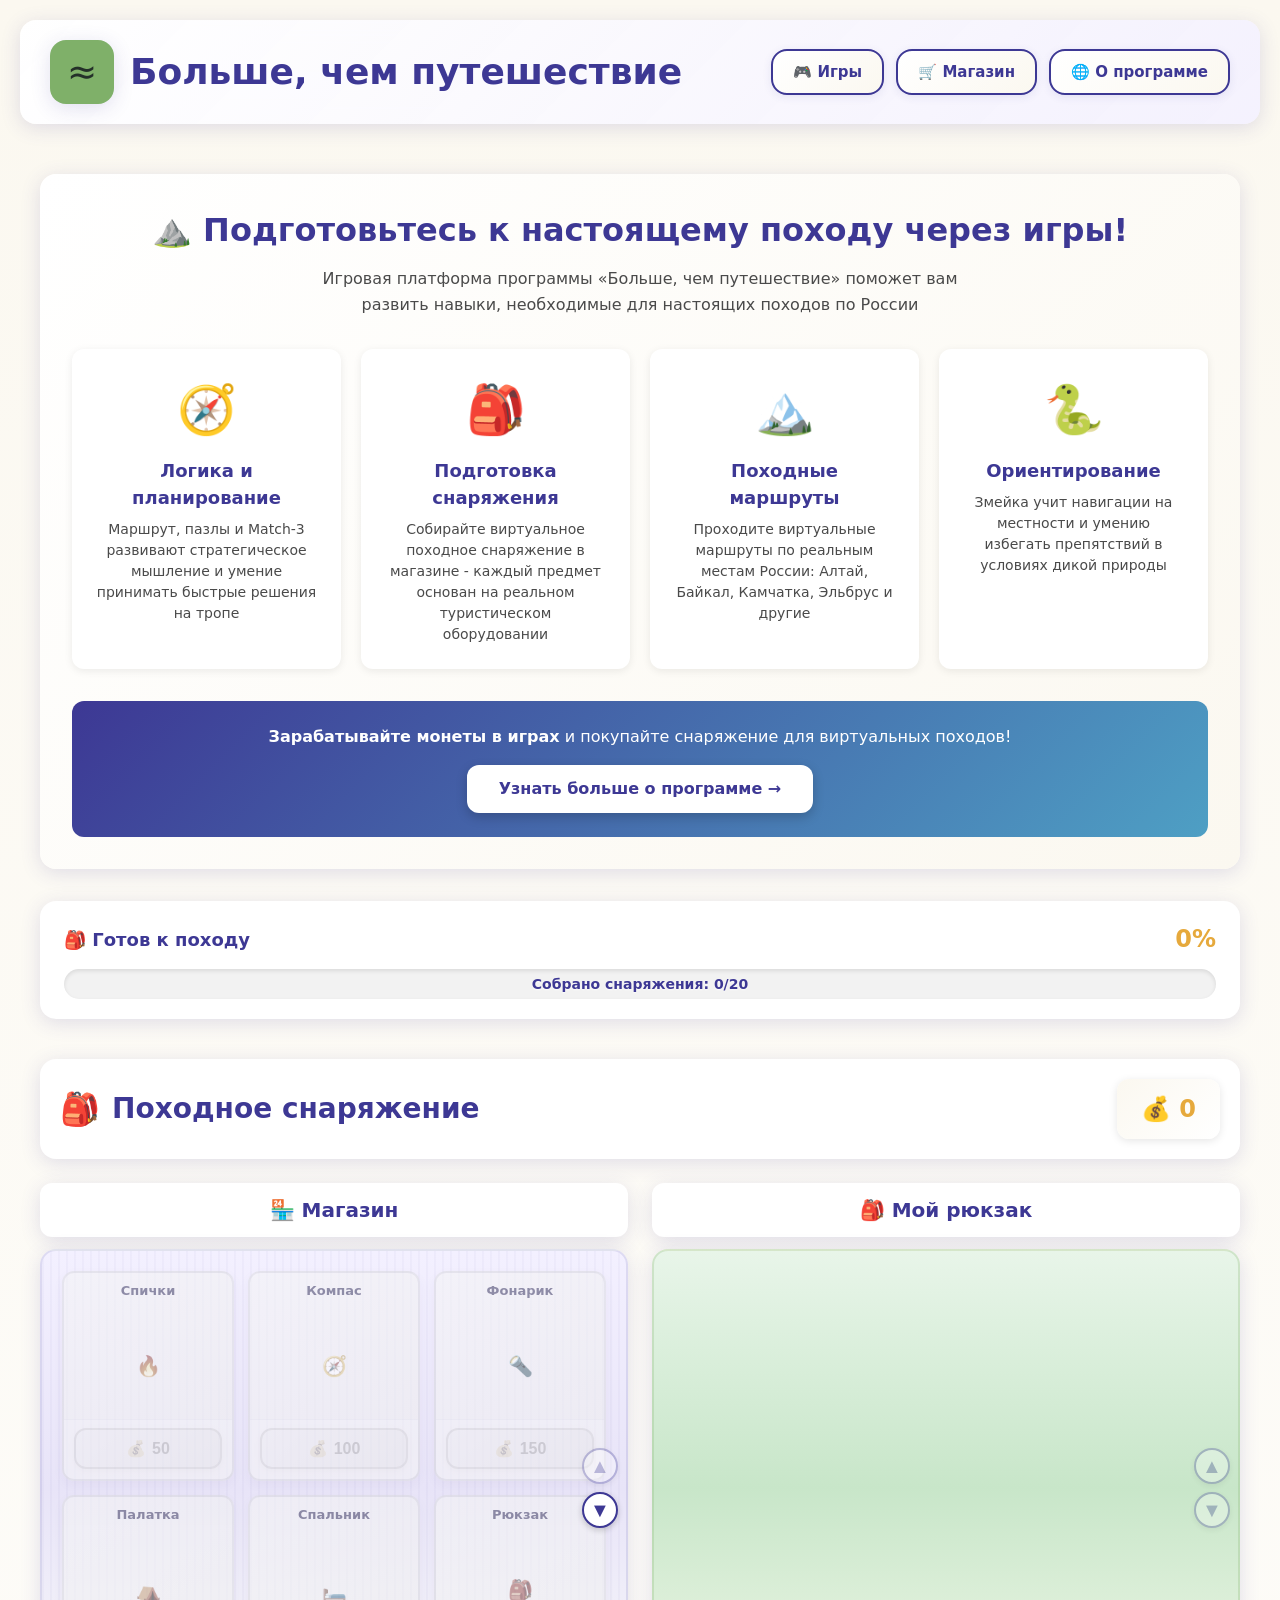
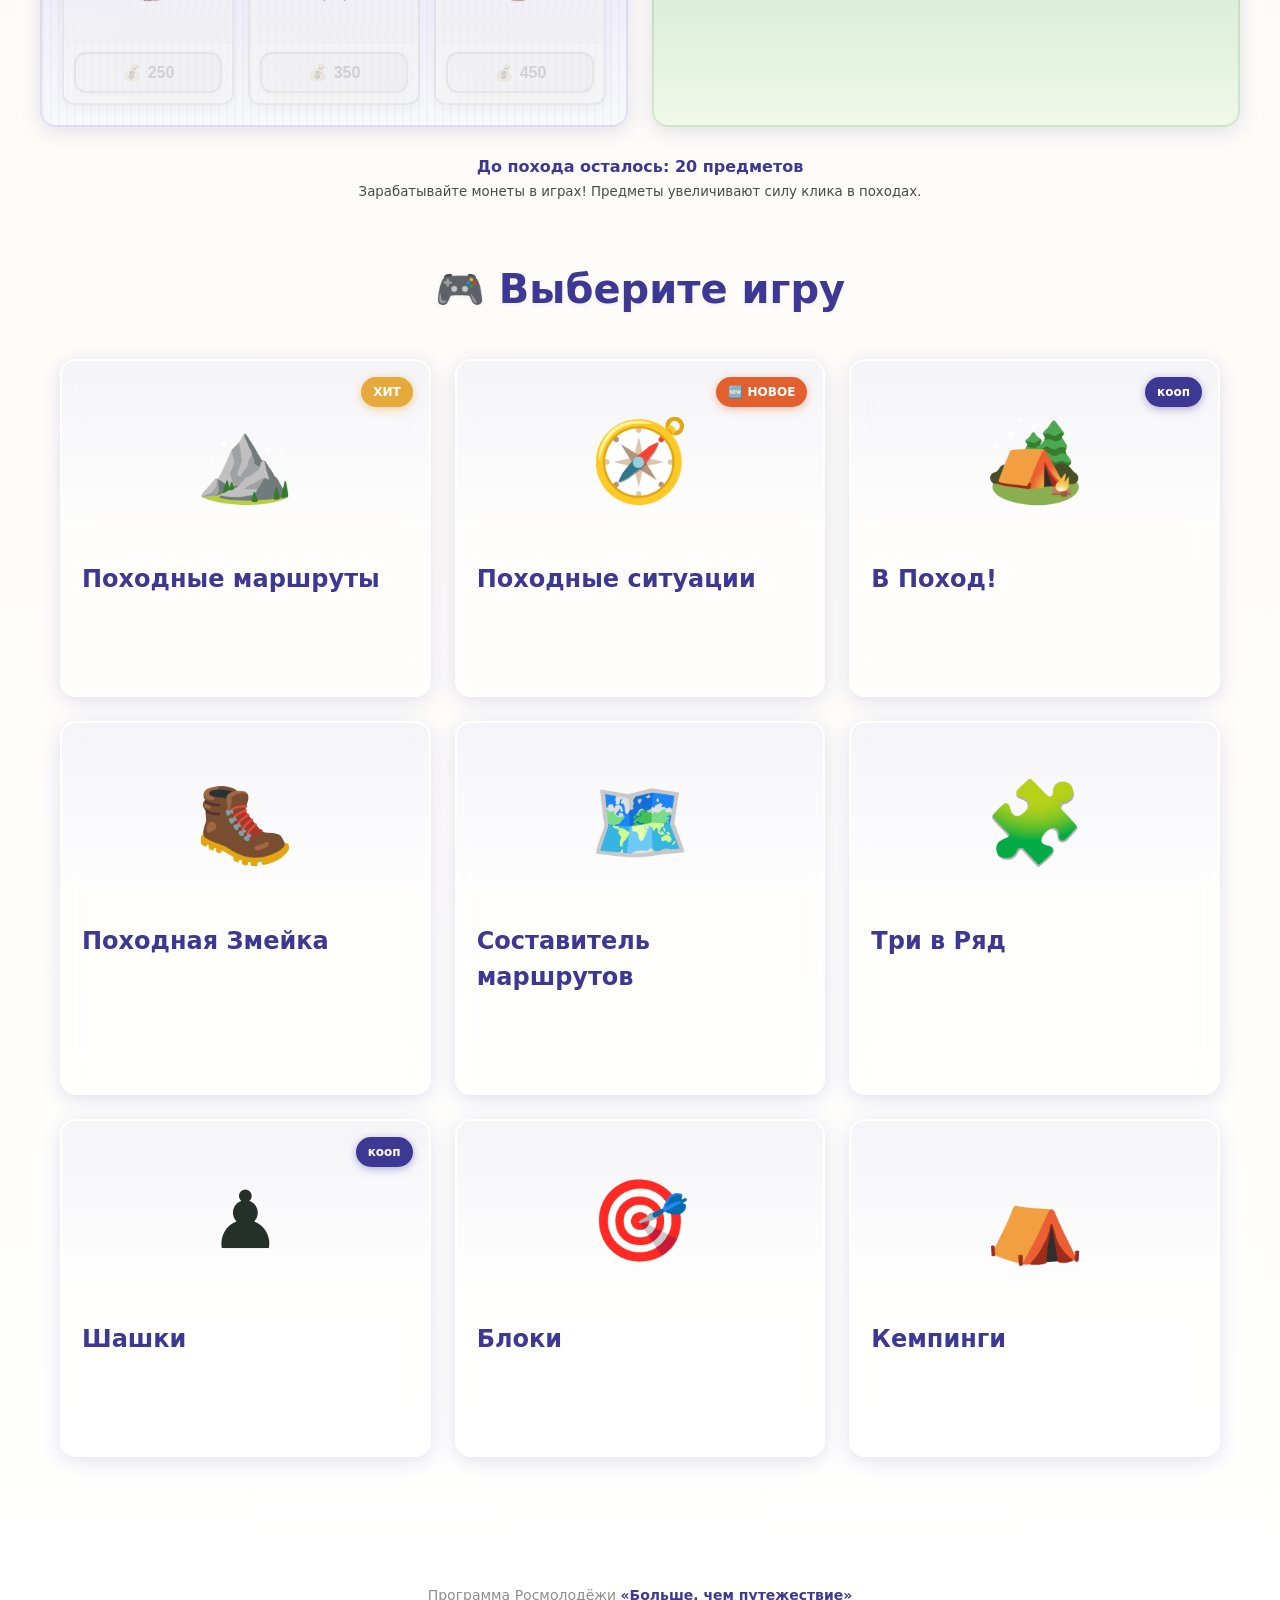
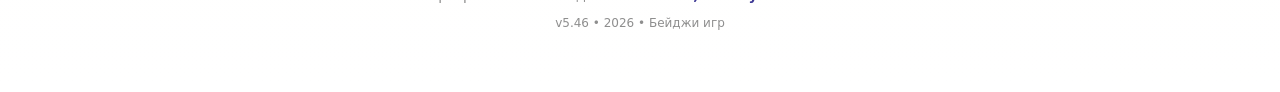
==== index.html @ 3e9151d0 "feat: бейджи ХИТ и кооп на карточках игр (v5.46) Co-authored-by: Pavel <Pavel1765@users.noreply.gith" ====
<!DOCTYPE html>
<html lang="ru">
<head>
  <meta charset="utf-8">
  <meta name="viewport" content="width=device-width, initial-scale=1, viewport-fit=cover">
  <meta name="theme-color" content="#3D3894">
  <meta http-equiv="Cache-Control" content="no-cache, no-store, must-revalidate">
  <meta http-equiv="Pragma" content="no-cache">
  <meta http-equiv="Expires" content="0">
  <title>Игровая платформа "Больше, чем путешествие" v5.46 🗺️</title>
  <link rel="stylesheet" href="css/brand-colors.css?v=5.46">
  <link rel="stylesheet" href="css/styles.css?v=5.46">
  <link rel="stylesheet" href="css/main-menu.css?v=5.46">
  <link rel="stylesheet" href="css/shop-styles.css?v=5.46">
  <link rel="stylesheet" href="css/clicker-styles.css?v=5.46">
  <link rel="stylesheet" href="css/hike-styles.css?v=5.46">
  <link rel="stylesheet" href="css/match3-styles.css?v=5.46">
  <link rel="stylesheet" href="css/puzzle-styles.css?v=5.46">
  <link rel="stylesheet" href="css/arrows-styles.css?v=5.46">
  <link rel="stylesheet" href="css/block-blast-styles.css?v=5.46">
  <link rel="stylesheet" href="css/checkers-styles.css?v=5.46">
  <link rel="stylesheet" href="css/snake-styles.css?v=5.46">
  <link rel="stylesheet" href="css/scenarios-styles.css?v=5.46">
</head>
<body>
  <div id="app"></div>
  <script type="module" src="js/app.js?v=5.46"></script>
</body>
</html>
---- css/brand-colors.css ----
/** Корпоративные цвета "Больше, чем путешествие" */

:root {
  /* Основная палитра */
  --brand-purple: #3D3894;
  --brand-purple-dark: #2B2667;
  --brand-purple-light: #5A52B8;
  --brand-green: #7FB069;
  --brand-green-dark: #5E8F4B;
  --brand-green-light: #A4C89A;
  
  /* Дополнительные цвета */
  --brand-blue: #4E9FC4;
  --brand-orange: #E6A93C;
  --brand-coral: #E2602E;
  
  /* Нейтральные */
  --brand-white: #FFFFFF;
  --brand-cream: #FBF8F0;
  --brand-gray-light: #F2F2F2;
  --brand-gray: #8E8E8E;
  --brand-gray-dark: #4A4A4A;
  --brand-text: #2D2D2D;
  
  /* Тени и эффекты */
  --brand-shadow: 0 4px 20px rgba(61, 56, 148, 0.15);
  --brand-shadow-hover: 0 8px 32px rgba(61, 56, 148, 0.25);
  --brand-radius: 16px;
  --brand-radius-sm: 12px;
  
  /* Градиенты */
  --brand-gradient: linear-gradient(135deg, var(--brand-purple) 0%, var(--brand-blue) 100%);
  --brand-gradient-green: linear-gradient(135deg, var(--brand-green-dark) 0%, var(--brand-green) 100%);
}
---- css/styles.css ----
:root {
  --forest: #2E6B3E;
  --forest-dark: #1F4D2C;
  --moss: #7FB069;
  --moss-soft: #E7F1DE;
  --sky: #4E9FC4;
  --sun: #E6A93C;
  --fire: #E2602E;
  --paper: #FBF8F0;
  --paper2: #F2ECDD;
  --ink: #243029;
  --muted: #6b7a6f;
  --card: #ffffff;
  --line: #dfe6d9;
  --shadow: 0 6px 22px rgba(31, 77, 44, 0.1);
  --radius: 16px;
}

html, body, #app {
  user-select: none;
  -webkit-user-select: none;
  -webkit-touch-callout: none;
}

input, textarea, select, [contenteditable="true"] {
  user-select: text;
  -webkit-user-select: text;
}

* { box-sizing: border-box; }

html, body {
  margin: 0;
  min-height: 100%;
  color: var(--ink);
  background: var(--paper);
  font-family: "Segoe UI", system-ui, -apple-system, Roboto, Arial, sans-serif;
  line-height: 1.5;
}

#app { min-height: 100vh; }

.ridge { font-size: 28px; letter-spacing: 4px; opacity: 0.9; }

.hero-mini {
  text-align: center;
  padding: 32px 20px 24px;
  background: linear-gradient(160deg, var(--forest), var(--forest-dark));
  color: #fff;
  border-radius: 0 0 24px 24px;
  margin-bottom: 20px;
}

.hero-mini h1 { margin: 8px 0; font-size: clamp(28px, 5vw, 42px); }
.lead { margin: 0; opacity: 0.92; max-width: 520px; margin-inline: auto; }

.screen { max-width: 720px; margin: 0 auto; padding: 0 16px 40px; }
.screen.lobby .panel {
  display: grid;
  grid-template-columns: 1fr 1fr;
  gap: 12px;
  margin-bottom: 20px;
}

label { display: flex; flex-direction: column; gap: 6px; font-size: 14px; font-weight: 600; }
select {
  padding: 10px 12px;
  border-radius: 10px;
  border: 1px solid var(--line);
  background: #fff;
  font-size: 15px;
}

h2 { font-size: 18px; color: var(--forest-dark); }
.hint { font-weight: 400; color: var(--muted); font-size: 13px; }

.role-pick {
  display: grid;
  grid-template-columns: repeat(auto-fill, minmax(140px, 1fr));
  gap: 10px;
  margin-bottom: 24px;
}

.role-card {
  display: flex;
  flex-direction: column;
  align-items: flex-start;
  gap: 4px;
  padding: 12px;
  border: 2px solid var(--line);
  border-radius: 14px;
  background: var(--card);
  cursor: pointer;
  text-align: left;
  transition: all 0.15s ease;
  box-shadow: var(--shadow);
}

.role-card .emoji { font-size: 28px; }
.role-card small { color: var(--muted); font-size: 11px; font-style: italic; }
.role-card.selected { 
  border-color: var(--forest); 
  background: var(--moss-soft);
  transform: translateY(-2px);
}
.role-card:hover { 
  transform: translateY(-4px);
  box-shadow: 0 8px 24px rgba(31, 77, 44, 0.15);
}

.btn {
  background: var(--forest);
  color: #fff;
  border: 0;
  border-radius: 11px;
  padding: 10px 16px;
  font-size: 14px;
  font-weight: 700;
  cursor: pointer;
  transition: 0.15s;
}

.btn:hover { background: var(--forest-dark); }
.btn.ghost { background: transparent; color: var(--forest); border: 1.5px solid var(--forest); }
.btn.sm { padding: 6px 10px; font-size: 12px; }
.btn-lg { width: 100%; padding: 14px; font-size: 16px; margin-top: 8px; }
.btn:disabled { opacity: 0.45; cursor: not-allowed; }

/* Общие стили для кнопок навигации */
.btn-back {
  background: var(--brand-purple) !important;
  border: none !important;
  color: var(--brand-white) !important;
  padding: 12px 24px !important;
  border-radius: var(--brand-radius) !important;
  font-size: 16px !important;
  font-weight: 700 !important;
  cursor: pointer !important;
  transition: all 0.3s ease !important;
  box-shadow: 0 4px 12px rgba(61, 56, 148, 0.3) !important;
  min-width: 120px !important;
}

.btn-back:hover {
  background: var(--brand-purple-dark) !important;
  transform: translateY(-3px) !important;
  box-shadow: 0 6px 20px rgba(61, 56, 148, 0.5) !important;
}

.btn-back:active {
  transform: translateY(0) !important;
  box-shadow: 0 2px 8px rgba(61, 56, 148, 0.3) !important;
}

/* Основные кнопки */
.btn-primary {
  background: linear-gradient(135deg, var(--brand-purple) 0%, var(--brand-blue) 100%);
  color: white;
  border: none;
  padding: 12px 24px;
  border-radius: var(--brand-radius-sm);
  font-size: 16px;
  font-weight: 700;
  cursor: pointer;
  transition: all 0.3s ease;
  box-shadow: 0 4px 12px rgba(61, 56, 148, 0.3);
  min-width: 140px;
}

.btn-primary:hover {
  transform: translateY(-2px);
  box-shadow: 0 6px 20px rgba(61, 56, 148, 0.5);
}

.btn-primary:active {
  transform: translateY(0);
}

/* Вторичные кнопки */
.btn-secondary {
  background: var(--brand-white);
  color: var(--brand-purple);
  border: 2px solid var(--brand-purple);
  padding: 12px 24px;
  border-radius: var(--brand-radius-sm);
  font-size: 16px;
  font-weight: 700;
  cursor: pointer;
  transition: all 0.3s ease;
  box-shadow: 0 2px 8px rgba(0, 0, 0, 0.1);
  min-width: 140px;
}

.btn-secondary:hover {
  background: var(--brand-cream);
  transform: translateY(-2px);
  box-shadow: 0 4px 12px rgba(0, 0, 0, 0.15);
}

.btn-secondary:active {
  transform: translateY(0);
}

/* GAME LAYOUT */
.game-layout {
  display: grid;
  grid-template-columns: 220px 1fr 200px;
  min-height: 100vh;
  gap: 0;
}

@media (max-width: 960px) {
  .game-layout { grid-template-columns: 1fr; }
  .sidebar, .roster { order: 2; }
  .board-area { order: 1; }
}

.sidebar, .roster {
  background: var(--paper2);
  border-right: 1px solid var(--line);
  padding: 14px;
  overflow-y: auto;
}

.sound-toggle {
  width: 100%;
  margin-bottom: 12px;
  font-size: 12px;
}

.roster { border-right: 0; border-left: 1px solid var(--line); }
.brand { font-weight: 800; color: var(--forest); margin-bottom: 12px; font-size: 18px; }

.stat {
  display: flex;
  justify-content: space-between;
  font-size: 13px;
  margin-bottom: 8px;
  padding: 8px 10px;
  background: #fff;
  border-radius: 10px;
}

.weather-box {
  background: #fff;
  border-radius: 12px;
  padding: 10px;
  margin: 12px 0;
  border: 1px solid var(--line);
}

.weather-box .label { font-size: 11px; color: var(--muted); text-transform: uppercase; }
.weather-box .wx { font-size: 20px; font-weight: 700; margin: 4px 0; }
.badge { font-size: 11px; color: var(--forest); font-weight: 700; margin-top: 6px; }

.phase-list { margin: 12px 0; }
.phase {
  font-size: 12px;
  padding: 6px 8px;
  border-radius: 8px;
  margin-bottom: 4px;
  color: var(--muted);
}

.phase.active {
  background: var(--moss-soft);
  color: var(--forest-dark);
  font-weight: 700;
}

.log {
  font-size: 11px;
  color: var(--muted);
  max-height: 180px;
  overflow-y: auto;
}

.log div { margin-bottom: 6px; padding-bottom: 6px; border-bottom: 1px solid var(--line); }

.board-area { padding: 12px; display: flex; flex-direction: column; min-width: 0; }

.turn-banner {
  display: flex;
  justify-content: space-between;
  align-items: center;
  flex-wrap: wrap;
  gap: 8px;
  margin-bottom: 10px;
  padding: 10px 14px;
  background: #fff;
  border-radius: 12px;
  box-shadow: var(--shadow);
}

.turn-who { font-weight: 800; color: var(--forest-dark); }
.turn-phase { font-size: 13px; color: var(--muted); }

.map-wrap {
  flex: 1;
  overflow: auto;
  display: flex;
  justify-content: center;
  align-items: flex-start;
  padding: 8px;
}

.map {
  display: grid;
  grid-template-columns: repeat(var(--cols), minmax(72px, 1fr));
  gap: 8px;
  max-width: 100%;
}

.tile {
  position: relative;
  min-height: 78px;
  border: 2px solid var(--line);
  border-radius: 14px;
  background: #fff;
  cursor: pointer;
  padding: 8px 6px 24px;
  display: flex;
  flex-direction: column;
  align-items: center;
  justify-content: center;
  transition: all 0.12s ease;
  box-shadow: var(--shadow);
}

.tile:hover:not(.fog) { border-color: var(--moss); transform: scale(1.03); }
.tile.easy { background: linear-gradient(180deg, #f8fff4, #fff); }
.tile.hard { background: linear-gradient(180deg, #fff4ee, #fff); border-color: #e8c4b0; }
.tile.fog { background: #e8ede3; cursor: default; }

.tile.available {
  border-color: var(--forest);
  border-width: 3px;
  animation: pulse 2s infinite;
  box-shadow: 0 0 0 0 rgba(46, 107, 62, 0.4);
}

.tile.available:hover {
  border-color: var(--moss);
  transform: scale(1.08);
}

@keyframes pulse {
  0% {
    box-shadow: 0 0 0 0 rgba(46, 107, 62, 0.4);
  }
  50% {
    box-shadow: 0 0 0 8px rgba(46, 107, 62, 0);
  }
  100% {
    box-shadow: 0 0 0 0 rgba(46, 107, 62, 0);
  }
}

.tile .terr { font-size: 26px; }
.tile .tname { font-size: 10px; color: var(--muted); text-align: center; }
.tile .fog-mark { font-size: 28px; opacity: 0.5; }
.tile .loot { 
  position: absolute; 
  top: 4px; 
  right: 6px; 
  font-size: 12px;
  animation: sparkle 2s infinite;
}

@keyframes sparkle {
  0%, 100% { transform: scale(1) rotate(0deg); opacity: 1; }
  50% { transform: scale(1.2) rotate(180deg); opacity: 0.7; }
}

.hiker {
  position: absolute;
  bottom: 2px;
  font-size: 16px;
  filter: drop-shadow(0 1px 2px rgba(0,0,0,0.2));
  transition: transform 0.2s ease;
}

.hiker.current { 
  transform: scale(1.2); 
  animation: bounce 1s infinite;
}

@keyframes bounce {
  0%, 100% { transform: scale(1.2) translateY(0); }
  50% { transform: scale(1.2) translateY(-3px); }
}

.action-panel {
  margin-top: 12px;
  padding: 14px;
  background: #fff;
  border-radius: 14px;
  box-shadow: var(--shadow);
  font-size: 14px;
  animation: slideUp 0.3s ease;
}

@keyframes slideUp {
  from {
    opacity: 0;
    transform: translateY(10px);
  }
  to {
    opacity: 1;
    transform: translateY(0);
  }
}

.dice-row, .btn-row, .coop-grid {
  display: flex;
  flex-wrap: wrap;
  gap: 10px;
  align-items: center;
  margin-top: 10px;
}

.die {
  width: 58px;
  height: 58px;
  border-radius: 14px;
  background: #fff;
  border: 2px solid var(--forest-dark);
  font-size: 28px;
  font-weight: 800;
  color: var(--forest-dark);
  cursor: pointer;
  box-shadow: var(--shadow);
  transition: all 0.15s ease;
}

.die:hover {
  transform: scale(1.05) rotate(5deg);
}

.die:active {
  transform: scale(0.95) rotate(-5deg);
  animation: shake 0.3s;
}

@keyframes shake {
  0%, 100% { transform: rotate(0deg); }
  25% { transform: rotate(5deg); }
  75% { transform: rotate(-5deg); }
}

.die.big { width: 72px; height: 72px; font-size: 32px; }

.player-card {
  background: #fff;
  border-radius: 12px;
  padding: 10px;
  margin-bottom: 8px;
  border: 2px solid transparent;
  font-size: 13px;
}

.player-card.active { border-color: var(--forest); background: var(--moss-soft); }
.pc-head { font-weight: 700; }
.pc-role { color: var(--muted); font-size: 12px; }
.pc-meta { font-size: 11px; margin-top: 4px; }

.team-card {
  font-size: 12px;
  padding: 8px;
  background: #fff;
  border-radius: 10px;
  margin-bottom: 6px;
}

.team-card.used { opacity: 0.4; text-decoration: line-through; }

.roster h3 { font-size: 13px; color: var(--forest-dark); margin: 14px 0 8px; }

/* VICTORY */
.victory {
  text-align: center;
  padding-top: 48px;
}

.victory h1 { color: var(--forest-dark); }
.stars-big { font-size: 42px; margin: 16px 0; }
.story {
  background: var(--moss-soft);
  border-radius: 14px;
  padding: 16px;
  color: var(--forest-dark);
  max-width: 520px;
  margin: 0 auto 24px;
}

.victory-stats {
  display: flex;
  justify-content: center;
  gap: 24px;
  margin-bottom: 24px;
}

.victory-stats div {
  display: flex;
  flex-direction: column;
  font-size: 13px;
  color: var(--muted);
}

.victory-stats strong { font-size: 24px; color: var(--ink); }

.toast {
  position: fixed;
  bottom: 24px;
  left: 50%;
  transform: translateX(-50%);
  background: var(--forest-dark);
  color: #fff;
  padding: 10px 18px;
  border-radius: 999px;
  font-size: 14px;
  z-index: 100;
  box-shadow: 0 8px 24px rgba(31, 77, 44, 0.3);
  animation: fadeUp 0.25s ease;
}

@keyframes fadeUp {
  from { opacity: 0; transform: translateX(-50%) translateY(8px); }
  to { opacity: 1; transform: translateX(-50%) translateY(0); }
}

.victory {
  animation: fadeInScale 0.6s ease;
}

@keyframes fadeInScale {
  from { 
    opacity: 0; 
    transform: scale(0.95);
  }
  to { 
    opacity: 1; 
    transform: scale(1);
  }
}

@media (max-width: 520px) {
  .screen.lobby .panel { grid-template-columns: 1fr; }
  .map { grid-template-columns: repeat(var(--cols), minmax(58px, 1fr)); gap: 5px; }
  .tile { min-height: 64px; padding-bottom: 20px; }
  .tile .terr { font-size: 20px; }
}
---- css/main-menu.css ----
/** Стили главного меню выбора игр */

* { box-sizing: border-box; margin: 0; padding: 0; }

html, body {
  min-height: 100%;
  color: var(--brand-text);
  background: var(--brand-cream);
  font-family: -apple-system, BlinkMacSystemFont, 'Segoe UI', Roboto, 'Helvetica Neue', Arial, sans-serif;
  line-height: 1.6;
}

#app { min-height: 100vh; }

/* Главная страница */
.main-page {
  min-height: 100vh;
  background: linear-gradient(180deg, var(--brand-cream) 0%, var(--brand-white) 100%);
  padding: 20px;
  position: relative;
}

/* Походные элементы фона — отключено */
.main-page::before {
  content: none;
  display: none;
}

/* Шапка с логотипом и навигацией */
.header {
  max-width: 1400px;
  margin: 0 auto 50px;
  padding: 20px 30px;
  position: sticky;
  top: 0;
  z-index: 100;
  background: linear-gradient(135deg, rgba(255, 255, 255, 0.95) 0%, rgba(243, 240, 255, 0.9) 100%);
  border-radius: var(--brand-radius);
  box-shadow: 0 4px 20px rgba(61, 56, 148, 0.15);
  backdrop-filter: blur(10px);
  transition: all 0.3s ease;
}

.header.scrolled {
  box-shadow: 0 6px 30px rgba(61, 56, 148, 0.25);
}

/* Верхняя часть header */
.header-top {
  display: flex;
  align-items: center;
  justify-content: space-between;
  flex-wrap: wrap;
  gap: 20px;
}

/* Навигация */
.main-nav {
  display: flex;
  gap: 12px;
  flex-wrap: wrap;
}

.nav-link {
  padding: 10px 20px;
  background: linear-gradient(135deg, var(--brand-white) 0%, var(--brand-cream) 100%);
  border: 2px solid var(--brand-purple);
  border-radius: var(--brand-radius);
  color: var(--brand-purple);
  text-decoration: none;
  font-weight: 600;
  font-size: 15px;
  transition: all 0.3s ease;
  box-shadow: 0 2px 8px rgba(61, 56, 148, 0.1);
}

.nav-link:hover {
  background: var(--brand-purple);
  color: var(--brand-white);
  transform: translateY(-2px);
  box-shadow: 0 4px 12px rgba(61, 56, 148, 0.3);
}

.logo-container {
  display: flex;
  align-items: center;
  gap: 16px;
  animation: slideDown 0.8s ease;
}

@media (max-width: 768px) {
  .header-top {
    flex-direction: column;
    text-align: center;
  }
  
  .logo-container {
    justify-content: center;
  }
  
  .main-nav {
    width: 100%;
    justify-content: center;
  }
}

@keyframes slideDown {
  from {
    opacity: 0;
    transform: translateY(-30px);
  }
  to {
    opacity: 1;
    transform: translateY(0);
  }
}

.logo-waves {
  width: 64px;
  height: 64px;
  background: var(--brand-green);
  border-radius: 16px;
  display: flex;
  align-items: center;
  justify-content: center;
  font-size: 36px;
  box-shadow: var(--brand-shadow);
  animation: waveAnimation 3s infinite ease-in-out;
}

@keyframes waveAnimation {
  0%, 100% { transform: translateY(0) rotate(0deg); }
  25% { transform: translateY(-5px) rotate(-2deg); }
  75% { transform: translateY(-5px) rotate(2deg); }
}

.logo-text h1 {
  font-size: clamp(24px, 5vw, 36px);
  font-weight: 700;
  color: var(--brand-purple);
  margin: 0;
  line-height: 1.2;
}

/* Информационный блок о программе */
.info-section {
  width: 100%;
  max-width: 1400px;
  margin: 32px auto;
  padding: 0 20px;
}

.info-container {
  background: linear-gradient(135deg, var(--brand-white) 0%, var(--brand-cream) 100%);
  border-radius: var(--brand-radius);
  padding: 32px;
  box-shadow: var(--brand-shadow);
  animation: fadeIn 1s ease 0.8s both;
}

.info-header {
  text-align: center;
  margin-bottom: 32px;
}

.info-header h2 {
  font-size: clamp(24px, 5vw, 32px);
  color: var(--brand-purple);
  margin: 0 0 12px;
}

.info-header p {
  font-size: 16px;
  color: var(--brand-gray-dark);
  max-width: 700px;
  margin: 0 auto;
  line-height: 1.6;
}

.info-cards {
  display: grid;
  grid-template-columns: repeat(4, 1fr);
  gap: 20px;
  margin-bottom: 32px;
}

@media (max-width: 1024px) {
  .info-cards {
    grid-template-columns: repeat(2, 1fr);
  }
}

@media (max-width: 640px) {
  .info-cards {
    grid-template-columns: 1fr;
  }
}

.info-card {
  background: white;
  padding: 24px;
  border-radius: var(--brand-radius-sm);
  text-align: center;
  transition: all 0.3s ease;
  box-shadow: 0 2px 8px rgba(0, 0, 0, 0.08);
}

.info-card:hover {
  transform: translateY(-4px);
  box-shadow: 0 8px 20px rgba(61, 56, 148, 0.15);
}

.info-icon {
  font-size: 48px;
  margin-bottom: 12px;
}

.info-card h3 {
  font-size: 18px;
  color: var(--brand-purple);
  margin: 0 0 8px;
}

.info-card p {
  font-size: 14px;
  color: var(--brand-gray-dark);
  line-height: 1.5;
  margin: 0;
}

.info-cta {
  text-align: center;
  padding: 24px;
  background: linear-gradient(135deg, var(--brand-purple) 0%, var(--brand-blue) 100%);
  border-radius: var(--brand-radius-sm);
  color: white;
}

.info-cta p {
  margin: 0 0 16px;
  font-size: 16px;
}

.info-link {
  display: inline-block;
  background: white;
  color: var(--brand-purple);
  padding: 12px 32px;
  border-radius: var(--brand-radius-sm);
  text-decoration: none;
  font-weight: 700;
  transition: all 0.3s ease;
  box-shadow: 0 4px 12px rgba(0, 0, 0, 0.2);
}

.info-link:hover {
  transform: translateY(-2px);
  box-shadow: 0 6px 20px rgba(0, 0, 0, 0.3);
}

@keyframes fadeIn {
  from { opacity: 0; }
  to { opacity: 1; }
}

/* Секция с играми */
.games-section {
  max-width: 1400px;
  margin: 48px auto;
  padding: 0 20px;
}

.section-title {
  text-align: center;
  font-size: clamp(28px, 5vw, 40px);
  color: var(--brand-purple);
  margin: 0 0 40px;
  font-weight: 700;
  text-shadow: 0 2px 4px rgba(0, 0, 0, 0.05);
  animation: fadeIn 1s ease;
}

/* Сетка игр */
.games-grid {
  max-width: 1200px;
  margin: 0 auto;
  display: grid;
  grid-template-columns: repeat(auto-fit, minmax(280px, 1fr));
  gap: 24px;
  padding: 0 20px 40px;
  position: relative;
  z-index: 1;
}

/* Карточка игры */
.game-card {
  position: relative;
  background: rgba(255, 255, 255, 0.6);
  backdrop-filter: blur(10px);
  border-radius: var(--brand-radius);
  overflow: hidden;
  border: 2px solid transparent;
  transition: all 0.4s cubic-bezier(0.4, 0, 0.2, 1);
  cursor: pointer;
  box-shadow: var(--brand-shadow);
  min-height: 320px;
  display: flex;
  flex-direction: column;
}

.game-card::before {
  content: '';
  position: absolute;
  top: 0;
  left: 0;
  right: 0;
  bottom: 0;
  background: linear-gradient(135deg, rgba(127, 176, 105, 0.1) 0%, rgba(61, 56, 148, 0.1) 100%);
  opacity: 0;
  transition: opacity 0.4s ease;
  pointer-events: none;
}

.game-card:hover {
  transform: translateY(-12px) scale(1.02);
  box-shadow: var(--brand-shadow-hover);
  border-color: var(--brand-purple);
  background: rgba(255, 255, 255, 0.98);
}

.game-card:hover::before {
  opacity: 1;
}

.game-card-icon {
  font-size: 80px;
  text-align: center;
  padding: 40px 20px 20px;
  background: linear-gradient(180deg, rgba(61, 56, 148, 0.05) 0%, transparent 100%);
  animation: iconBounce 2s infinite ease-in-out;
}

@keyframes iconBounce {
  0%, 100% { transform: translateY(0); }
  50% { transform: translateY(-8px); }
}

.game-card:hover .game-card-icon {
  animation: none;
  transform: scale(1.1);
  filter: drop-shadow(0 4px 8px rgba(0, 0, 0, 0.15));
}

.game-card-content {
  padding: 20px;
  flex: 1;
  display: flex;
  flex-direction: column;
}

.game-card-title {
  font-size: 24px;
  font-weight: 700;
  color: var(--brand-purple);
  margin-bottom: 12px;
  transition: color 0.3s ease;
}

.game-card:hover .game-card-title {
  color: var(--brand-green-dark);
}

.game-card-description {
  font-size: 15px;
  color: var(--brand-gray-dark);
  margin-bottom: 20px;
  flex: 1;
  opacity: 0;
  max-height: 0;
  overflow: hidden;
  transition: all 0.4s ease;
}

.game-card:hover .game-card-description {
  opacity: 1;
  max-height: 200px;
}

.game-card-button {
  background: var(--brand-gradient);
  color: white;
  border: none;
  border-radius: var(--brand-radius-sm);
  padding: 14px 28px;
  font-size: 16px;
  font-weight: 600;
  cursor: pointer;
  transition: all 0.3s ease;
  opacity: 0;
  transform: translateY(10px);
  box-shadow: 0 4px 12px rgba(61, 56, 148, 0.3);
}

.game-card:hover .game-card-button {
  opacity: 1;
  transform: translateY(0);
}

.game-card-button:hover {
  transform: scale(1.05) translateY(-2px);
  box-shadow: 0 6px 20px rgba(61, 56, 148, 0.5);
}

.game-card-button:active {
  transform: scale(0.98);
}

/* Бейджи на карточках игр */
.game-card-badge {
  position: absolute;
  top: 16px;
  right: 16px;
  color: white;
  padding: 6px 12px;
  border-radius: 20px;
  font-size: 12px;
  font-weight: 700;
  text-transform: uppercase;
  animation: badgePulse 2s infinite;
}

.badge-new {
  background: var(--brand-coral);
  box-shadow: 0 2px 8px rgba(226, 96, 46, 0.4);
}

.badge-hit {
  background: var(--brand-orange);
  box-shadow: 0 2px 8px rgba(230, 169, 60, 0.5);
}

.badge-coop {
  background: var(--brand-purple);
  box-shadow: 0 2px 8px rgba(61, 56, 148, 0.4);
  text-transform: none;
}

@keyframes badgePulse {
  0%, 100% { transform: scale(1); }
  50% { transform: scale(1.1); }
}

/* Футер */
.footer {
  text-align: center;
  padding: 40px 20px;
  color: var(--brand-gray);
  font-size: 14px;
  position: relative;
  z-index: 1;
  animation: fadeIn 1.5s ease 1s both;
}

.footer-link {
  color: var(--brand-purple);
  text-decoration: none;
  font-weight: 600;
  transition: all 0.3s ease;
  position: relative;
}

.footer-link::after {
  content: '';
  position: absolute;
  bottom: -2px;
  left: 0;
  width: 0;
  height: 2px;
  background: var(--brand-green);
  transition: width 0.3s ease;
}

.footer-link:hover {
  color: var(--brand-green-dark);
}

.footer-link:hover::after {
  width: 100%;
}

/* Анимация загрузки */
@keyframes fadeInUp {
  from {
    opacity: 0;
    transform: translateY(30px);
  }
  to {
    opacity: 1;
    transform: translateY(0);
  }
}

.game-card {
  animation: fadeInUp 0.6s ease forwards;
  opacity: 0;
}

.game-card:nth-child(1) { animation-delay: 0.1s; }
.game-card:nth-child(2) { animation-delay: 0.2s; }
.game-card:nth-child(3) { animation-delay: 0.3s; }
.game-card:nth-child(4) { animation-delay: 0.4s; }
.game-card:nth-child(5) { animation-delay: 0.5s; }

/* Responsive */
@media (max-width: 768px) {
  .games-grid {
    grid-template-columns: 1fr;
    gap: 20px;
  }
  
  .game-card {
    min-height: auto;
  }
  
  .game-card-description {
    opacity: 1;
    max-height: none;
  }
  
  .game-card-button {
    opacity: 1;
    transform: translateY(0);
  }
}
---- css/shop-styles.css ----
/** Стили для магазина предметов */

.shop-section {
  width: 100%;
  max-width: 1400px;
  margin: 40px auto 20px;
  padding: 0 20px;
}

.shop-header {
  display: flex;
  justify-content: space-between;
  align-items: center;
  margin-bottom: 24px;
  padding: 20px;
  background: var(--brand-white);
  border-radius: var(--brand-radius);
  box-shadow: var(--brand-shadow);
}

.shop-title {
  display: flex;
  align-items: center;
  gap: 12px;
}

.shop-title h2 {
  font-size: 28px;
  color: var(--brand-purple);
  margin: 0;
}

.coins-display {
  display: flex;
  align-items: center;
  gap: 8px;
  font-size: 24px;
  font-weight: bold;
  color: var(--brand-orange);
  padding: 12px 24px;
  background: linear-gradient(135deg, var(--brand-cream) 0%, var(--brand-white) 100%);
  border-radius: var(--brand-radius-sm);
  box-shadow: 0 2px 8px rgba(0, 0, 0, 0.1);
}

.readiness-bar {
  width: 100%;
  max-width: 1400px;
  margin: 0 auto 24px;
  padding: 0 20px;
}

.readiness-container {
  background: var(--brand-white);
  border-radius: var(--brand-radius);
  box-shadow: var(--brand-shadow);
  padding: 20px 24px;
}

.readiness-title {
  display: flex;
  justify-content: space-between;
  align-items: center;
  margin-bottom: 12px;
}

.readiness-title h3 {
  font-size: 18px;
  color: var(--brand-purple);
  margin: 0;
}

.readiness-percent {
  font-size: 24px;
  font-weight: bold;
  color: var(--brand-orange);
}

.readiness-progress {
  width: 100%;
  height: 30px;
  background: var(--brand-gray-light);
  border-radius: 15px;
  overflow: hidden;
  box-shadow: inset 0 2px 4px rgba(0, 0, 0, 0.1);
  position: relative;
}

.readiness-fill {
  height: 100%;
  background: linear-gradient(90deg, var(--brand-green) 0%, var(--brand-green-light) 50%, var(--brand-green) 100%);
  transition: width 0.5s ease;
  box-shadow: 0 0 10px rgba(127, 176, 105, 0.5);
  position: relative;
  overflow: hidden;
}

.readiness-fill::after {
  content: '';
  position: absolute;
  top: 0;
  left: 0;
  right: 0;
  bottom: 0;
  background: linear-gradient(90deg, transparent, rgba(255, 255, 255, 0.3), transparent);
  animation: shimmer 2s infinite;
}

@keyframes shimmer {
  0% {
    transform: translateX(-100%);
  }
  100% {
    transform: translateX(100%);
  }
}

.readiness-label {
  position: absolute;
  top: 50%;
  left: 50%;
  transform: translate(-50%, -50%);
  font-size: 14px;
  font-weight: bold;
  color: var(--brand-purple);
  text-shadow: 0 1px 2px rgba(255, 255, 255, 0.8);
  pointer-events: none;
}

.shop-container {
  display: grid;
  grid-template-columns: 1fr 1fr;
  gap: 24px;
  margin-bottom: 20px;
}

.shop-column {
  display: flex;
  flex-direction: column;
}

.shop-column-title {
  font-size: 20px;
  font-weight: bold;
  color: var(--brand-purple);
  margin-bottom: 12px;
  padding: 12px 16px;
  background: var(--brand-white);
  border-radius: var(--brand-radius-sm);
  box-shadow: var(--brand-shadow);
  text-align: center;
}

.shelf {
  padding: 20px;
  background: linear-gradient(180deg, #F3F0FF 0%, #E8E4F8 50%, #F8F9FA 100%);
  border: 2px solid rgba(61, 56, 148, 0.12);
  border-radius: var(--brand-radius);
  box-shadow: var(--brand-shadow);
  position: relative;
  overflow: hidden;
  min-height: 460px;
}

.shelf-nav {
  position: absolute;
  right: 8px;
  top: 50%;
  transform: translateY(-50%);
  display: flex;
  flex-direction: column;
  gap: 8px;
  z-index: 10;
}

.shelf-nav-btn {
  width: 36px;
  height: 36px;
  border-radius: 50%;
  background: var(--brand-white);
  border: 2px solid var(--brand-purple);
  color: var(--brand-purple);
  font-size: 20px;
  cursor: pointer;
  display: flex;
  align-items: center;
  justify-content: center;
  transition: all 0.2s ease;
  box-shadow: 0 2px 6px rgba(0, 0, 0, 0.2);
}

.shelf-nav-btn:hover:not(:disabled) {
  background: var(--brand-purple);
  color: var(--brand-white);
  transform: scale(1.1);
}

.shelf-nav-btn:disabled {
  opacity: 0.3;
  cursor: not-allowed;
}

.shelf-items-container {
  display: grid;
  grid-template-columns: repeat(3, 1fr);
  grid-template-rows: repeat(2, 210px);
  gap: 14px;
  min-height: 434px;
  align-items: stretch;
}

.backpack {
  padding: 20px;
  background: linear-gradient(180deg, #E8F5E9 0%, #C8E6C9 50%, #F1F8E9 100%);
  border: 2px solid rgba(127, 176, 105, 0.25);
  border-radius: var(--brand-radius);
  box-shadow: var(--brand-shadow);
  position: relative;
  overflow: hidden;
  min-height: 460px;
}

.backpack-items-container {
  display: grid;
  grid-template-columns: repeat(3, 1fr);
  grid-template-rows: repeat(2, 210px);
  gap: 14px;
  min-height: 434px;
  align-items: stretch;
}

.backpack-nav {
  position: absolute;
  right: 8px;
  top: 50%;
  transform: translateY(-50%);
  display: flex;
  flex-direction: column;
  gap: 8px;
  z-index: 10;
}

.backpack-nav-btn {
  width: 36px;
  height: 36px;
  border-radius: 50%;
  background: var(--brand-white);
  border: 2px solid var(--brand-purple);
  color: var(--brand-purple);
  font-size: 20px;
  cursor: pointer;
  display: flex;
  align-items: center;
  justify-content: center;
  transition: all 0.2s ease;
  box-shadow: 0 2px 6px rgba(0, 0, 0, 0.2);
}

.backpack-nav-btn:hover:not(:disabled) {
  background: var(--brand-purple);
  color: var(--brand-white);
  transform: scale(1.1);
}

.backpack-nav-btn:disabled {
  opacity: 0.3;
  cursor: not-allowed;
}

.shelf::before {
  content: '';
  position: absolute;
  top: 0;
  left: 0;
  right: 0;
  bottom: 0;
  background: repeating-linear-gradient(
    90deg,
    rgba(61, 56, 148, 0.03) 0px,
    rgba(61, 56, 148, 0.03) 2px,
    transparent 2px,
    transparent 8px
  );
  pointer-events: none;
}

.shop-item {
  position: relative;
  width: 100%;
  height: 100%;
  min-height: 210px;
  cursor: default;
}

.shop-item-card {
  width: 100%;
  height: 100%;
  display: grid;
  grid-template-rows: 1fr auto;
  background: linear-gradient(145deg, #FFFFFF 0%, #FAFAFA 100%);
  border: 2px solid rgba(61, 56, 148, 0.12);
  border-radius: var(--brand-radius-sm);
  box-shadow: 0 4px 12px rgba(61, 56, 148, 0.08);
  overflow: hidden;
  transition: transform 0.25s ease, box-shadow 0.25s ease;
}

.shop-item:not(.locked):not(.purchased):hover .shop-item-card,
.shop-item.purchased:hover .shop-item-card {
  transform: translateY(-3px);
  box-shadow: 0 8px 24px rgba(61, 56, 148, 0.12);
}

.shop-item:not(.locked):not(.purchased):hover .shop-item-card {
  border-color: rgba(61, 56, 148, 0.25);
}

.shop-item.purchased:hover .shop-item-card {
  border-color: rgba(127, 176, 105, 0.45);
}

.shop-item-body {
  display: grid;
  grid-template-rows: 34px 1fr;
  padding: 10px 10px 4px;
  min-height: 0;
  overflow: hidden;
}

.item-name {
  grid-row: 1;
  font-size: 13px;
  font-weight: 700;
  color: var(--brand-purple);
  text-align: center;
  margin: 0;
  padding: 0 2px;
  line-height: 1.2;
  height: 34px;
  overflow: hidden;
  display: -webkit-box;
  -webkit-line-clamp: 2;
  -webkit-box-orient: vertical;
  -webkit-box-pack: center;
  transition: opacity 0.25s ease, max-height 0.25s ease;
}

.item-visual {
  grid-row: 2;
  position: relative;
  display: flex;
  align-items: center;
  justify-content: center;
  min-height: 0;
}

.item-icon {
  font-size: 52px;
  line-height: 1;
  transition: opacity 0.25s ease, transform 0.25s ease;
}

.item-description {
  position: absolute;
  top: 0;
  left: 0;
  right: 0;
  bottom: 0;
  display: flex;
  align-items: center;
  justify-content: center;
  text-align: center;
  color: var(--brand-gray-dark);
  font-size: 12px;
  line-height: 1.45;
  opacity: 0;
  pointer-events: none;
  transition: opacity 0.25s ease;
  padding: 8px 10px;
  background: transparent;
}

/* Hover: название остаётся, описание в зоне иконки, цена внизу */
.shop-item:not(.locked):hover .shop-item-body {
  grid-template-rows: 34px 1fr;
}

.shop-item:not(.locked):hover .item-name {
  opacity: 1;
  height: 34px;
  max-height: 34px;
  padding: 0 2px;
}

.shop-item:not(.locked):hover .item-visual {
  grid-row: 2;
}

.shop-item:not(.locked):hover .item-icon {
  opacity: 0;
  transform: scale(0.95);
}

.shop-item:not(.locked):not(.purchased):hover .item-description {
  opacity: 1;
  background: rgba(243, 240, 255, 0.92);
  border-radius: 8px;
}

.shop-item.purchased:hover .item-description {
  opacity: 1;
  background: rgba(241, 248, 233, 0.88);
  border-radius: 8px;
}

.shop-item-footer {
  flex-shrink: 0;
  padding: 8px 10px 10px;
  display: flex;
  align-items: center;
  justify-content: center;
  border-top: 1px solid rgba(61, 56, 148, 0.06);
  background: rgba(248, 248, 252, 0.6);
}

.item-price-btn {
  display: flex;
  align-items: center;
  justify-content: center;
  gap: 6px;
  width: 100%;
  padding: 9px 12px;
  font-size: 16px;
  font-weight: 700;
  color: var(--brand-purple);
  background: linear-gradient(135deg, #FFF8E1 0%, #FFE082 100%);
  border: 2px solid var(--brand-orange);
  border-radius: var(--brand-radius-sm);
  cursor: pointer;
  transition: all 0.2s ease;
  box-shadow: 0 2px 6px rgba(230, 169, 60, 0.2);
}

.item-price-btn:hover:not(:disabled) {
  transform: translateY(-1px);
  box-shadow: 0 4px 12px rgba(230, 169, 60, 0.35);
  background: linear-gradient(135deg, #FFE082 0%, #FFD54F 100%);
}

.item-price-btn:disabled {
  opacity: 0.5;
  cursor: not-allowed;
  filter: grayscale(0.4);
  background: linear-gradient(135deg, #EEEEEE 0%, #E0E0E0 100%);
  border-color: #BDBDBD;
  color: #757575;
}

.item-status {
  display: flex;
  align-items: center;
  justify-content: center;
  gap: 4px;
  width: 100%;
  font-size: 13px;
  font-weight: 700;
  color: var(--brand-green);
  padding: 9px 12px;
  background: linear-gradient(135deg, #E8F5E9 0%, #C8E6C9 100%);
  border: 2px solid var(--brand-green);
  border-radius: var(--brand-radius-sm);
  text-align: center;
  box-sizing: border-box;
}

.shop-item.purchased .shop-item-card {
  background: linear-gradient(145deg, #F1F8E9 0%, #FFFFFF 100%);
  border-color: rgba(127, 176, 105, 0.35);
}

.shop-item.purchased .shop-item-footer {
  background: rgba(232, 245, 233, 0.5);
  border-top-color: rgba(127, 176, 105, 0.15);
}

.shop-item.locked {
  opacity: 0.55;
  filter: grayscale(0.6);
}

.shop-item.locked .shop-item-card {
  background: linear-gradient(145deg, #F5F5F5 0%, #EEEEEE 100%);
}

.shop-item.locked:hover .item-icon,
.shop-item.locked:hover .item-name {
  opacity: 1;
}

.shop-item.locked .item-description {
  display: none;
}

.next-item-hint {
  text-align: center;
  margin-top: 20px;
  padding: 8px 16px;
  background: transparent;
  color: var(--brand-gray-dark);
  font-size: 16px;
}

.next-item-hint .highlight {
  color: var(--brand-purple);
  font-weight: bold;
}

@keyframes purchaseSuccess {
  0% {
    transform: scale(1) rotateY(0deg);
  }
  50% {
    transform: scale(1.1) rotateY(180deg);
  }
  100% {
    transform: scale(1) rotateY(360deg);
  }
}

.shop-item.just-purchased .shop-item-card {
  animation: purchaseSuccess 0.8s ease;
}

/* Responsive */
@media (max-width: 1024px) {
  .shop-container {
    grid-template-columns: 1fr;
  }
}

@media (max-width: 768px) {
  .shop-header {
    flex-direction: column;
    gap: 16px;
  }
  
  .shelf, .backpack {
    grid-template-columns: repeat(auto-fill, minmax(120px, 1fr));
    gap: 12px;
    padding: 16px;
  }
  
  .item-icon {
    font-size: 36px;
  }
  
  .item-name {
    font-size: 13px;
  }
}
---- css/clicker-styles.css ----
/** Стили для игры-кликера с маршрутами - расширенная версия */

.clicker-game {
  min-height: 100vh;
  background: linear-gradient(180deg, var(--brand-cream) 0%, var(--brand-white) 100%);
  padding: 20px;
}

/* Header */
.clicker-header {
  display: flex;
  align-items: center;
  justify-content: space-between;
  gap: 16px;
  margin-bottom: 24px;
  flex-wrap: wrap;
  max-width: 1400px;
  margin-left: auto;
  margin-right: auto;
}

.clicker-title {
  flex: 1;
  text-align: center;
  min-width: 0;
}

.clicker-title h1 {
  font-size: clamp(24px, 4vw, 36px);
  color: var(--brand-purple);
  margin: 0 0 8px;
}

.clicker-title p {
  color: var(--brand-gray-dark);
  font-size: clamp(14px, 2.5vw, 16px);
  margin: 0;
}

/* Main container with filters and content */
.route-main-container {
  display: grid;
  grid-template-columns: 300px 1fr;
  gap: 24px;
  max-width: 1400px;
  margin: 0 auto;
}

@media (max-width: 968px) {
  .route-main-container {
    grid-template-columns: 1fr;
  }
}

/* Filters sidebar */
.route-filters {
  background: linear-gradient(135deg, #FFFFFF 0%, #F3F0FF 100%);
  padding: 24px;
  border-radius: var(--brand-radius);
  box-shadow: 0 4px 16px rgba(61, 56, 148, 0.1);
  height: fit-content;
  position: sticky;
  top: 20px;
  border: 2px solid rgba(143, 89, 187, 0.1);
}

.route-filters h3 {
  margin: 0 0 24px 0;
  color: var(--brand-purple);
  font-size: 22px;
  text-align: center;
  font-weight: 700;
}

.filter-group {
  margin-bottom: 18px;
  padding-bottom: 16px;
  border-bottom: 1px solid rgba(143, 89, 187, 0.1);
}

.filter-group:last-of-type {
  border-bottom: none;
  padding-bottom: 0;
  margin-bottom: 0;
}

.filter-group label {
  display: block;
  font-size: 14px;
  font-weight: 600;
  color: #333;
}

.filter-range-header {
  display: flex;
  align-items: center;
  justify-content: space-between;
  gap: 8px;
  margin-bottom: 10px;
}

.filter-range-value {
  font-size: 13px;
  font-weight: 700;
  color: var(--brand-purple);
  white-space: nowrap;
  background: rgba(143, 89, 187, 0.08);
  padding: 4px 10px;
  border-radius: 999px;
}

.filter-group input[type="text"] {
  width: 100%;
  padding: 12px 14px;
  border: 2px solid #E0E0E0;
  border-radius: var(--brand-radius);
  font-size: 14px;
  transition: all 0.2s;
  box-sizing: border-box;
  background: white;
}

.filter-group input[type="text"]:focus {
  outline: none;
  border-color: var(--brand-purple);
  box-shadow: 0 0 0 3px rgba(143, 89, 187, 0.1);
}

.dual-range {
  position: relative;
  height: 28px;
  margin-top: 4px;
}

.dual-range-track {
  position: absolute;
  top: 50%;
  left: 0;
  right: 0;
  height: 6px;
  transform: translateY(-50%);
  background: #E8E8EE;
  border-radius: 999px;
}

.dual-range-fill {
  position: absolute;
  top: 0;
  height: 100%;
  background: linear-gradient(90deg, var(--brand-purple) 0%, var(--brand-orange) 100%);
  border-radius: 999px;
}

.dual-range input[type="range"] {
  position: absolute;
  top: 50%;
  left: 0;
  width: 100%;
  height: 0;
  margin: 0;
  transform: translateY(-50%);
  pointer-events: none;
  -webkit-appearance: none;
  appearance: none;
  background: transparent;
  outline: none;
}

.dual-range input[type="range"]::-webkit-slider-runnable-track {
  -webkit-appearance: none;
  appearance: none;
  background: transparent;
  border: none;
}

.dual-range input[type="range"]::-moz-range-track {
  background: transparent;
  border: none;
}

.dual-range input[type="range"]::-webkit-slider-thumb {
  -webkit-appearance: none;
  appearance: none;
  pointer-events: all;
  width: 20px;
  height: 20px;
  background: white;
  border: 3px solid var(--brand-purple);
  border-radius: 50%;
  cursor: pointer;
  box-shadow: 0 2px 6px rgba(0, 0, 0, 0.18);
  transition: transform 0.15s ease, box-shadow 0.15s ease;
}

.dual-range input[type="range"]::-moz-range-thumb {
  pointer-events: all;
  width: 20px;
  height: 20px;
  background: white;
  border: 3px solid var(--brand-purple);
  border-radius: 50%;
  cursor: pointer;
  box-shadow: 0 2px 6px rgba(0, 0, 0, 0.18);
  transition: transform 0.15s ease, box-shadow 0.15s ease;
}

.dual-range input[type="range"]::-webkit-slider-thumb:hover {
  transform: scale(1.1);
  box-shadow: 0 3px 8px rgba(61, 56, 148, 0.25);
}

.dual-range input[type="range"]::-moz-range-thumb:hover {
  transform: scale(1.1);
  box-shadow: 0 3px 8px rgba(61, 56, 148, 0.25);
}

.dual-range-max {
  z-index: 2;
}

.filter-reset-btn {
  display: block;
  width: 100%;
  margin-top: 20px;
  padding: 12px 16px;
  background: var(--brand-white);
  color: var(--brand-purple);
  border: 2px solid var(--brand-purple);
  border-radius: var(--brand-radius-sm);
  font-size: 14px;
  font-weight: 700;
  cursor: pointer;
  transition: background 0.2s ease, transform 0.2s ease, box-shadow 0.2s ease;
  box-shadow: 0 2px 6px rgba(61, 56, 148, 0.08);
  box-sizing: border-box;
  text-align: center;
}

.filter-reset-btn:hover {
  background: var(--brand-cream);
  transform: translateY(-1px);
  box-shadow: 0 4px 10px rgba(61, 56, 148, 0.12);
}

.filter-reset-btn:active {
  transform: translateY(0);
}

.filter-group select {
  width: 100%;
  padding: 12px 14px;
  border: 2px solid #E0E0E0;
  border-radius: var(--brand-radius);
  font-size: 14px;
  background: white url('data:image/svg+xml;utf8,<svg fill="%238F59BB" height="24" viewBox="0 0 24 24" width="24" xmlns="http://www.w3.org/2000/svg"><path d="M7 10l5 5 5-5z"/></svg>') no-repeat right 8px center;
  background-size: 20px;
  cursor: pointer;
  transition: all 0.2s;
  box-sizing: border-box;
  appearance: none;
  -webkit-appearance: none;
  -moz-appearance: none;
}

.filter-group select:focus {
  outline: none;
  border-color: var(--brand-purple);
  box-shadow: 0 0 0 3px rgba(143, 89, 187, 0.1);
}

/* Equipment display */
.equipment-display {
  background: linear-gradient(135deg, #F8F9FA 0%, var(--brand-white) 100%);
  border-radius: var(--brand-radius);
  box-shadow: var(--brand-shadow);
  padding: 24px;
  margin-bottom: 24px;
  border: 2px solid rgba(143, 89, 187, 0.1);
}

.equipment-display h3 {
  font-size: 20px;
  color: var(--brand-purple);
  margin: 0 0 8px;
  text-align: center;
}

.equipment-bonus {
  text-align: center;
  font-size: 16px;
  color: #333;
  margin: 8px 0;
}

.equipment-bonus strong {
  color: var(--brand-orange);
  font-size: 20px;
}

.equipment-help {
  text-align: center;
  font-size: 13px;
  color: #666;
  margin: 0 0 16px;
  font-style: italic;
}

.equipment-icons {
  display: flex;
  flex-wrap: wrap;
  justify-content: center;
  gap: 16px;
  margin-top: 16px;
}

.equipment-icon {
  position: relative;
  display: flex;
  flex-direction: column;
  align-items: center;
  gap: 6px;
  font-size: 36px;
  padding: 12px 16px;
  background: linear-gradient(135deg, var(--brand-cream) 0%, var(--brand-white) 100%);
  border-radius: var(--brand-radius);
  box-shadow: 0 2px 8px rgba(0, 0, 0, 0.1);
  cursor: help;
  transition: all 0.3s ease;
  border: 2px solid transparent;
}

.equipment-icon:hover {
  transform: translateY(-4px);
  box-shadow: 0 6px 16px rgba(0, 0, 0, 0.15);
  border-color: var(--brand-purple);
}

.equipment-icon .item-name {
  font-size: 12px;
  font-weight: 600;
  color: var(--brand-purple);
  text-align: center;
}

/* Tooltip для предметов */
.equipment-icon::before {
  content: attr(data-tooltip);
  position: absolute;
  bottom: 100%;
  left: 50%;
  transform: translateX(-50%) translateY(-8px);
  background: rgba(0, 0, 0, 0.9);
  color: white;
  padding: 8px 12px;
  border-radius: 8px;
  font-size: 13px;
  white-space: normal;
  width: 200px;
  text-align: center;
  opacity: 0;
  pointer-events: none;
  transition: opacity 0.3s, transform 0.3s;
  z-index: 1000;
  line-height: 1.4;
}

.equipment-icon::after {
  content: '';
  position: absolute;
  bottom: 100%;
  left: 50%;
  transform: translateX(-50%);
  border: 6px solid transparent;
  border-top-color: rgba(0, 0, 0, 0.9);
  opacity: 0;
  pointer-events: none;
  transition: opacity 0.3s;
  z-index: 1000;
}

.equipment-icon:hover::before,
.equipment-icon:hover::after {
  opacity: 1;
  transform: translateX(-50%) translateY(-12px);
}

.equipment-icon:hover::after {
  transform: translateX(-50%);
}

/* Routes info */
.routes-info {
  background: var(--brand-white);
  padding: 16px 20px;
  border-radius: var(--brand-radius);
  margin-bottom: 20px;
  box-shadow: 0 2px 8px rgba(0, 0, 0, 0.08);
  text-align: center;
}

.routes-info p {
  margin: 0;
  font-size: 16px;
  color: #666;
}

.routes-info strong {
  color: var(--brand-purple);
  font-size: 18px;
}

/* Interactive route map */
.route-map-section {
  margin-bottom: 24px;
  border: 2px solid rgba(143, 89, 187, 0.1);
  border-radius: var(--brand-radius);
  overflow: hidden;
  background: var(--brand-white);
  box-shadow: var(--brand-shadow);
}

.route-map-section.collapsed .route-map-body {
  display: none;
}

.route-map-toggle {
  width: 100%;
  display: flex;
  align-items: center;
  justify-content: space-between;
  gap: 12px;
  padding: 14px 18px;
  background: linear-gradient(135deg, #FFFFFF 0%, #F3F0FF 100%);
  border: none;
  cursor: pointer;
  font-size: 16px;
  font-weight: 700;
  color: var(--brand-purple);
  text-align: left;
}

.route-map-toggle:hover {
  background: linear-gradient(135deg, #F3F0FF 0%, #E8E4F8 100%);
}

.route-map-toggle-label {
  font-size: 13px;
  font-weight: 600;
  color: var(--brand-gray-dark);
  white-space: nowrap;
}

.route-map-body {
  display: grid;
  grid-template-columns: 1fr 340px;
  gap: 20px;
  padding: 16px;
  align-items: stretch;
}

.route-map-panel {
  background: var(--brand-white);
  border-radius: var(--brand-radius-sm);
  padding: 12px;
  border: 1px solid rgba(143, 89, 187, 0.08);
}

.route-map-panel h3 {
  display: none;
}

.route-map {
  position: relative;
  width: 100%;
  max-width: min(100%, calc(360px * 4391.7861 / 1565.2882));
  aspect-ratio: 4391.7861 / 1565.2882;
  max-height: 360px;
  margin: 0 auto;
  border-radius: var(--brand-radius-sm);
  overflow: hidden;
  background: #dceaf4;
  border: 2px solid rgba(78, 143, 94, 0.2);
}

.route-map.is-dragging {
  cursor: grabbing;
}

.route-map-viewport {
  width: 100%;
  height: 100%;
  overflow: hidden;
  cursor: grab;
}

.route-map.is-dragging .route-map-viewport {
  cursor: grabbing;
}

.route-map-content {
  width: 100%;
  height: 100%;
  transform-origin: center center;
  transition: transform 0.18s ease;
  will-change: transform;
}

.route-map.is-dragging .route-map-content {
  transition: none;
}

.route-map-controls {
  position: absolute;
  top: 10px;
  right: 10px;
  z-index: 5;
  display: flex;
  flex-direction: column;
  gap: 6px;
}

.route-map-zoom-btn {
  width: 36px;
  height: 36px;
  border-radius: 8px;
  border: 2px solid var(--brand-purple);
  background: rgba(255, 255, 255, 0.95);
  color: var(--brand-purple);
  font-size: 18px;
  font-weight: 700;
  line-height: 1;
  cursor: pointer;
  box-shadow: 0 2px 8px rgba(61, 56, 148, 0.15);
  transition: background 0.15s ease, transform 0.15s ease;
}

.route-map-zoom-btn:hover {
  background: var(--brand-cream);
  transform: scale(1.05);
}

.route-map-hint {
  margin: 8px 0 0;
  text-align: center;
  font-size: 12px;
  color: var(--brand-gray);
}

.route-map-bg {
  display: block;
  width: 100%;
  height: 100%;
  object-fit: fill;
  pointer-events: none;
  user-select: none;
}

.route-map-svg {
  display: block;
  width: 100%;
  height: 100%;
  pointer-events: none;
}

.route-map-pins {
  position: absolute;
  inset: 0;
}

.route-map-pin {
  position: absolute;
  transform: translate(-50%, -100%) scale(var(--pin-scale, 1));
  background: none;
  border: none;
  padding: 0;
  cursor: pointer;
  z-index: 2;
  transition: transform 0.18s ease, filter 0.2s ease;
  filter: drop-shadow(0 2px 4px rgba(0, 0, 0, 0.25));
  transform-origin: 50% 100%;
}

.route-map-pin.completed {
  filter: drop-shadow(0 2px 6px rgba(127, 176, 105, 0.5));
}

.route-map-pin-icon {
  line-height: 0;
  display: block;
  transition: transform 0.18s ease;
}

.route-map-pin-icon svg {
  display: block;
  width: 24px;
  height: 34px;
}

.route-map-pin:hover,
.route-map-pin.active {
  z-index: 3;
  filter: drop-shadow(0 4px 10px rgba(61, 56, 148, 0.35));
}

.route-map-pin.completed:hover,
.route-map-pin.completed.active {
  filter: drop-shadow(0 4px 10px rgba(127, 176, 105, 0.55));
}

.route-map-pin:hover .route-map-pin-icon,
.route-map-pin.active .route-map-pin-icon {
  transform: scale(1.12);
}

.route-map-preview {
  background: linear-gradient(135deg, #FFFFFF 0%, #F3F0FF 100%);
  border-radius: var(--brand-radius);
  box-shadow: var(--brand-shadow);
  border: 2px solid rgba(143, 89, 187, 0.1);
  min-height: 280px;
  display: flex;
  align-items: stretch;
}

.route-map-preview.has-route {
  padding: 0;
  overflow: hidden;
}

.route-preview-empty {
  display: flex;
  flex-direction: column;
  align-items: center;
  justify-content: center;
  text-align: center;
  padding: 24px;
  color: var(--brand-gray-dark);
  width: 100%;
}

.route-preview-empty-icon {
  font-size: 48px;
  margin-bottom: 12px;
  opacity: 0.7;
}

.route-preview-empty p {
  margin: 0;
  font-size: 14px;
  line-height: 1.5;
  max-width: 240px;
}

.route-preview-card {
  width: 100%;
  box-shadow: none;
  border-radius: 0;
}

.route-preview-card .route-image {
  height: 140px;
}

.route-preview-card .route-header h2 {
  font-size: 18px;
}

.route-preview-card .route-fact {
  display: none;
}

.route-card.selected {
  outline: 3px solid var(--brand-purple);
  outline-offset: -3px;
  transform: translateY(-2px);
}

@media (max-width: 968px) {
  .route-map-body {
    grid-template-columns: 1fr;
  }

  .route-map-preview {
    min-height: 220px;
  }
}

/* Routes container - grid of route cards */
.routes-container {
  display: grid;
  grid-template-columns: repeat(auto-fill, minmax(320px, 1fr));
  gap: 20px;
}

@media (max-width: 768px) {
  .routes-container {
    grid-template-columns: 1fr;
  }
}

/* Route card */
.route-card {
  background: var(--brand-white);
  border-radius: var(--brand-radius);
  box-shadow: var(--brand-shadow);
  padding: 0;
  overflow: hidden;
  transition: transform 0.3s, box-shadow 0.3s;
  display: flex;
  flex-direction: column;
  height: 100%;
  position: relative;
}

.route-card.completed {
  border: 2px solid rgba(127, 176, 105, 0.45);
}

.route-card.completed .route-start-btn {
  background: linear-gradient(135deg, var(--brand-green) 0%, var(--brand-green-light) 100%);
}

.route-completed-badge {
  position: absolute;
  top: 12px;
  left: 12px;
  z-index: 2;
  background: linear-gradient(135deg, var(--brand-green) 0%, var(--brand-green-light) 100%);
  color: white;
  font-size: 13px;
  font-weight: 700;
  padding: 6px 12px;
  border-radius: 999px;
  box-shadow: 0 2px 8px rgba(0, 0, 0, 0.2);
}

.route-card:hover {
  transform: translateY(-4px);
  box-shadow: 0 12px 24px rgba(0, 0, 0, 0.15);
}

/* Route image */
.route-image {
  width: 100%;
  height: 180px;
  background-size: cover;
  background-position: center;
  background-color: #7FB069;
  background-image: url('https://images.unsplash.com/photo-1464822759023-fed622ff2c3b?w=800&h=600&fit=crop');
}

.route-header {
  display: flex;
  justify-content: space-between;
  align-items: flex-start;
  padding: 16px 20px 12px;
  gap: 12px;
}

.route-header h2 {
  margin: 0;
  font-size: 20px;
  color: var(--brand-purple);
  flex: 1;
}

.route-reward {
  font-size: 18px;
  font-weight: bold;
  color: var(--brand-orange);
  background: linear-gradient(135deg, #FFF4E6 0%, #FFE8CC 100%);
  padding: 6px 12px;
  border-radius: var(--brand-radius-sm);
  white-space: nowrap;
}

.route-info {
  padding: 0 20px 12px;
  display: flex;
  flex-wrap: wrap;
  gap: 8px 16px;
}

.route-detail {
  font-size: 14px;
  color: #666;
  display: flex;
  align-items: center;
  gap: 4px;
}

/* Difficulty colors */
.difficulty-легкий {
  color: var(--brand-green) !important;
  font-weight: 600;
}

.difficulty-средний {
  color: var(--brand-orange) !important;
  font-weight: 600;
}

.difficulty-сложный {
  color: #FF6B35 !important;
  font-weight: 600;
}

.difficulty-очень-сложный {
  color: #D32F2F !important;
  font-weight: 600;
}

/* Route fact */
.route-fact {
  padding: 0 20px 16px;
  font-size: 13px;
  color: #555;
  font-style: italic;
  line-height: 1.5;
  background: linear-gradient(90deg, transparent 0%, rgba(143, 89, 187, 0.05) 50%, transparent 100%);
  margin: 0 12px;
  border-radius: 8px;
  padding: 12px;
  flex: 1;
  display: flex;
  align-items: center;
}

.route-obstacles-preview {
  padding: 12px 20px;
  font-size: 20px;
  text-align: center;
  letter-spacing: 4px;
  background: linear-gradient(90deg, transparent 0%, rgba(143, 89, 187, 0.03) 50%, transparent 100%);
}

.route-start-btn {
  margin: auto 20px 20px 20px;
}

/* Route progress during hike */
.route-hero-image {
  width: 100%;
  max-width: 1200px;
  height: 300px;
  background-size: cover;
  background-position: center;
  background-color: #7FB069;
  background-image: url('https://images.unsplash.com/photo-1464822759023-fed622ff2c3b?w=800&h=600&fit=crop');
  border-radius: var(--brand-radius);
  margin: 0 auto 24px;
  box-shadow: var(--brand-shadow);
}

@media (max-width: 768px) {
  .route-hero-image {
    height: 200px;
  }
}

.route-progress {
  max-width: 1000px;
  width: 100%;
  margin: 0 auto 24px;
  background: var(--brand-white);
  border-radius: var(--brand-radius);
  box-shadow: var(--brand-shadow);
  padding: 16px 24px;
}

.progress-text {
  display: flex;
  justify-content: space-between;
  align-items: center;
  gap: 16px;
  flex-wrap: wrap;
  font-size: 16px;
  color: #666;
}

.progress-text strong {
  color: var(--brand-purple);
}

/* Route path - horizontal obstacle tracker */
.route-path {
  max-width: 1000px;
  width: 100%;
  margin: 0 auto 32px;
  background: var(--brand-white);
  border-radius: var(--brand-radius);
  box-shadow: var(--brand-shadow);
  padding: 24px;
  display: flex;
  align-items: center;
  justify-content: center;
  gap: 8px;
  overflow-x: auto;
  flex-wrap: wrap;
}

.path-obstacle {
  position: relative;
  width: 50px;
  height: 50px;
  border-radius: 50%;
  border: 3px solid #ddd;
  display: flex;
  align-items: center;
  justify-content: center;
  background: var(--brand-white);
  transition: all 0.3s;
}

.path-obstacle.completed {
  border-color: var(--brand-green);
  background: linear-gradient(135deg, var(--brand-green-light) 0%, var(--brand-green) 100%);
}

.path-obstacle.active {
  border-color: var(--brand-orange);
  background: linear-gradient(135deg, #FFF4E6 0%, #FFE8CC 100%);
  animation: pulse 2s ease-in-out infinite;
}

.path-icon {
  font-size: 24px;
}

.check-mark {
  position: absolute;
  top: -8px;
  right: -8px;
  width: 24px;
  height: 24px;
  background: var(--brand-green);
  color: white;
  border-radius: 50%;
  display: flex;
  align-items: center;
  justify-content: center;
  font-size: 14px;
  font-weight: bold;
  box-shadow: 0 2px 8px rgba(0, 0, 0, 0.2);
}

.path-line {
  width: 12px;
  height: 3px;
  background: #ddd;
}

@keyframes pulse {
  0%, 100% { transform: scale(1); }
  50% { transform: scale(1.08); }
}

/* Current obstacle section */
.current-obstacle-section {
  max-width: 1000px;
  width: 100%;
  margin: 0 auto;
  display: flex;
  justify-content: center;
}

.hike-stage-layout {
  max-width: 1000px;
  width: 100%;
  margin: 0 auto 32px;
  display: grid;
  grid-template-columns: 1fr 1fr;
  gap: 20px;
  align-items: stretch;
}

.hike-stage-image {
  min-height: 320px;
  border-radius: var(--brand-radius);
  box-shadow: var(--brand-shadow);
  background-size: cover;
  background-position: center;
  background-color: #dceaf4;
  transition: background-image 0.35s ease;
}

.hike-clicker-panel {
  max-width: none;
  margin: 0;
}

.hike-clicker-panel .obstacle-card {
  height: 100%;
  min-height: 320px;
  display: flex;
  flex-direction: column;
  justify-content: center;
}

@media (max-width: 768px) {
  .hike-stage-layout {
    grid-template-columns: 1fr;
  }

  .hike-stage-image {
    min-height: 200px;
  }

  .hike-clicker-panel .obstacle-card {
    min-height: auto;
  }
}

.obstacle-card {
  background: var(--brand-white);
  border-radius: var(--brand-radius);
  box-shadow: var(--brand-shadow);
  padding: 32px;
  width: 100%;
  max-width: 500px;
  text-align: center;
}

.obstacle-icon {
  font-size: 80px;
  margin-bottom: 16px;
  animation: bounceIn 0.5s ease-out;
}

@keyframes bounceIn {
  0% { transform: scale(0); opacity: 0; }
  50% { transform: scale(1.1); }
  100% { transform: scale(1); opacity: 1; }
}

.obstacle-name {
  font-size: 24px;
  font-weight: bold;
  color: var(--brand-purple);
  margin-bottom: 24px;
}

.obstacle-progress {
  margin-bottom: 24px;
}

.progress-bar {
  width: 100%;
  height: 24px;
  background: #e0e0e0;
  border-radius: 12px;
  overflow: hidden;
  position: relative;
}

.progress-fill {
  height: 100%;
  background: linear-gradient(90deg, var(--brand-purple) 0%, var(--brand-orange) 100%);
  border-radius: 12px;
  transition: width 0.3s ease;
  display: flex;
  align-items: center;
  justify-content: flex-end;
  padding-right: 8px;
  color: white;
  font-weight: bold;
  font-size: 12px;
}

.clicks-remaining {
  margin-top: 12px;
  font-size: 18px;
  font-weight: bold;
  color: var(--brand-purple);
}

#click-btn {
  font-size: 20px;
  padding: 16px 48px;
  min-width: 200px;
}

.btn-large {
  font-size: 20px !important;
  padding: 16px 48px !important;
}

#click-btn.clicked {
  transform: scale(0.95);
  transition: transform 0.1s;
}

.click-bonus {
  position: absolute;
  animation: floatUp 1s ease-out forwards;
  pointer-events: none;
  z-index: 100;
}

@keyframes floatUp {
  0% {
    transform: translateY(0) scale(1);
    opacity: 1;
  }
  100% {
    transform: translateY(-100px) scale(1.5);
    opacity: 0;
  }
}

/* Victory screen */
.victory-screen {
  max-width: 700px;
  width: 100%;
  margin: 0 auto;
  background: var(--brand-white);
  border-radius: var(--brand-radius);
  box-shadow: var(--brand-shadow);
  padding: 48px 32px;
  text-align: center;
  animation: slideUp 0.5s ease-out;
}

@keyframes slideUp {
  from {
    transform: translateY(50px);
    opacity: 0;
  }
  to {
    transform: translateY(0);
    opacity: 1;
  }
}

.victory-screen h1 {
  font-size: 32px;
  color: var(--brand-purple);
  margin: 0 0 24px 0;
  animation: celebrate 1s ease-in-out;
}

@keyframes celebrate {
  0%, 100% { transform: scale(1); }
  25% { transform: scale(1.1) rotate(-5deg); }
  75% { transform: scale(1.1) rotate(5deg); }
}

.victory-image {
  width: 100%;
  height: 250px;
  background-size: cover;
  background-position: center;
  border-radius: var(--brand-radius);
  margin-bottom: 24px;
  box-shadow: 0 4px 12px rgba(0, 0, 0, 0.15);
}

.victory-stats {
  background: linear-gradient(135deg, var(--brand-cream) 0%, var(--brand-white) 100%);
  border-radius: var(--brand-radius);
  padding: 24px;
  margin-bottom: 24px;
}

.victory-stats p {
  margin: 8px 0;
  font-size: 16px;
  color: #555;
}

.victory-route {
  font-size: 22px !important;
  font-weight: bold;
  color: var(--brand-purple) !important;
  margin-bottom: 12px !important;
}

.victory-reward {
  font-size: 24px !important;
  font-weight: bold;
  color: var(--brand-orange) !important;
  margin-top: 16px !important;
}

.victory-fact {
  background: linear-gradient(135deg, #E8F5E9 0%, #C8E6C9 100%);
  border-left: 4px solid var(--brand-green);
  padding: 16px 20px;
  border-radius: var(--brand-radius-sm);
  font-size: 15px;
  color: #2E7D32;
  text-align: left;
  margin-bottom: 24px;
  line-height: 1.6;
}

.victory-buttons {
  display: flex;
  gap: 16px;
  justify-content: center;
  flex-wrap: wrap;
}

@media (max-width: 768px) {
  .victory-buttons {
    flex-direction: column;
  }
  
  .victory-buttons button {
    width: 100%;
  }
}
---- css/hike-styles.css ----
:root {
  --forest: #2E6B3E;
  --forest-dark: #1F4D2C;
  --moss: #7FB069;
  --moss-soft: #E7F1DE;
  --sky: #4E9FC4;
  --sun: #E6A93C;
  --fire: #E2602E;
  --paper: #FBF8F0;
  --paper2: #F2ECDD;
  --ink: #243029;
  --muted: #6b7a6f;
  --card: #ffffff;
  --line: #dfe6d9;
  --shadow: 0 6px 22px rgba(31, 77, 44, 0.1);
  --radius: 16px;
}

* { box-sizing: border-box; }

html, body {
  margin: 0;
  min-height: 100%;
  color: var(--ink);
  background: var(--paper);
  font-family: "Segoe UI", system-ui, -apple-system, Roboto, Arial, sans-serif;
  line-height: 1.5;
}

#app { min-height: 100vh; }

.ridge { font-size: 28px; letter-spacing: 4px; opacity: 0.9; }

.hero-mini {
  text-align: center;
  padding: 32px 20px 24px;
  background: linear-gradient(160deg, var(--forest), var(--forest-dark));
  color: #fff;
  border-radius: 0 0 24px 24px;
  margin-bottom: 20px;
}

.hero-mini h1 { margin: 8px 0; font-size: clamp(28px, 5vw, 42px); }
.lead { margin: 0; opacity: 0.92; max-width: 520px; margin-inline: auto; }

.screen { max-width: 720px; margin: 0 auto; padding: 0 16px 40px; }
.screen.lobby .panel {
  display: grid;
  grid-template-columns: 1fr 1fr;
  gap: 12px;
  margin-bottom: 20px;
}

label { display: flex; flex-direction: column; gap: 6px; font-size: 14px; font-weight: 600; }
select {
  padding: 10px 12px;
  border-radius: 10px;
  border: 1px solid var(--line);
  background: #fff;
  font-size: 15px;
}

h2 { font-size: 18px; color: var(--forest-dark); }
.hint { font-weight: 400; color: var(--muted); font-size: 13px; }

.role-pick {
  display: grid;
  grid-template-columns: repeat(auto-fill, minmax(140px, 1fr));
  gap: 10px;
  margin-bottom: 24px;
}

.role-card {
  display: flex;
  flex-direction: column;
  align-items: flex-start;
  gap: 4px;
  padding: 12px;
  border: 2px solid var(--line);
  border-radius: 14px;
  background: var(--card);
  cursor: pointer;
  text-align: left;
  transition: all 0.15s ease;
  box-shadow: var(--shadow);
}

.role-card .emoji { font-size: 28px; }
.role-card small { color: var(--muted); font-size: 11px; font-style: italic; }
.role-card.selected { 
  border-color: var(--forest); 
  background: var(--moss-soft);
  transform: translateY(-2px);
}
.role-card:hover { 
  transform: translateY(-4px);
  box-shadow: 0 8px 24px rgba(31, 77, 44, 0.15);
}

.btn {
  background: var(--forest);
  color: #fff;
  border: 0;
  border-radius: 11px;
  padding: 10px 16px;
  font-size: 14px;
  font-weight: 700;
  cursor: pointer;
  transition: 0.15s;
}

.btn:hover { background: var(--forest-dark); }
.btn.ghost { background: transparent; color: var(--forest); border: 1.5px solid var(--forest); }
.btn.sm { padding: 6px 10px; font-size: 12px; }
.btn-lg { width: 100%; padding: 14px; font-size: 16px; margin-top: 8px; }
.btn:disabled { opacity: 0.45; cursor: not-allowed; }

/* GAME LAYOUT */
.game-layout {
  display: grid;
  grid-template-columns: 220px 1fr 200px;
  min-height: 100vh;
  gap: 0;
}

@media (max-width: 960px) {
  .game-layout { grid-template-columns: 1fr; }
  .sidebar, .roster { order: 2; }
  .board-area { order: 1; }
}

.sidebar, .roster {
  background: var(--paper2);
  border-right: 1px solid var(--line);
  padding: 14px;
  overflow-y: auto;
}

.sound-toggle {
  width: 100%;
  margin-bottom: 12px;
  font-size: 12px;
}

.roster { border-right: 0; border-left: 1px solid var(--line); }
.brand { font-weight: 800; color: var(--forest); margin-bottom: 12px; font-size: 18px; }

.stat {
  display: flex;
  justify-content: space-between;
  font-size: 13px;
  margin-bottom: 8px;
  padding: 8px 10px;
  background: #fff;
  border-radius: 10px;
}

.weather-box {
  background: #fff;
  border-radius: 12px;
  padding: 10px;
  margin: 12px 0;
  border: 1px solid var(--line);
}

.weather-box .label { font-size: 11px; color: var(--muted); text-transform: uppercase; }
.weather-box .wx { font-size: 20px; font-weight: 700; margin: 4px 0; }
.badge { font-size: 11px; color: var(--forest); font-weight: 700; margin-top: 6px; }

.phase-list { margin: 12px 0; }
.phase {
  font-size: 12px;
  padding: 6px 8px;
  border-radius: 8px;
  margin-bottom: 4px;
  color: var(--muted);
}

.phase.active {
  background: var(--moss-soft);
  color: var(--forest-dark);
  font-weight: 700;
}

.log {
  font-size: 11px;
  color: var(--muted);
  max-height: 180px;
  overflow-y: auto;
}

.log div { margin-bottom: 6px; padding-bottom: 6px; border-bottom: 1px solid var(--line); }

.board-area { padding: 12px; display: flex; flex-direction: column; min-width: 0; }

.turn-banner {
  display: flex;
  justify-content: space-between;
  align-items: center;
  flex-wrap: wrap;
  gap: 8px;
  margin-bottom: 10px;
  padding: 10px 14px;
  background: #fff;
  border-radius: 12px;
  box-shadow: var(--shadow);
}

.turn-who { font-weight: 800; color: var(--forest-dark); }
.turn-phase { font-size: 13px; color: var(--muted); }

.map-wrap {
  flex: 1;
  overflow: auto;
  display: flex;
  justify-content: center;
  align-items: flex-start;
  padding: 8px;
}

.map {
  display: grid;
  grid-template-columns: repeat(var(--cols), minmax(72px, 1fr));
  gap: 8px;
  max-width: 100%;
}

.tile {
  position: relative;
  min-height: 78px;
  border: 2px solid var(--line);
  border-radius: 14px;
  background: #fff;
  cursor: pointer;
  padding: 8px 6px 24px;
  display: flex;
  flex-direction: column;
  align-items: center;
  justify-content: center;
  transition: all 0.12s ease;
  box-shadow: var(--shadow);
}

.tile:hover:not(.fog) { border-color: var(--moss); transform: scale(1.03); }
.tile.easy { background: linear-gradient(180deg, #f8fff4, #fff); }
.tile.hard { background: linear-gradient(180deg, #fff4ee, #fff); border-color: #e8c4b0; }
.tile.fog { background: #e8ede3; cursor: default; }

.tile.available {
  border-color: var(--forest);
  border-width: 3px;
  animation: pulse 2s infinite;
  box-shadow: 0 0 0 0 rgba(46, 107, 62, 0.4);
}

.tile.available:hover {
  border-color: var(--moss);
  transform: scale(1.08);
}

@keyframes pulse {
  0% {
    box-shadow: 0 0 0 0 rgba(46, 107, 62, 0.4);
  }
  50% {
    box-shadow: 0 0 0 8px rgba(46, 107, 62, 0);
  }
  100% {
    box-shadow: 0 0 0 0 rgba(46, 107, 62, 0);
  }
}

.tile .terr { font-size: 26px; }
.tile .tname { font-size: 10px; color: var(--muted); text-align: center; }
.tile .fog-mark { font-size: 28px; opacity: 0.5; }
.tile .loot { 
  position: absolute; 
  top: 4px; 
  right: 6px; 
  font-size: 12px;
  animation: sparkle 2s infinite;
}

@keyframes sparkle {
  0%, 100% { transform: scale(1) rotate(0deg); opacity: 1; }
  50% { transform: scale(1.2) rotate(180deg); opacity: 0.7; }
}

.hiker {
  position: absolute;
  bottom: 2px;
  font-size: 16px;
  filter: drop-shadow(0 1px 2px rgba(0,0,0,0.2));
  transition: transform 0.2s ease;
}

.hiker.current { 
  transform: scale(1.2); 
  animation: bounce 1s infinite;
}

@keyframes bounce {
  0%, 100% { transform: scale(1.2) translateY(0); }
  50% { transform: scale(1.2) translateY(-3px); }
}

.action-panel {
  margin-top: 12px;
  padding: 14px;
  background: #fff;
  border-radius: 14px;
  box-shadow: var(--shadow);
  font-size: 14px;
  animation: slideUp 0.3s ease;
}

@keyframes slideUp {
  from {
    opacity: 0;
    transform: translateY(10px);
  }
  to {
    opacity: 1;
    transform: translateY(0);
  }
}

.dice-row, .btn-row, .coop-grid {
  display: flex;
  flex-wrap: wrap;
  gap: 10px;
  align-items: center;
  margin-top: 10px;
}

.die {
  width: 58px;
  height: 58px;
  border-radius: 14px;
  background: #fff;
  border: 2px solid var(--forest-dark);
  font-size: 28px;
  font-weight: 800;
  color: var(--forest-dark);
  cursor: pointer;
  box-shadow: var(--shadow);
  transition: all 0.15s ease;
}

.die:hover {
  transform: scale(1.05) rotate(5deg);
}

.die:active {
  transform: scale(0.95) rotate(-5deg);
  animation: shake 0.3s;
}

@keyframes shake {
  0%, 100% { transform: rotate(0deg); }
  25% { transform: rotate(5deg); }
  75% { transform: rotate(-5deg); }
}

.die.big { width: 72px; height: 72px; font-size: 32px; }

.player-card {
  background: #fff;
  border-radius: 12px;
  padding: 10px;
  margin-bottom: 8px;
  border: 2px solid transparent;
  font-size: 13px;
}

.player-card.active { border-color: var(--forest); background: var(--moss-soft); }
.pc-head { font-weight: 700; }
.pc-role { color: var(--muted); font-size: 12px; }
.pc-meta { font-size: 11px; margin-top: 4px; }

.team-card {
  font-size: 12px;
  padding: 8px;
  background: #fff;
  border-radius: 10px;
  margin-bottom: 6px;
}

.team-card.used { opacity: 0.4; text-decoration: line-through; }

.roster h3 { font-size: 13px; color: var(--forest-dark); margin: 14px 0 8px; }

/* VICTORY */
.victory {
  text-align: center;
  padding-top: 48px;
}

.victory h1 { color: var(--forest-dark); }
.stars-big { font-size: 42px; margin: 16px 0; }
.story {
  background: var(--moss-soft);
  border-radius: 14px;
  padding: 16px;
  color: var(--forest-dark);
  max-width: 520px;
  margin: 0 auto 24px;
}

.victory-stats {
  display: flex;
  justify-content: center;
  gap: 24px;
  margin-bottom: 24px;
}

.victory-stats div {
  display: flex;
  flex-direction: column;
  font-size: 13px;
  color: var(--muted);
}

.victory-stats strong { font-size: 24px; color: var(--ink); }

.toast {
  position: fixed;
  bottom: 24px;
  left: 50%;
  transform: translateX(-50%);
  background: var(--forest-dark);
  color: #fff;
  padding: 10px 18px;
  border-radius: 999px;
  font-size: 14px;
  z-index: 100;
  box-shadow: 0 8px 24px rgba(31, 77, 44, 0.3);
  animation: fadeUp 0.25s ease;
}

@keyframes fadeUp {
  from { opacity: 0; transform: translateX(-50%) translateY(8px); }
  to { opacity: 1; transform: translateX(-50%) translateY(0); }
}

.victory {
  animation: fadeInScale 0.6s ease;
}

@keyframes fadeInScale {
  from { 
    opacity: 0; 
    transform: scale(0.95);
  }
  to { 
    opacity: 1; 
    transform: scale(1);
  }
}

@media (max-width: 520px) {
  .screen.lobby .panel { grid-template-columns: 1fr; }
  .map { grid-template-columns: repeat(var(--cols), minmax(58px, 1fr)); gap: 5px; }
  .tile { min-height: 64px; padding-bottom: 20px; }
  .tile .terr { font-size: 20px; }
}
---- css/match3-styles.css ----
/** Стили для игры 3 в ряд */

.match3-game {
  min-height: 100vh;
  background: linear-gradient(180deg, var(--brand-cream) 0%, var(--brand-white) 100%);
  padding: 60px 20px 20px;
  display: flex;
  flex-direction: column;
  align-items: center;
  position: relative;
}

/* Кнопка В меню в левом верхнем углу */
.match3-game .game-back-btn {
  position: fixed;
  top: 20px;
  left: 20px;
  z-index: 1000;
}

.match3-container {
  display: flex;
  gap: 20px;
  align-items: flex-start;
  justify-content: center;
  width: 100%;
  max-width: 1100px;
}

.match3-header {
  width: 100%;
  max-width: 800px;
  margin-bottom: 12px;
  text-align: center;
}

.match3-title {
  text-align: center;
}

.match3-title h1 {
  font-size: 28px;
  color: var(--brand-purple);
  margin: 0 0 4px;
}

.match3-title p {
  color: var(--brand-gray-dark);
  font-size: 14px;
  margin: 0;
}

.match3-stats {
  display: flex;
  gap: 12px;
  align-items: center;
  margin-bottom: 16px;
  flex-wrap: wrap;
  justify-content: center;
}

.stat-card {
  background: white;
  padding: 12px 18px;
  border-radius: var(--brand-radius-sm);
  box-shadow: var(--brand-shadow);
  text-align: center;
  min-width: 100px;
}

.stat-card.special {
  background: linear-gradient(135deg, #E6A93C 0%, #FFD700 100%);
  color: white;
}

.stat-card.special .stat-label {
  color: rgba(255, 255, 255, 0.9);
}

.stat-card.special .stat-value {
  color: white;
}

.btn-hint {
  background: linear-gradient(135deg, #FFD700 0%, #FFA500 100%);
  color: white;
  border: none;
  padding: 10px 20px;
  border-radius: var(--brand-radius-sm);
  font-size: 15px;
  font-weight: 600;
  cursor: pointer;
  transition: all 0.3s ease;
  box-shadow: 0 4px 12px rgba(255, 165, 0, 0.3);
}

.btn-hint:hover:not(:disabled) {
  transform: translateY(-2px);
  box-shadow: 0 6px 20px rgba(255, 165, 0, 0.4);
}

.btn-hint:disabled {
  opacity: 0.5;
  cursor: not-allowed;
}

.stat-label {
  font-size: 14px;
  color: var(--brand-gray);
  margin-bottom: 4px;
}

.stat-value {
  font-size: 32px;
  font-weight: 700;
  color: var(--brand-purple);
}

.match3-board {
  display: grid;
  gap: 6px;
  background: white;
  padding: 12px;
  border-radius: var(--brand-radius);
  box-shadow: var(--brand-shadow);
  max-width: 480px;
  width: 100%;
  aspect-ratio: 1;
}

.match3-cell {
  background: linear-gradient(135deg, var(--brand-cream) 0%, white 100%);
  border: 2px solid var(--brand-gray-light);
  border-radius: var(--brand-radius-sm);
  display: flex;
  align-items: center;
  justify-content: center;
  font-size: clamp(20px, 3.5vw, 32px);
  cursor: pointer;
  transition: all 0.2s ease;
  user-select: none;
}

.match3-cell:hover {
  transform: scale(1.05);
  box-shadow: 0 2px 8px rgba(61, 56, 148, 0.2);
  border-color: var(--brand-purple-light);
}

.match3-cell:active {
  transform: scale(0.95);
}

.match3-cell.selected {
  background: var(--brand-green-light);
  border-color: var(--brand-green);
  border-width: 3px;
  animation: pulse-match 0.6s infinite;
}

.match3-cell.bonus-cell {
  background: linear-gradient(135deg, #FFD700 0%, #FFA500 100%);
  font-size: clamp(32px, 5vw, 48px);
  animation: bonusPulse 1s infinite;
}

.match3-cell.diamond-cell {
  background: linear-gradient(135deg, #E0F7FF 0%, #B0E0FF 100%);
  animation: diamondSparkle 2s infinite;
}

.match3-cell.hint {
  animation: hintFlash 0.5s 4;
}

@keyframes bonusPulse {
  0%, 100% {
    transform: scale(1);
    box-shadow: 0 0 10px rgba(255, 215, 0, 0.5);
  }
  50% {
    transform: scale(1.1);
    box-shadow: 0 0 20px rgba(255, 215, 0, 0.8);
  }
}

@keyframes diamondSparkle {
  0%, 100% {
    transform: scale(1);
    box-shadow: 0 0 5px rgba(0, 200, 255, 0.3);
  }
  50% {
    transform: scale(1.05);
    box-shadow: 0 0 15px rgba(0, 200, 255, 0.6);
  }
}

@keyframes hintFlash {
  0%, 100% {
    background: white;
    border-color: var(--brand-gray-light);
  }
  50% {
    background: #FFD700;
    border-color: #FFA500;
    transform: scale(1.1);
  }
}

@keyframes pulse-match {
  0%, 100% {
    box-shadow: 0 0 0 0 rgba(127, 176, 105, 0.7);
  }
  50% {
    box-shadow: 0 0 0 8px rgba(127, 176, 105, 0);
  }
}

.match3-hint {
  margin-top: 12px;
  text-align: center;
  background: white;
  padding: 12px;
  border-radius: var(--brand-radius-sm);
  box-shadow: var(--brand-shadow);
  color: var(--brand-gray);
  font-size: 13px;
  max-width: 700px;
}

.match3-cell.falling {
  animation: fallIn 0.35s ease-out;
}

.match3-cell.swapping {
  transition: transform 0.28s cubic-bezier(0.4, 0, 0.2, 1);
  z-index: 2;
  position: relative;
}

.match3-cell.swap-x {
  transform: translateX(var(--swap-x, 0));
}

.match3-cell.swap-y {
  transform: translateY(var(--swap-y, 0));
}

.match3-cell.matching {
  animation: matchPop 0.25s ease-out forwards;
}

@keyframes matchPop {
  0% { transform: scale(1); opacity: 1; }
  100% { transform: scale(0.6); opacity: 0; }
}

@keyframes fallIn {
  0% {
    transform: translateY(-48px);
    opacity: 0;
  }
  100% {
    transform: translateY(0);
    opacity: 1;
  }
}

.explosion-effect {
  position: absolute;
  font-size: 120px;
  animation: explode 0.6s ease-out forwards;
  pointer-events: none;
  z-index: 1000;
}

@keyframes explode {
  0% {
    transform: scale(0);
    opacity: 1;
  }
  50% {
    transform: scale(2);
    opacity: 1;
  }
  100% {
    transform: scale(4);
    opacity: 0;
  }
}

.match3-board.shake {
  animation: boardShake 0.6s ease-in-out;
}

@keyframes boardShake {
  0%, 100% {
    transform: translateX(0);
  }
  10%, 30%, 50%, 70%, 90% {
    transform: translateX(-5px);
  }
  20%, 40%, 60%, 80% {
    transform: translateX(5px);
  }
}

.rocket-effect {
  position: absolute;
  font-size: 60px;
  z-index: 1000;
  pointer-events: none;
  display: flex;
  align-items: center;
  justify-content: center;
}

.rocket-effect.horizontal {
  animation: rocketHorizontal 0.6s ease-out forwards;
}

.rocket-effect.vertical {
  animation: rocketVertical 0.6s ease-out forwards;
  transform: rotate(90deg);
}

@keyframes rocketHorizontal {
  0% {
    transform: translateX(-100%) scale(0.5);
    opacity: 0;
  }
  50% {
    opacity: 1;
    transform: translateX(0) scale(1.2);
  }
  100% {
    transform: translateX(100%) scale(0.5);
    opacity: 0;
  }
}

@keyframes rocketVertical {
  0% {
    transform: rotate(90deg) translateX(-100%) scale(0.5);
    opacity: 0;
  }
  50% {
    opacity: 1;
    transform: rotate(90deg) translateX(0) scale(1.2);
  }
  100% {
    transform: rotate(90deg) translateX(100%) scale(0.5);
    opacity: 0;
  }
}

.match3-abilities {
  background: white;
  padding: 16px;
  border-radius: var(--brand-radius);
  box-shadow: var(--brand-shadow);
  min-width: 180px;
  max-width: 220px;
}

.match3-abilities h3 {
  margin: 0 0 12px;
  font-size: 18px;
  color: var(--brand-purple);
  text-align: center;
}

.abilities-list {
  display: flex;
  flex-direction: column;
  gap: 10px;
}

.ability-btn {
  background: linear-gradient(135deg, var(--brand-purple) 0%, var(--brand-purple-light) 100%);
  border: none;
  border-radius: var(--brand-radius-sm);
  padding: 12px;
  cursor: pointer;
  transition: all 0.3s ease;
  color: white;
  display: flex;
  flex-direction: column;
  align-items: center;
  gap: 6px;
  box-shadow: 0 4px 12px rgba(61, 56, 148, 0.3);
}

.ability-btn:hover:not(:disabled) {
  transform: translateY(-4px);
  box-shadow: 0 6px 20px rgba(61, 56, 148, 0.4);
}

.ability-btn.active {
  background: linear-gradient(135deg, var(--brand-green) 0%, var(--brand-green-light) 100%);
  box-shadow: 0 0 20px rgba(127, 176, 105, 0.6);
  animation: abilityPulse 1s infinite;
}

.ability-btn:disabled {
  opacity: 0.5;
  cursor: not-allowed;
}

@keyframes abilityPulse {
  0%, 100% {
    transform: scale(1);
  }
  50% {
    transform: scale(1.05);
  }
}

.ability-icon {
  font-size: 32px;
}

.ability-name {
  font-size: 14px;
  font-weight: 600;
}

.ability-cost {
  font-size: 13px;
  opacity: 0.9;
}

/* Responsive */
@media (max-width: 768px) {
  .match3-board {
    max-width: 100%;
  }
  
  .match3-cell {
    font-size: clamp(20px, 5vw, 32px);
  }
}
---- css/puzzle-styles.css ----
/** Стили для игры Puzzle Breaks */

.puzzle-game {
  min-height: 100vh;
  background: linear-gradient(180deg, var(--brand-cream) 0%, var(--brand-white) 100%);
  padding: 20px;
  display: flex;
  flex-direction: column;
  align-items: center;
}

.puzzle-header {
  width: 100%;
  max-width: 800px;
  margin-bottom: 20px;
  display: flex;
  align-items: center;
  gap: 20px;
}

.puzzle-title {
  text-align: center;
  flex: 1;
  min-width: 0;
}

.puzzle-title h1 {
  font-size: 32px;
  color: var(--brand-purple);
  margin: 0 0 8px;
}

.puzzle-title p {
  color: var(--brand-gray-dark);
  font-size: 16px;
  margin: 0;
}

.puzzle-stats {
  display: flex;
  gap: 16px;
  align-items: center;
  margin-bottom: 24px;
  flex-wrap: wrap;
  justify-content: center;
}

.puzzle-container {
  position: relative;
  display: flex;
  align-items: center;
  gap: 20px;
}

.puzzle-board {
  position: relative;
  background: white;
  border-radius: var(--brand-radius);
  box-shadow: var(--brand-shadow);
  display: grid;
  grid-template-columns: repeat(6, 80px);
  grid-template-rows: repeat(6, 80px);
  gap: 0;
}

.puzzle-cell {
  border: 1px solid var(--brand-gray-light);
  background: linear-gradient(135deg, rgba(61, 56, 148, 0.02) 0%, transparent 100%);
}

.puzzle-block {
  position: absolute;
  border-radius: var(--brand-radius-sm);
  cursor: move;
  transition: box-shadow 0.2s ease;
  display: flex;
  align-items: center;
  justify-content: center;
  box-shadow: 0 2px 8px rgba(0, 0, 0, 0.15);
  z-index: 10;
  margin: 5px;
  user-select: none;
  touch-action: none;
}

.puzzle-block:hover {
  box-shadow: 0 4px 16px rgba(0, 0, 0, 0.25);
  z-index: 20;
}

.puzzle-block.target {
  border: 3px solid var(--brand-white);
  box-shadow: 0 0 20px rgba(226, 96, 46, 0.5);
  animation: glow 2s infinite;
}

@keyframes glow {
  0%, 100% {
    box-shadow: 0 0 20px rgba(226, 96, 46, 0.5);
  }
  50% {
    box-shadow: 0 0 30px rgba(226, 96, 46, 0.8);
  }
}

.puzzle-exit {
  width: 40px;
  height: 80px;
  background: linear-gradient(135deg, var(--brand-green) 0%, var(--brand-green-light) 100%);
  border-radius: var(--brand-radius-sm);
  display: flex;
  align-items: center;
  justify-content: center;
  font-size: 32px;
  box-shadow: var(--brand-shadow);
  animation: exitPulse 2s infinite;
}

@keyframes exitPulse {
  0%, 100% {
    transform: scale(1);
  }
  50% {
    transform: scale(1.05);
  }
}

.puzzle-hint {
  text-align: center;
  color: var(--brand-gray);
  font-size: 14px;
  margin-top: 20px;
  max-width: 600px;
}

/* Responsive */
@media (max-width: 768px) {
  .puzzle-container {
    flex-direction: column;
  }
}
---- css/arrows-styles.css ----
/** Стили для игры «Маршрут» — компактная вёрстка на один экран */

.arrows-game {
  min-height: 100vh;
  background: linear-gradient(180deg, var(--brand-cream) 0%, var(--brand-white) 100%);
  padding: 60px 16px 12px;
  display: flex;
  flex-direction: column;
  align-items: center;
  position: relative;
  user-select: none;
  -webkit-user-select: none;
}

.arrows-game .game-back-btn {
  position: fixed;
  top: 20px;
  left: 20px;
  z-index: 1000;
}

.arrows-header {
  width: 100%;
  max-width: 900px;
  margin-bottom: 8px;
  text-align: center;
}

.arrows-title h1 {
  font-size: 28px;
  color: var(--brand-purple);
  margin: 0 0 4px;
}

.arrows-title p {
  color: var(--brand-gray-dark);
  font-size: 14px;
  margin: 0;
  max-width: 640px;
  margin-left: auto;
  margin-right: auto;
}

.arrows-stats {
  display: flex;
  gap: 10px;
  align-items: center;
  margin-bottom: 12px;
  flex-wrap: wrap;
  justify-content: center;
  max-width: 900px;
}

.arrows-stats .stat-card {
  background: white;
  padding: 8px 14px;
  border-radius: var(--brand-radius-sm);
  box-shadow: var(--brand-shadow);
  text-align: center;
  min-width: 88px;
}

.arrows-stats .stat-label {
  font-size: 12px;
  color: var(--brand-gray);
  margin-bottom: 2px;
}

.arrows-stats .stat-value {
  font-size: 20px;
  font-weight: 700;
  color: var(--brand-purple);
}

.arrows-stats .btn-secondary,
.arrows-stats .btn-primary {
  padding: 8px 14px;
  font-size: 14px;
}

.energy-bar {
  width: 100%;
  height: 6px;
  background: var(--brand-gray-light);
  border-radius: 3px;
  margin-top: 6px;
  overflow: hidden;
}

.energy-fill {
  height: 100%;
  background: linear-gradient(90deg, var(--brand-green) 0%, var(--brand-green-light) 100%);
  transition: width 0.3s ease;
}

#tentBtn.active {
  background: var(--brand-green);
  color: white;
  border-color: var(--brand-green);
}

.arrows-container {
  display: flex;
  gap: 16px;
  align-items: flex-start;
  justify-content: center;
  width: 100%;
  max-width: 900px;
}

.arrows-board-wrap {
  flex: 1;
  min-width: 0;
  max-width: 620px;
}

.arrows-board {
  display: grid;
  gap: 3px;
  background: white;
  padding: 10px;
  border-radius: var(--brand-radius);
  box-shadow: var(--brand-shadow);
  width: 100%;
  user-select: none;
  -webkit-user-select: none;
  -webkit-touch-callout: none;
}

.arrows-cell {
  aspect-ratio: 1;
  min-width: 0;
  border: 1px solid var(--brand-gray-light);
  border-radius: 6px;
  display: flex;
  align-items: center;
  justify-content: center;
  position: relative;
  transition: all 0.2s ease;
  user-select: none;
  -webkit-user-select: none;
}

.arrows-cell .cell-terrain,
.arrows-cell .cell-arrow,
.arrows-cell .cell-tent {
  user-select: none;
  -webkit-user-select: none;
  pointer-events: none;
}

.arrows-cell.clickable {
  cursor: pointer;
}

.arrows-cell.clickable:hover {
  border-color: var(--brand-purple);
  box-shadow: 0 2px 8px rgba(61, 56, 148, 0.2);
}

.arrows-cell.terrain-plain { background: linear-gradient(135deg, #e8f5e9 0%, #f1f8e9 100%); }
.arrows-cell.terrain-forest { background: linear-gradient(135deg, #c8e6c9 0%, #dce775 100%); }
.arrows-cell.terrain-mountain { background: linear-gradient(135deg, #cfd8dc 0%, #b0bec5 100%); }
.arrows-cell.terrain-river { background: linear-gradient(135deg, #b3e5fc 0%, #81d4fa 100%); }
.arrows-cell.terrain-rock { background: linear-gradient(135deg, #9e9e9e 0%, #757575 100%); }
.arrows-cell.terrain-start { background: linear-gradient(135deg, #fff3e0 0%, #ffe0b2 100%); border-color: var(--brand-orange); }
.arrows-cell.terrain-finish { background: linear-gradient(135deg, #e1bee7 0%, #ce93d8 100%); border-color: var(--brand-purple); }
.arrows-cell.blocked { cursor: not-allowed; }

.arrows-cell.active-step {
  box-shadow: 0 0 0 4px var(--brand-orange), 0 0 20px rgba(230, 169, 60, 0.55);
  transform: scale(1.08);
  z-index: 3;
  animation: stepPulse 0.6s ease-in-out infinite;
}

.arrows-cell.active-step::after {
  content: '🥾';
  position: absolute;
  bottom: -4px;
  right: -4px;
  font-size: clamp(14px, 2vw, 18px);
  line-height: 1;
  filter: drop-shadow(0 1px 2px rgba(0, 0, 0, 0.3));
  z-index: 4;
}

.arrows-cell.path-visited {
  box-shadow: inset 0 0 0 3px rgba(127, 176, 105, 0.75);
  background-image: linear-gradient(135deg, rgba(127, 176, 105, 0.35) 0%, rgba(127, 176, 105, 0.15) 100%);
}

@keyframes stepPulse {
  0%, 100% { box-shadow: 0 0 0 4px var(--brand-orange), 0 0 16px rgba(230, 169, 60, 0.45); }
  50% { box-shadow: 0 0 0 5px var(--brand-orange), 0 0 24px rgba(230, 169, 60, 0.7); }
}

.cell-terrain {
  font-size: clamp(12px, 1.8vw, 18px);
  position: absolute;
  top: 2px;
  left: 2px;
  opacity: 0.85;
  pointer-events: none;
}

.cell-arrow {
  font-size: clamp(16px, 2.2vw, 24px);
  font-weight: bold;
  color: var(--brand-purple);
  z-index: 1;
  text-shadow: 0 1px 2px rgba(255,255,255,0.8);
}

.cell-tent {
  position: absolute;
  bottom: 1px;
  right: 1px;
  font-size: clamp(10px, 1.4vw, 14px);
}

.arrows-sidebar {
  width: 180px;
  flex-shrink: 0;
  background: white;
  padding: 12px;
  border-radius: var(--brand-radius-sm);
  box-shadow: var(--brand-shadow);
}

.arrows-sidebar h3 {
  font-size: 14px;
  color: var(--brand-purple);
  margin: 0 0 8px;
  text-align: center;
}

.arrows-legend {
  display: flex;
  flex-direction: column;
  gap: 6px;
  font-size: 12px;
  color: var(--brand-gray-dark);
  margin-bottom: 10px;
}

.arrows-hint {
  text-align: left;
  color: var(--brand-gray);
  font-size: 11px;
  line-height: 1.4;
  padding-top: 10px;
  border-top: 1px solid var(--brand-gray-light);
}

.arrows-hint p {
  margin: 0;
}

.arrows-message {
  margin-top: 10px;
  padding: 12px 20px;
  border-radius: var(--brand-radius-sm);
  font-size: 14px;
  font-weight: 600;
  text-align: center;
  max-width: 600px;
}

.arrows-message.success {
  background: linear-gradient(135deg, var(--brand-green-light) 0%, var(--brand-white) 100%);
  color: var(--brand-green-dark, #2e7d32);
  border: 2px solid var(--brand-green);
}

.arrows-message.error {
  background: linear-gradient(135deg, #ffebee 0%, white 100%);
  color: #c62828;
  border: 2px solid var(--brand-coral);
}

@media (max-width: 768px) {
  .arrows-container {
    flex-direction: column;
    align-items: center;
  }

  .arrows-sidebar {
    width: 100%;
    max-width: 620px;
  }

  .arrows-legend {
    flex-direction: row;
    flex-wrap: wrap;
    gap: 8px 12px;
  }
}
---- css/block-blast-styles.css ----
/** Стили для игры Block Blast */

.block-blast-game {
  min-height: 100vh;
  background: linear-gradient(180deg, var(--brand-cream) 0%, var(--brand-white) 100%);
  padding: 60px 20px 20px;
  display: flex;
  flex-direction: column;
  align-items: center;
  position: relative;
}

/* Кнопка В меню в левом верхнем углу */
.block-blast-game .game-back-btn {
  position: fixed;
  top: 20px;
  left: 20px;
  z-index: 1000;
}

.block-blast-header {
  width: 100%;
  max-width: 800px;
  margin-bottom: 12px;
  text-align: center;
}

.block-blast-title {
  text-align: center;
}

.block-blast-title h1 {
  font-size: 28px;
  color: var(--brand-purple);
  margin: 0 0 4px;
}

.block-blast-title p {
  color: var(--brand-gray-dark);
  font-size: 14px;
  margin: 0;
}

.block-blast-stats {
  display: flex;
  gap: 12px;
  align-items: center;
  margin-bottom: 16px;
  flex-wrap: wrap;
  justify-content: center;
}

.block-blast-board {
  display: grid;
  gap: 2px;
  background: var(--brand-gray-light);
  padding: 4px;
  border-radius: var(--brand-radius);
  box-shadow: var(--brand-shadow);
  margin: 0 auto 16px;
}

.bb-cell {
  width: 42px;
  height: 42px;
  background: white;
  border: 1px solid var(--brand-gray-light);
  display: flex;
  align-items: center;
  justify-content: center;
  font-size: 24px;
  transition: all 0.2s ease;
  user-select: none;
}

.bb-cell.filled {
  background: var(--brand-green-light);
  animation: placeBlock 0.3s ease;
}

@keyframes placeBlock {
  0% {
    transform: scale(0);
    opacity: 0;
  }
  50% {
    transform: scale(1.2);
  }
  100% {
    transform: scale(1);
    opacity: 1;
  }
}

.bb-cell.valid {
  background: rgba(127, 176, 105, 0.3);
  border-color: var(--brand-green);
}

.bb-cell.invalid {
  background: rgba(226, 96, 46, 0.2);
  border-color: var(--brand-coral);
}

.block-blast-shapes {
  display: flex;
  gap: 16px;
  justify-content: center;
  align-items: center;
  flex-wrap: wrap;
  margin-bottom: 16px;
}

.bb-shape-container {
  cursor: grab;
  padding: 8px;
  background: white;
  border-radius: var(--brand-radius-sm);
  box-shadow: var(--brand-shadow);
  transition: all 0.3s ease;
}

.bb-shape-container:hover {
  transform: translateY(-4px);
  box-shadow: var(--brand-shadow-hover);
}

.bb-shape-container:active {
  cursor: grabbing;
}

.bb-shape {
  display: grid;
  gap: 2px;
}

.bb-shape-cell {
  width: 32px;
  height: 32px;
  background: transparent;
}

.bb-shape-cell.active {
  background: var(--brand-gradient-green);
  border-radius: 4px;
  display: flex;
  align-items: center;
  justify-content: center;
  font-size: 20px;
  box-shadow: 0 2px 4px rgba(0, 0, 0, 0.1);
}

.bb-ghost {
  position: fixed;
  pointer-events: none;
  z-index: 1000;
  display: grid;
  gap: 2px;
  opacity: 0.8;
  transform: scale(1.1);
}

.bb-ghost-cell {
  width: 40px;
  height: 40px;
  background: var(--brand-green);
  border-radius: 4px;
  display: flex;
  align-items: center;
  justify-content: center;
  font-size: 24px;
  box-shadow: 0 4px 8px rgba(0, 0, 0, 0.3);
}

.block-blast-hint {
  text-align: center;
  color: var(--brand-gray-dark);
  font-size: 14px;
  max-width: 500px;
  background: white;
  padding: 16px;
  border-radius: var(--brand-radius-sm);
  box-shadow: var(--brand-shadow);
}

.block-blast-hint p {
  margin: 8px 0;
}

.block-blast-hint strong {
  color: var(--brand-green-dark);
}

/* Responsive */
@media (max-width: 768px) {
  .bb-cell {
    width: 40px;
    height: 40px;
    font-size: 20px;
  }
  
  .block-blast-board {
    gap: 1px;
  }
  
  .bb-shape-cell {
    width: 30px;
    height: 30px;
    font-size: 18px;
  }
  
  .bb-shape-cell.active {
    font-size: 18px;
  }
}
---- css/checkers-styles.css ----
/** Стили для игры в шашки */

.checkers-menu {
  min-height: 100vh;
  background: linear-gradient(135deg, var(--brand-purple) 0%, var(--brand-purple-dark) 100%);
  display: flex;
  align-items: center;
  justify-content: center;
  padding: 20px;
}

.checkers-menu-card {
  background: white;
  border-radius: var(--brand-radius);
  padding: 40px;
  max-width: 600px;
  width: 100%;
  box-shadow: var(--brand-shadow);
  position: relative;
}

.checkers-menu-card h1 {
  text-align: center;
  color: var(--brand-purple);
  margin-bottom: 8px;
  font-size: clamp(32px, 5vw, 48px);
}

.checkers-subtitle {
  text-align: center;
  color: var(--brand-gray);
  font-size: 18px;
  margin-bottom: 24px;
}

.mode-buttons {
  display: grid;
  grid-template-columns: repeat(auto-fit, minmax(200px, 1fr));
  gap: 20px;
  margin-bottom: 24px;
}

.mode-card {
  background: var(--brand-light-bg);
  border: 3px solid transparent;
  border-radius: var(--brand-radius-sm);
  padding: 32px 24px;
  text-align: center;
  cursor: pointer;
  transition: all 0.3s ease;
}

.mode-card:hover {
  border-color: var(--brand-purple);
  transform: translateY(-4px);
  box-shadow: 0 8px 16px rgba(61, 56, 148, 0.2);
}

.mode-card.selected {
  border-color: var(--brand-green);
  background: var(--brand-green-light);
}

.mode-icon {
  font-size: 48px;
  margin-bottom: 16px;
}

.mode-title {
  font-size: 20px;
  font-weight: 600;
  color: var(--brand-purple);
  margin-bottom: 8px;
}

.mode-desc {
  font-size: 14px;
  color: var(--brand-gray);
}

.difficulty-buttons {
  display: flex;
  gap: 12px;
  justify-content: center;
  margin-bottom: 24px;
  flex-wrap: wrap;
}

.btn-difficulty {
  background: white;
  border: 2px solid var(--brand-gray-light);
  color: var(--brand-purple);
  padding: 12px 24px;
  border-radius: var(--brand-radius-sm);
  font-size: 16px;
  font-weight: 600;
  cursor: pointer;
  transition: all 0.3s ease;
}

.btn-difficulty:hover {
  border-color: var(--brand-purple);
  transform: translateY(-2px);
}

.btn-difficulty.active {
  background: var(--brand-green);
  color: white;
  border-color: var(--brand-green);
}

.checkers-game {
  min-height: 100vh;
  background: linear-gradient(135deg, var(--brand-purple) 0%, var(--brand-purple-dark) 100%);
  padding: 20px;
  display: flex;
  flex-direction: column;
  align-items: center;
}

.checkers-header {
  width: 100%;
  max-width: 800px;
  display: flex;
  align-items: center;
  gap: 16px;
  margin-bottom: 20px;
}

.checkers-title {
  flex: 1;
  text-align: center;
}

.checkers-title h1 {
  color: white;
  font-size: clamp(24px, 4vw, 36px);
  margin: 0;
}

.current-turn {
  color: var(--brand-green-light);
  font-size: 18px;
  font-weight: 600;
  margin: 4px 0 0 0;
}

.checkers-info {
  display: flex;
  gap: 16px;
  align-items: center;
  justify-content: space-between;
  max-width: 800px;
  width: 100%;
  margin-bottom: 20px;
  flex-wrap: wrap;
}

.player-info {
  background: white;
  padding: 16px 24px;
  border-radius: var(--brand-radius-sm);
  box-shadow: var(--brand-shadow);
  text-align: center;
  min-width: 150px;
}

.player-info.white {
  border-left: 4px solid #f0f0f0;
}

.player-info.black {
  border-left: 4px solid #333;
}

.player-label {
  font-size: 18px;
  font-weight: 600;
  color: var(--brand-purple);
  margin-bottom: 8px;
}

.captured {
  font-size: 14px;
  color: var(--brand-gray);
}

.btn-new-game {
  background: var(--brand-green);
  color: white;
  border: none;
  padding: 12px 24px;
  border-radius: var(--brand-radius-sm);
  font-size: 16px;
  font-weight: 600;
  cursor: pointer;
  transition: all 0.3s ease;
  box-shadow: 0 4px 12px rgba(127, 176, 105, 0.3);
}

.btn-new-game:hover {
  background: var(--brand-green-dark);
  transform: translateY(-2px);
  box-shadow: 0 6px 16px rgba(127, 176, 105, 0.4);
}

.checkers-board {
  display: grid;
  grid-template-columns: repeat(8, 1fr);
  gap: 0;
  background: #333;
  border: 4px solid var(--brand-purple-dark);
  border-radius: var(--brand-radius-sm);
  box-shadow: var(--brand-shadow-lg);
  max-width: 600px;
  width: 100%;
  aspect-ratio: 1;
}

.checkers-cell {
  aspect-ratio: 1;
  display: flex;
  align-items: center;
  justify-content: center;
  position: relative;
  cursor: pointer;
  transition: all 0.2s ease;
}

.checkers-cell.light {
  background: #f0d9b5;
}

.checkers-cell.dark {
  background: #b58863;
}

.checkers-cell:hover {
  filter: brightness(1.1);
}

.checkers-piece {
  width: 75%;
  height: 75%;
  border-radius: 50%;
  display: flex;
  align-items: center;
  justify-content: center;
  font-size: clamp(16px, 3vw, 24px);
  border: 3px solid rgba(0, 0, 0, 0.3);
  box-shadow: 0 4px 8px rgba(0, 0, 0, 0.3);
  transition: all 0.3s ease;
  cursor: pointer;
}

.checkers-piece.white {
  background: radial-gradient(circle at 30% 30%, #ffffff, #e0e0e0);
}

.checkers-piece.black {
  background: radial-gradient(circle at 30% 30%, #555, #222);
}

.checkers-piece.king {
  border-color: gold;
  box-shadow: 0 4px 12px rgba(255, 215, 0, 0.5), 0 0 20px rgba(255, 215, 0, 0.3);
}

.checkers-piece.selected {
  transform: scale(1.15);
  box-shadow: 0 0 20px rgba(127, 176, 105, 0.8);
  border-color: var(--brand-green);
  animation: pieceSelected 0.5s infinite;
}

.move-indicator {
  width: 30%;
  height: 30%;
  border-radius: 50%;
  background: rgba(127, 176, 105, 0.6);
  animation: moveIndicator 1s infinite;
  cursor: pointer;
}

@keyframes pieceSelected {
  0%, 100% {
    transform: scale(1.15);
  }
  50% {
    transform: scale(1.2);
  }
}

@keyframes moveIndicator {
  0%, 100% {
    transform: scale(1);
    opacity: 0.6;
  }
  50% {
    transform: scale(1.3);
    opacity: 1;
  }
}

.btn-back,
.btn-back-small {
  background: rgba(255, 255, 255, 0.2);
  color: white;
  border: 2px solid rgba(255, 255, 255, 0.3);
  padding: 8px 16px;
  border-radius: var(--brand-radius-sm);
  font-size: 14px;
  font-weight: 600;
  cursor: pointer;
  transition: all 0.3s ease;
  backdrop-filter: blur(10px);
}

.btn-back-small {
  position: absolute;
  top: 20px;
  left: 20px;
  background: white;
  color: var(--brand-purple);
  border: 2px solid var(--brand-purple);
}

.btn-back:hover,
.btn-back-small:hover {
  background: rgba(255, 255, 255, 0.3);
  transform: translateY(-2px);
}

@media (max-width: 600px) {
  .checkers-board {
    max-width: 100%;
  }
  
  .checkers-info {
    flex-direction: column;
    gap: 12px;
  }
  
  .player-info {
    width: 100%;
  }
}
---- css/snake-styles.css ----
/** Стили для походной змейки */

.snake-game {
  min-height: 100vh;
  background: linear-gradient(135deg, var(--brand-purple) 0%, var(--brand-purple-dark) 100%);
  padding: 20px;
  display: flex;
  flex-direction: column;
  align-items: center;
}

.snake-header {
  width: 100%;
  max-width: 800px;
  display: flex;
  align-items: center;
  gap: 20px;
  margin-bottom: 20px;
}

.snake-title {
  flex: 1;
  text-align: center;
}

.snake-title h1 {
  color: white;
  font-size: clamp(24px, 4vw, 36px);
  margin: 0 0 8px;
}

.snake-title p {
  color: var(--brand-green-light);
  font-size: 16px;
  margin: 0;
}

.snake-stats {
  display: flex;
  gap: 16px;
  align-items: center;
  margin-bottom: 24px;
  flex-wrap: wrap;
  justify-content: center;
}

.snake-board {
  display: grid;
  background: rgba(255, 255, 255, 0.95);
  border-radius: var(--brand-radius);
  box-shadow: var(--brand-shadow-lg);
  position: relative;
  margin-bottom: 20px;
}

.snake-cell {
  border: 1px solid rgba(61, 56, 148, 0.1);
  display: flex;
  align-items: center;
  justify-content: center;
  font-size: 18px;
  transition: all 0.2s ease;
  background: linear-gradient(135deg, #f5f3e8 0%, #e8e6d5 100%);
  position: relative;
}

/* Местность */
.snake-cell.terrain {
  font-size: 22px;
}

.snake-cell.terrain.tree {
  background: linear-gradient(135deg, #a8d5ba 0%, #8bc3a0 100%);
  box-shadow: inset 0 0 8px rgba(76, 175, 80, 0.2);
}

.snake-cell.terrain.mountain {
  background: linear-gradient(135deg, #b0b0b0 0%, #909090 100%);
  box-shadow: inset 0 0 8px rgba(0, 0, 0, 0.3);
}

.snake-cell.terrain.river {
  background: linear-gradient(135deg, #b3d9ff 0%, #6db3f2 100%);
  box-shadow: inset 0 0 8px rgba(33, 150, 243, 0.3);
  animation: riverFlow 3s ease-in-out infinite;
}

@keyframes riverFlow {
  0%, 100% {
    opacity: 0.9;
  }
  50% {
    opacity: 1;
  }
}

.snake-cell.snake-segment {
  background: linear-gradient(135deg, var(--brand-green) 0%, var(--brand-green-light) 100%);
  position: relative;
}

.snake-cell.snake-segment.head {
  background: linear-gradient(135deg, #FF6B35 0%, #FFA500 100%);
  box-shadow: 0 0 10px rgba(255, 107, 53, 0.4);
}

.hiker-head {
  font-size: 22px;
}

.hiker-body {
  font-size: 18px;
}

@keyframes segmentPulse {
  0% {
    transform: scale(0.8);
  }
  100% {
    transform: scale(1);
  }
}

@keyframes segmentPulse {
  0% {
    transform: scale(0.9);
  }
  100% {
    transform: scale(1);
  }
}

@keyframes headBounce {
  0%, 100% {
    transform: scale(1);
  }
  50% {
    transform: scale(1.05);
  }
}

.snake-cell.item {
  animation: itemPulse 1.5s ease-in-out infinite;
  box-shadow: 0 0 0 0 rgba(255, 193, 7, 0.4);
}

.item-icon {
  position: absolute;
  font-size: 20px;
  animation: itemFloat 2s ease-in-out infinite;
  z-index: 5;
}

@keyframes itemFloat {
  0%, 100% {
    transform: translateY(0px) scale(1);
  }
  50% {
    transform: translateY(-4px) scale(1.2);
  }
}

@keyframes itemPulse {
  0%, 100% {
    box-shadow: 0 0 0 0 rgba(255, 193, 7, 0.7), 0 0 20px rgba(255, 193, 7, 0.4);
    background: linear-gradient(135deg, #FFC107 0%, #FFD54F 100%);
  }
  50% {
    box-shadow: 0 0 0 10px rgba(255, 193, 7, 0), 0 0 30px rgba(255, 193, 7, 0.6);
    background: linear-gradient(135deg, #FFD54F 0%, #FFC107 100%);
  }
}

.snake-victory {
  position: absolute;
  top: 0;
  left: 0;
  right: 0;
  bottom: 0;
  background: rgba(61, 56, 148, 0.95);
  display: flex;
  align-items: center;
  justify-content: center;
  border-radius: var(--brand-radius);
  animation: victoryFadeIn 0.5s ease-out;
}

@keyframes victoryFadeIn {
  0% {
    opacity: 0;
    transform: scale(0.8);
  }
  100% {
    opacity: 1;
    transform: scale(1);
  }
}

.victory-content {
  text-align: center;
  color: white;
  padding: 40px;
}

.victory-content h2 {
  font-size: 36px;
  margin: 0 0 20px;
  animation: victoryBounce 1s infinite;
}

@keyframes victoryBounce {
  0%, 100% {
    transform: translateY(0);
  }
  50% {
    transform: translateY(-10px);
  }
}

.victory-content p {
  font-size: 20px;
  margin: 10px 0;
}

.victory-content .btn-primary {
  margin-top: 20px;
}

.snake-controls {
  display: flex;
  flex-direction: column;
  align-items: center;
  gap: 16px;
}

.control-hint {
  color: white;
  text-align: center;
  background: rgba(255, 255, 255, 0.1);
  padding: 12px 24px;
  border-radius: var(--brand-radius-sm);
  backdrop-filter: blur(10px);
}

.mobile-controls {
  display: grid;
  grid-template-columns: 1fr;
  gap: 8px;
  justify-items: center;
}

.control-row {
  display: flex;
  gap: 8px;
}

.control-btn {
  width: 60px;
  height: 60px;
  background: linear-gradient(135deg, var(--brand-green) 0%, var(--brand-green-light) 100%);
  border: none;
  border-radius: var(--brand-radius-sm);
  color: white;
  font-size: 28px;
  cursor: pointer;
  transition: all 0.3s ease;
  box-shadow: 0 4px 12px rgba(127, 176, 105, 0.3);
  user-select: none;
}

.control-btn:active {
  transform: scale(0.95);
  box-shadow: 0 2px 8px rgba(127, 176, 105, 0.3);
}

.control-btn:hover {
  background: linear-gradient(135deg, var(--brand-green-dark) 0%, var(--brand-green) 100%);
  transform: translateY(-2px);
  box-shadow: 0 6px 16px rgba(127, 176, 105, 0.4);
}

@media (max-width: 768px) {
  .snake-cell {
    font-size: 16px;
  }
  
  .control-hint {
    font-size: 14px;
  }
}

@media (min-width: 769px) {
  .mobile-controls {
    display: none;
  }
}
---- css/scenarios-styles.css ----
/** Стили игры «Походные ситуации» */

.scenarios-game {
  min-height: 100vh;
  padding: 16px 16px 40px;
  max-width: 720px;
  margin: 0 auto;
}

.scenarios-intro {
  text-align: center;
  padding: 40px 20px;
  background: var(--brand-white);
  border-radius: var(--brand-radius);
  box-shadow: var(--brand-shadow);
  margin-top: 48px;
}

.scenarios-intro-icon {
  font-size: 4rem;
  margin-bottom: 12px;
}

.scenarios-intro h1 {
  color: var(--brand-purple);
  margin-bottom: 12px;
}

.scenarios-intro-lead {
  color: var(--brand-gray-dark);
  line-height: 1.6;
  margin-bottom: 24px;
}

.scenarios-rules {
  text-align: left;
  max-width: 420px;
  margin: 0 auto 28px;
  padding: 0;
  list-style: none;
}

.scenarios-rules li {
  padding: 10px 0;
  border-bottom: 1px solid var(--brand-gray-light);
  color: var(--brand-text);
  line-height: 1.5;
}

.scenarios-header {
  display: flex;
  justify-content: space-between;
  align-items: center;
  gap: 16px;
  margin: 48px 0 16px;
  flex-wrap: wrap;
}

.scenarios-hearts {
  font-size: 1.5rem;
  letter-spacing: 4px;
}

.scenarios-progress {
  flex: 1;
  min-width: 180px;
}

.scenarios-progress span {
  display: block;
  font-size: 0.9rem;
  color: var(--brand-gray-dark);
  margin-bottom: 6px;
}

.scenarios-progress-bar {
  height: 8px;
  background: var(--brand-gray-light);
  border-radius: 4px;
  overflow: hidden;
}

.scenarios-progress-fill {
  height: 100%;
  background: var(--brand-gradient-green);
  transition: width 0.4s ease;
}

.scenario-card {
  background: var(--brand-white);
  border-radius: var(--brand-radius);
  box-shadow: var(--brand-shadow);
  overflow: hidden;
  position: relative;
}

.scenario-danger-badge {
  position: absolute;
  top: 12px;
  right: 12px;
  z-index: 2;
  background: var(--brand-coral);
  color: white;
  padding: 6px 12px;
  border-radius: 20px;
  font-size: 0.85rem;
  font-weight: 600;
}

.scenario-image {
  height: 220px;
  background-size: cover;
  background-position: center;
  background-color: var(--brand-gray-light);
}

.scenario-body {
  padding: 20px;
}

.scenario-body h2 {
  color: var(--brand-purple);
  margin-bottom: 10px;
  font-size: 1.35rem;
}

.scenario-text {
  color: var(--brand-text);
  line-height: 1.6;
  margin-bottom: 20px;
}

.scenario-choices {
  display: flex;
  flex-direction: column;
  gap: 12px;
}

.scenario-choice {
  padding: 16px 18px;
  border: 2px solid var(--brand-purple-light);
  border-radius: var(--brand-radius-sm);
  background: var(--brand-cream);
  color: var(--brand-text);
  font-size: 1rem;
  line-height: 1.45;
  cursor: pointer;
  text-align: left;
  transition: all 0.2s ease;
}

.scenario-choice:hover:not(:disabled) {
  border-color: var(--brand-purple);
  background: white;
  transform: translateY(-1px);
}

.scenario-choice:disabled {
  cursor: default;
}

.scenario-choice.correct {
  border-color: var(--brand-green);
  background: #e8f5e3;
}

.scenario-choice.wrong {
  border-color: var(--brand-coral);
  background: #fdeee8;
}

.scenario-feedback {
  margin-top: 20px;
  padding: 20px;
  border-radius: var(--brand-radius);
  text-align: center;
}

.scenario-feedback.hidden {
  display: none;
}

.scenario-feedback.feedback-success {
  background: #e8f5e3;
  border: 2px solid var(--brand-green);
}

.scenario-feedback.feedback-error {
  background: #fdeee8;
  border: 2px solid var(--brand-coral);
}

.feedback-icon {
  font-size: 2.5rem;
  margin-bottom: 8px;
}

.scenario-feedback h3 {
  margin-bottom: 8px;
  color: var(--brand-purple);
}

.scenario-feedback p {
  color: var(--brand-text);
  line-height: 1.5;
  margin-bottom: 8px;
}

.feedback-hearts {
  font-weight: 700;
  color: var(--brand-coral);
}

.scenarios-result {
  text-align: center;
  padding: 48px 24px;
  margin-top: 48px;
  border-radius: var(--brand-radius);
  box-shadow: var(--brand-shadow);
}

.scenarios-result.victory {
  background: linear-gradient(180deg, #e8f5e3 0%, white 40%);
}

.scenarios-result.defeat {
  background: linear-gradient(180deg, #fdeee8 0%, white 40%);
}

.result-icon {
  font-size: 4rem;
  margin-bottom: 12px;
}

.scenarios-result h1 {
  color: var(--brand-purple);
  margin-bottom: 12px;
}

.scenarios-result > p {
  color: var(--brand-gray-dark);
  line-height: 1.6;
  max-width: 480px;
  margin: 0 auto 24px;
}

.result-stats {
  display: flex;
  justify-content: center;
  gap: 32px;
  margin-bottom: 28px;
  flex-wrap: wrap;
}

.result-stats div {
  display: flex;
  flex-direction: column;
  gap: 4px;
}

.result-stats span {
  font-size: 0.85rem;
  color: var(--brand-gray);
}

.result-stats strong {
  font-size: 1.25rem;
  color: var(--brand-purple);
}

.scenarios-result .btn-lg {
  margin: 6px;
  min-width: 200px;
}

@media (max-width: 600px) {
  .scenario-image {
    height: 180px;
  }

  .scenarios-header {
    margin-top: 56px;
  }
}
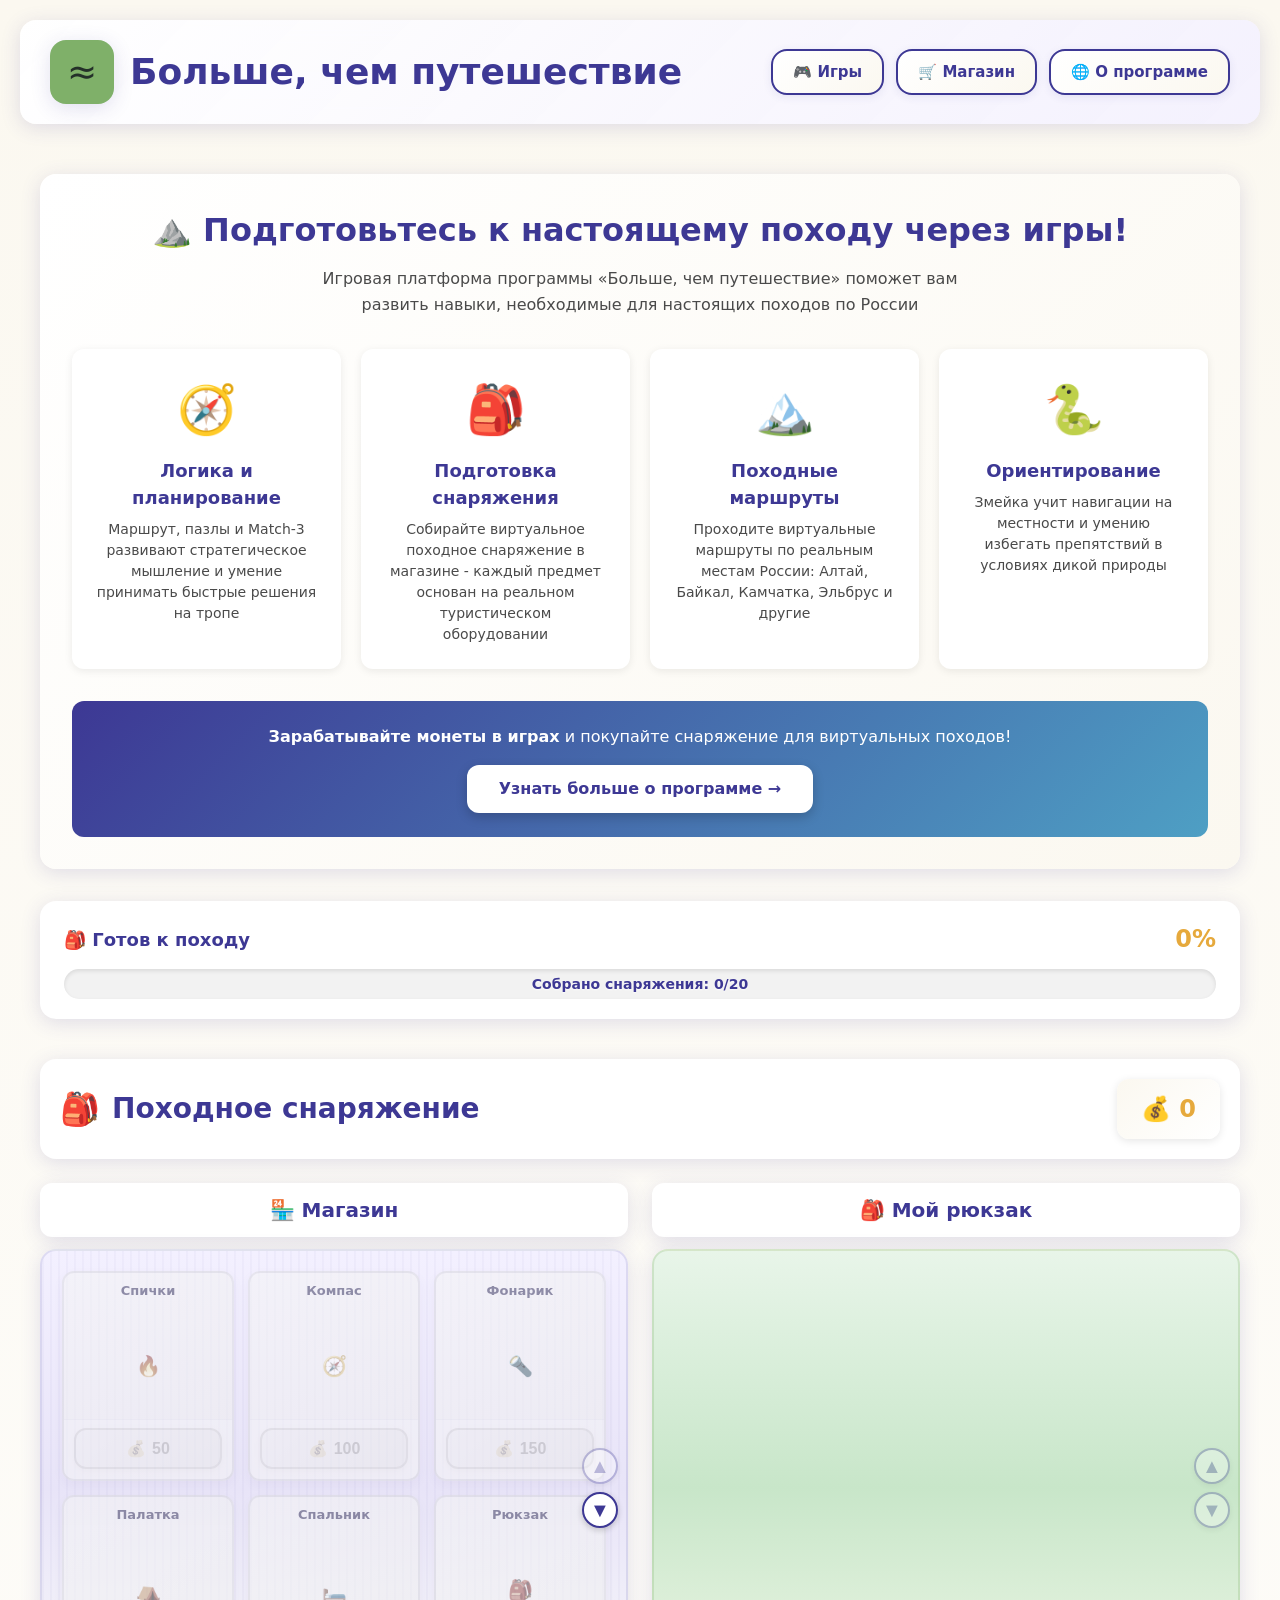
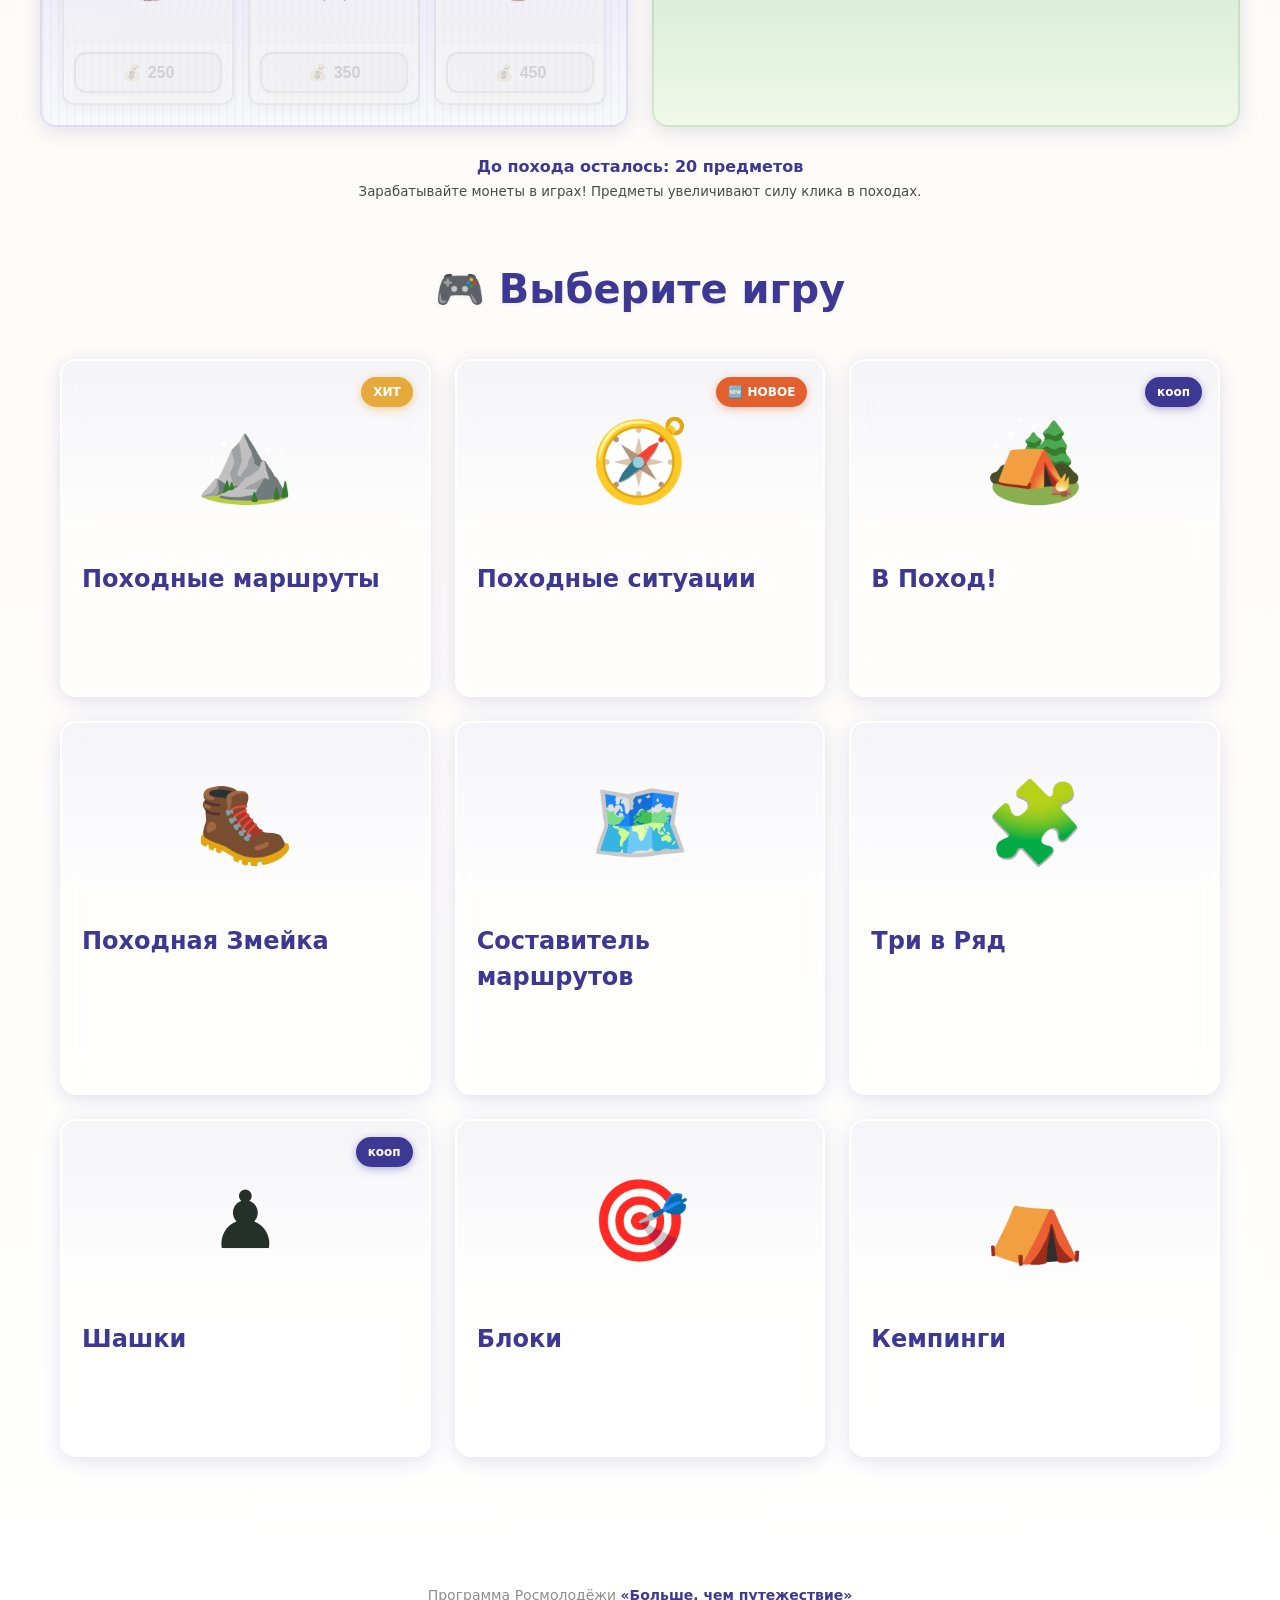
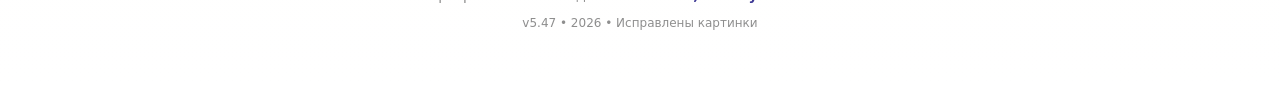
==== commit 226002dd: "fix: восстановление картинок — локальная карта, проверенные URL, SVG-запас (v5.47) - js/images.js: ц" ====
--- a/index.html
+++ b/index.html
@@ -7,23 +7,23 @@
   <meta http-equiv="Cache-Control" content="no-cache, no-store, must-revalidate">
   <meta http-equiv="Pragma" content="no-cache">
   <meta http-equiv="Expires" content="0">
-  <title>Игровая платформа "Больше, чем путешествие" v5.46 🗺️</title>
-  <link rel="stylesheet" href="css/brand-colors.css?v=5.46">
-  <link rel="stylesheet" href="css/styles.css?v=5.46">
-  <link rel="stylesheet" href="css/main-menu.css?v=5.46">
-  <link rel="stylesheet" href="css/shop-styles.css?v=5.46">
-  <link rel="stylesheet" href="css/clicker-styles.css?v=5.46">
-  <link rel="stylesheet" href="css/hike-styles.css?v=5.46">
-  <link rel="stylesheet" href="css/match3-styles.css?v=5.46">
-  <link rel="stylesheet" href="css/puzzle-styles.css?v=5.46">
-  <link rel="stylesheet" href="css/arrows-styles.css?v=5.46">
-  <link rel="stylesheet" href="css/block-blast-styles.css?v=5.46">
-  <link rel="stylesheet" href="css/checkers-styles.css?v=5.46">
-  <link rel="stylesheet" href="css/snake-styles.css?v=5.46">
-  <link rel="stylesheet" href="css/scenarios-styles.css?v=5.46">
+  <title>Игровая платформа "Больше, чем путешествие" v5.47 🗺️</title>
+  <link rel="stylesheet" href="css/brand-colors.css?v=5.47">
+  <link rel="stylesheet" href="css/styles.css?v=5.47">
+  <link rel="stylesheet" href="css/main-menu.css?v=5.47">
+  <link rel="stylesheet" href="css/shop-styles.css?v=5.47">
+  <link rel="stylesheet" href="css/clicker-styles.css?v=5.47">
+  <link rel="stylesheet" href="css/hike-styles.css?v=5.47">
+  <link rel="stylesheet" href="css/match3-styles.css?v=5.47">
+  <link rel="stylesheet" href="css/puzzle-styles.css?v=5.47">
+  <link rel="stylesheet" href="css/arrows-styles.css?v=5.47">
+  <link rel="stylesheet" href="css/block-blast-styles.css?v=5.47">
+  <link rel="stylesheet" href="css/checkers-styles.css?v=5.47">
+  <link rel="stylesheet" href="css/snake-styles.css?v=5.47">
+  <link rel="stylesheet" href="css/scenarios-styles.css?v=5.47">
 </head>
 <body>
   <div id="app"></div>
-  <script type="module" src="js/app.js?v=5.46"></script>
+  <script type="module" src="js/app.js?v=5.47"></script>
 </body>
 </html>
--- a/css/clicker-styles.css
+++ b/css/clicker-styles.css
@@ -746,7 +746,7 @@
   background-size: cover;
   background-position: center;
   background-color: #7FB069;
-  background-image: url('https://images.unsplash.com/photo-1464822759023-fed622ff2c3b?w=800&h=600&fit=crop');
+  background-image: url('https://images.unsplash.com/photo-1464822759023-fed622ff2c3b?w=800&h=600&fit=crop&auto=format');
 }
 
 .route-header {
@@ -846,7 +846,7 @@
   background-size: cover;
   background-position: center;
   background-color: #7FB069;
-  background-image: url('https://images.unsplash.com/photo-1464822759023-fed622ff2c3b?w=800&h=600&fit=crop');
+  background-image: url('https://images.unsplash.com/photo-1464822759023-fed622ff2c3b?w=800&h=600&fit=crop&auto=format');
   border-radius: var(--brand-radius);
   margin: 0 auto 24px;
   box-shadow: var(--brand-shadow);
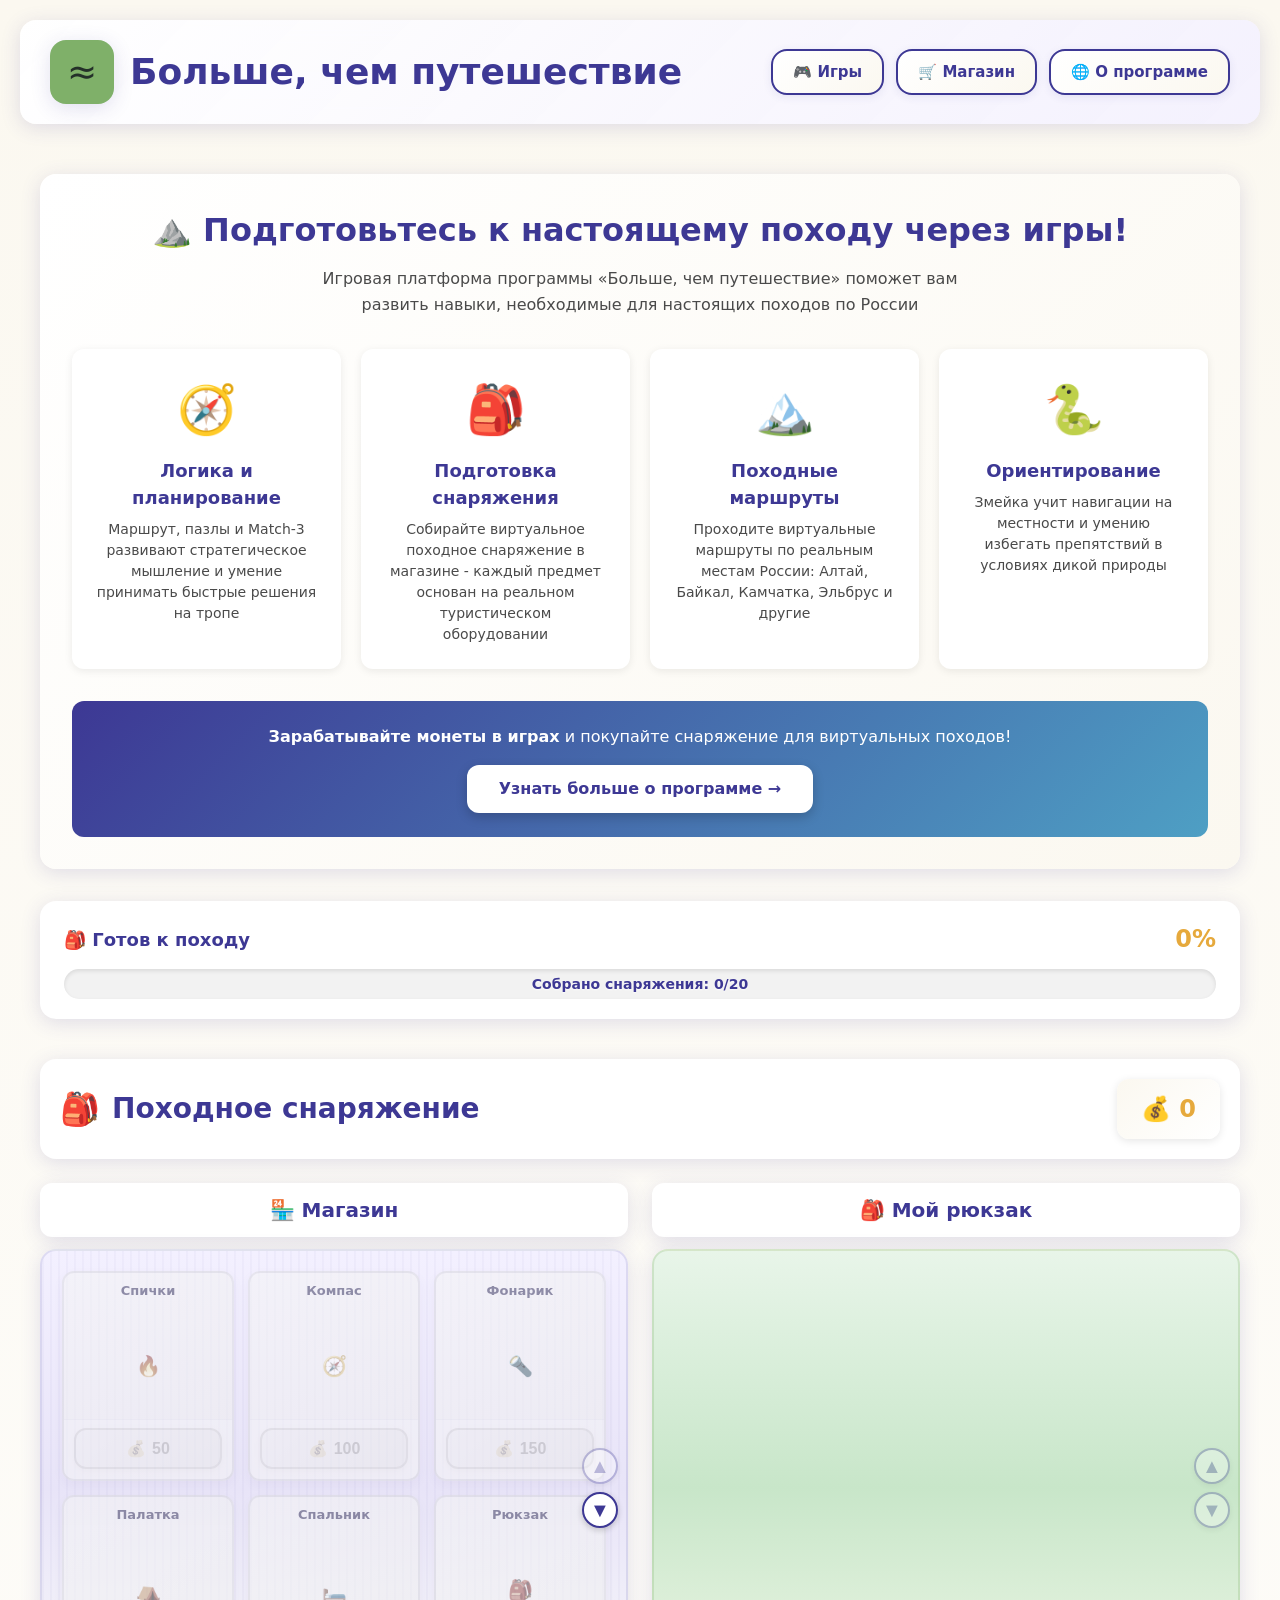
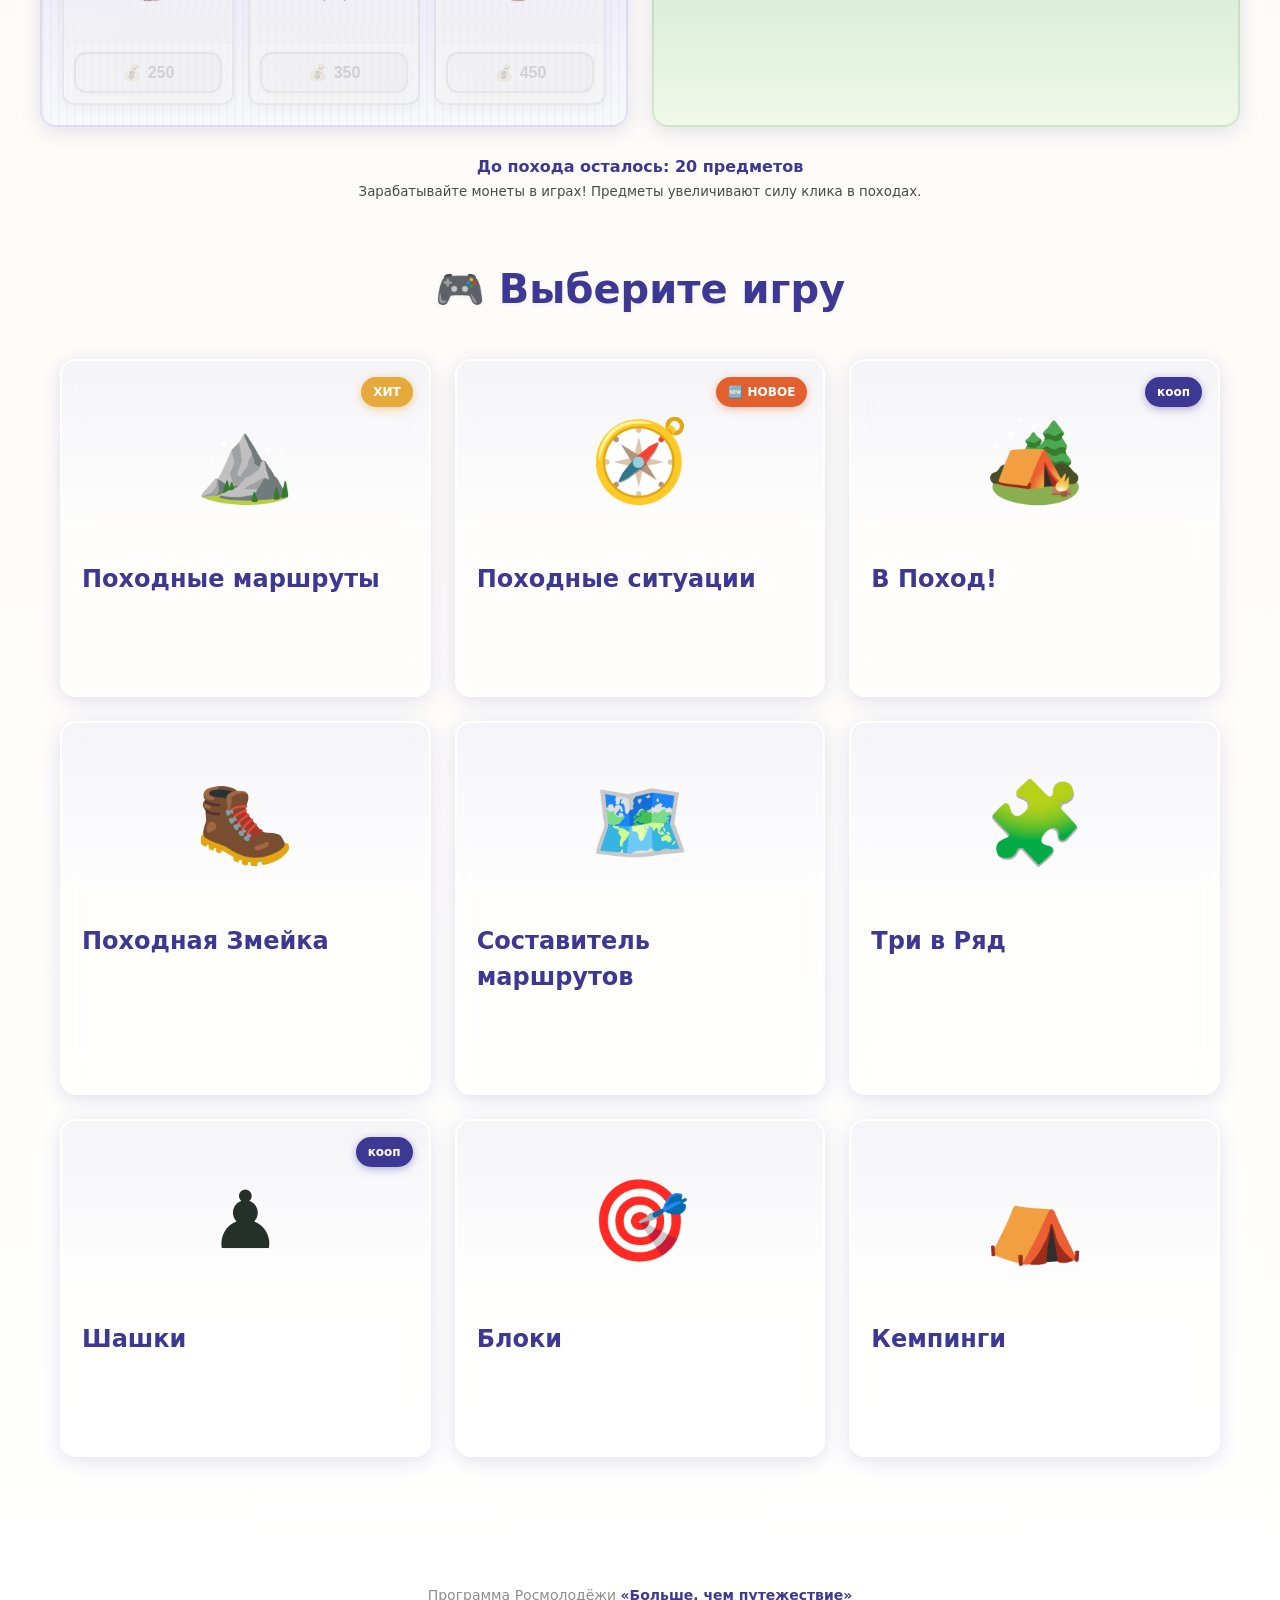
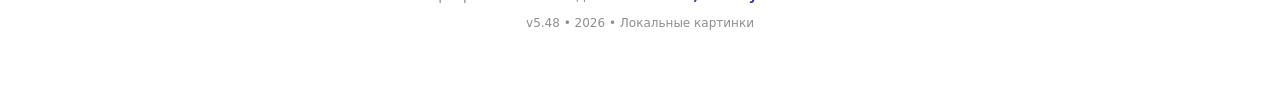
==== commit b8704058: "fix: локальные картинки в assets/images вместо внешних URL (v5.48) - 18 фото скачаны (Unsplash + Wik" ====
--- a/index.html
+++ b/index.html
@@ -7,23 +7,23 @@
   <meta http-equiv="Cache-Control" content="no-cache, no-store, must-revalidate">
   <meta http-equiv="Pragma" content="no-cache">
   <meta http-equiv="Expires" content="0">
-  <title>Игровая платформа "Больше, чем путешествие" v5.47 🗺️</title>
-  <link rel="stylesheet" href="css/brand-colors.css?v=5.47">
-  <link rel="stylesheet" href="css/styles.css?v=5.47">
-  <link rel="stylesheet" href="css/main-menu.css?v=5.47">
-  <link rel="stylesheet" href="css/shop-styles.css?v=5.47">
-  <link rel="stylesheet" href="css/clicker-styles.css?v=5.47">
-  <link rel="stylesheet" href="css/hike-styles.css?v=5.47">
-  <link rel="stylesheet" href="css/match3-styles.css?v=5.47">
-  <link rel="stylesheet" href="css/puzzle-styles.css?v=5.47">
-  <link rel="stylesheet" href="css/arrows-styles.css?v=5.47">
-  <link rel="stylesheet" href="css/block-blast-styles.css?v=5.47">
-  <link rel="stylesheet" href="css/checkers-styles.css?v=5.47">
-  <link rel="stylesheet" href="css/snake-styles.css?v=5.47">
-  <link rel="stylesheet" href="css/scenarios-styles.css?v=5.47">
+  <title>Игровая платформа "Больше, чем путешествие" v5.48 🗺️</title>
+  <link rel="stylesheet" href="css/brand-colors.css?v=5.48">
+  <link rel="stylesheet" href="css/styles.css?v=5.48">
+  <link rel="stylesheet" href="css/main-menu.css?v=5.48">
+  <link rel="stylesheet" href="css/shop-styles.css?v=5.48">
+  <link rel="stylesheet" href="css/clicker-styles.css?v=5.48">
+  <link rel="stylesheet" href="css/hike-styles.css?v=5.48">
+  <link rel="stylesheet" href="css/match3-styles.css?v=5.48">
+  <link rel="stylesheet" href="css/puzzle-styles.css?v=5.48">
+  <link rel="stylesheet" href="css/arrows-styles.css?v=5.48">
+  <link rel="stylesheet" href="css/block-blast-styles.css?v=5.48">
+  <link rel="stylesheet" href="css/checkers-styles.css?v=5.48">
+  <link rel="stylesheet" href="css/snake-styles.css?v=5.48">
+  <link rel="stylesheet" href="css/scenarios-styles.css?v=5.48">
 </head>
 <body>
   <div id="app"></div>
-  <script type="module" src="js/app.js?v=5.47"></script>
+  <script type="module" src="js/app.js?v=5.48"></script>
 </body>
 </html>
--- a/css/clicker-styles.css
+++ b/css/clicker-styles.css
@@ -746,7 +746,7 @@
   background-size: cover;
   background-position: center;
   background-color: #7FB069;
-  background-image: url('https://images.unsplash.com/photo-1464822759023-fed622ff2c3b?w=800&h=600&fit=crop&auto=format');
+  background-image: url('../assets/images/mountain.jpg');
 }
 
 .route-header {
@@ -846,7 +846,7 @@
   background-size: cover;
   background-position: center;
   background-color: #7FB069;
-  background-image: url('https://images.unsplash.com/photo-1464822759023-fed622ff2c3b?w=800&h=600&fit=crop&auto=format');
+  background-image: url('../assets/images/mountain.jpg');
   border-radius: var(--brand-radius);
   margin: 0 auto 24px;
   box-shadow: var(--brand-shadow);
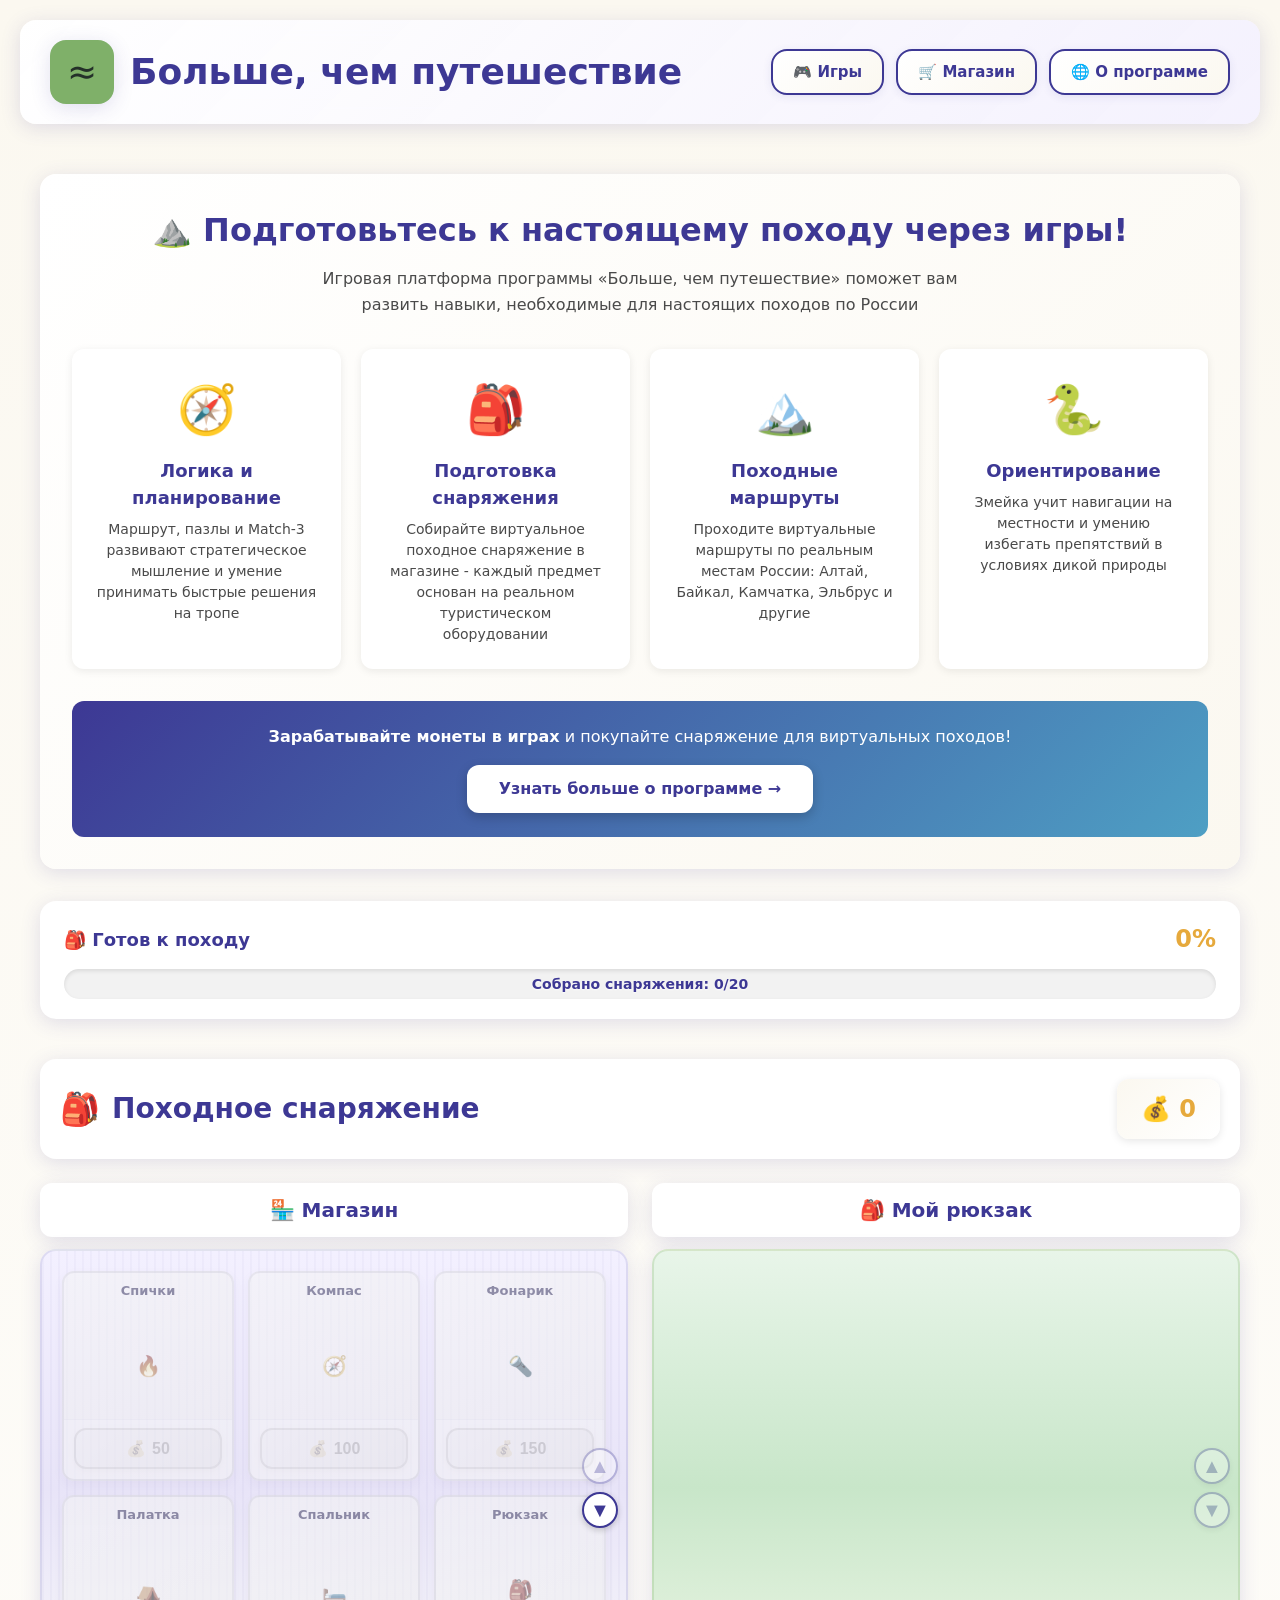
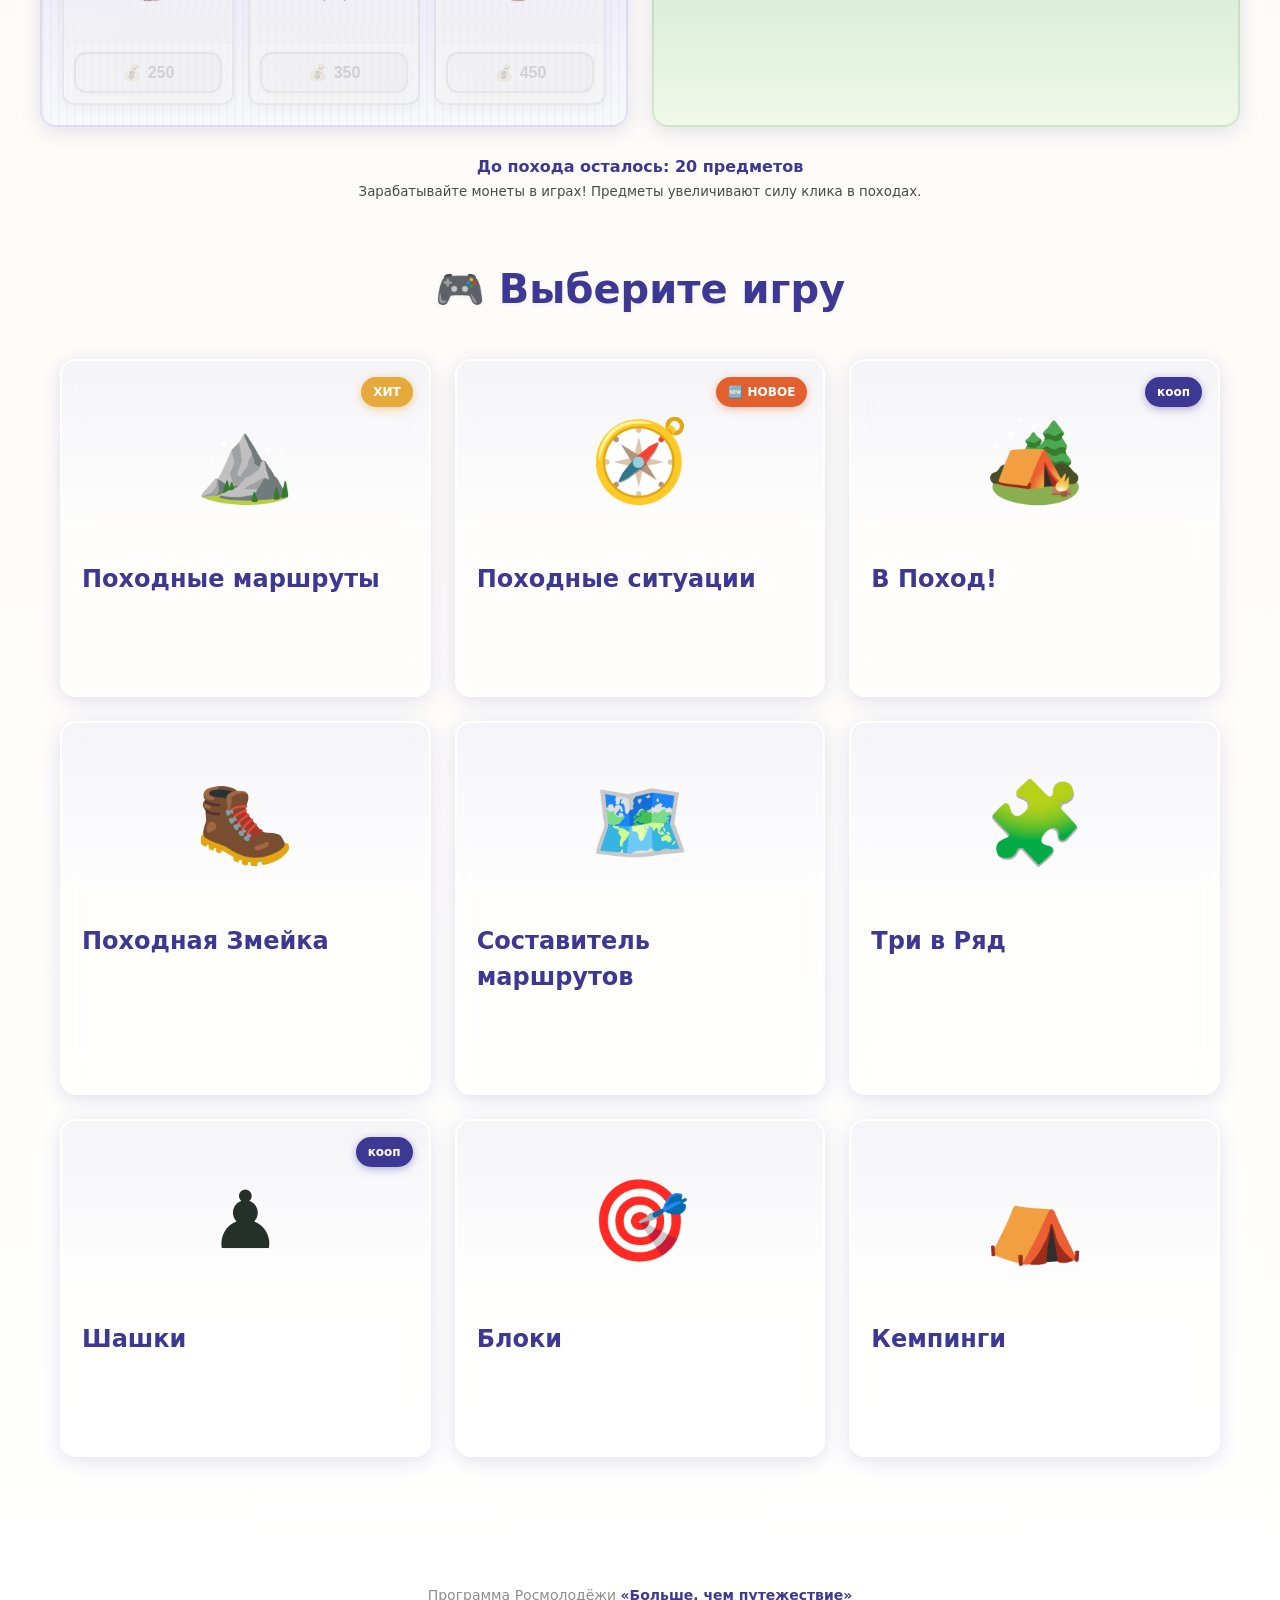
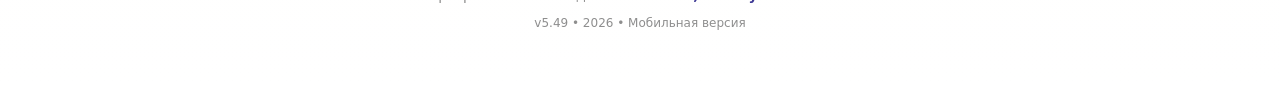
==== commit c72e8569: "feat: мобильная адаптация всех игр (v5.49) - css/mobile.css: safe-area, touch targets, без горизонта" ====
--- a/index.html
+++ b/index.html
@@ -7,23 +7,24 @@
   <meta http-equiv="Cache-Control" content="no-cache, no-store, must-revalidate">
   <meta http-equiv="Pragma" content="no-cache">
   <meta http-equiv="Expires" content="0">
-  <title>Игровая платформа "Больше, чем путешествие" v5.48 🗺️</title>
-  <link rel="stylesheet" href="css/brand-colors.css?v=5.48">
-  <link rel="stylesheet" href="css/styles.css?v=5.48">
-  <link rel="stylesheet" href="css/main-menu.css?v=5.48">
-  <link rel="stylesheet" href="css/shop-styles.css?v=5.48">
-  <link rel="stylesheet" href="css/clicker-styles.css?v=5.48">
-  <link rel="stylesheet" href="css/hike-styles.css?v=5.48">
-  <link rel="stylesheet" href="css/match3-styles.css?v=5.48">
-  <link rel="stylesheet" href="css/puzzle-styles.css?v=5.48">
-  <link rel="stylesheet" href="css/arrows-styles.css?v=5.48">
-  <link rel="stylesheet" href="css/block-blast-styles.css?v=5.48">
-  <link rel="stylesheet" href="css/checkers-styles.css?v=5.48">
-  <link rel="stylesheet" href="css/snake-styles.css?v=5.48">
-  <link rel="stylesheet" href="css/scenarios-styles.css?v=5.48">
+  <title>Игровая платформа "Больше, чем путешествие" v5.49 📱</title>
+  <link rel="stylesheet" href="css/brand-colors.css?v=5.49">
+  <link rel="stylesheet" href="css/styles.css?v=5.49">
+  <link rel="stylesheet" href="css/main-menu.css?v=5.49">
+  <link rel="stylesheet" href="css/shop-styles.css?v=5.49">
+  <link rel="stylesheet" href="css/clicker-styles.css?v=5.49">
+  <link rel="stylesheet" href="css/hike-styles.css?v=5.49">
+  <link rel="stylesheet" href="css/match3-styles.css?v=5.49">
+  <link rel="stylesheet" href="css/puzzle-styles.css?v=5.49">
+  <link rel="stylesheet" href="css/arrows-styles.css?v=5.49">
+  <link rel="stylesheet" href="css/block-blast-styles.css?v=5.49">
+  <link rel="stylesheet" href="css/checkers-styles.css?v=5.49">
+  <link rel="stylesheet" href="css/snake-styles.css?v=5.49">
+  <link rel="stylesheet" href="css/scenarios-styles.css?v=5.49">
+  <link rel="stylesheet" href="css/mobile.css?v=5.49">
 </head>
 <body>
   <div id="app"></div>
-  <script type="module" src="js/app.js?v=5.48"></script>
+  <script type="module" src="js/app.js?v=5.49"></script>
 </body>
 </html>
--- a/css/styles.css
+++ b/css/styles.css
@@ -546,7 +546,13 @@
 
 @media (max-width: 520px) {
   .screen.lobby .panel { grid-template-columns: 1fr; }
-  .map { grid-template-columns: repeat(var(--cols), minmax(58px, 1fr)); gap: 5px; }
-  .tile { min-height: 64px; padding-bottom: 20px; }
-  .tile .terr { font-size: 20px; }
-}
+  .map { grid-template-columns: repeat(var(--cols), minmax(48px, 1fr)); gap: 4px; }
+  .tile { min-height: 56px; padding-bottom: 18px; }
+  .tile .terr { font-size: 18px; }
+}
+
+@media (max-width: 380px) {
+  .map { grid-template-columns: repeat(var(--cols), minmax(42px, 1fr)); gap: 3px; }
+  .tile { min-height: 50px; }
+  .tile .terr { font-size: 16px; }
+}
--- a/css/main-menu.css
+++ b/css/main-menu.css
@@ -513,6 +513,22 @@
 
 /* Responsive */
 @media (max-width: 768px) {
+  .main-nav {
+    flex-wrap: wrap;
+    justify-content: center;
+    gap: 8px;
+  }
+
+  .header-top {
+    flex-direction: column;
+    align-items: stretch;
+    gap: 12px;
+  }
+
+  .info-container {
+    padding: 20px 12px !important;
+  }
+
   .games-grid {
     grid-template-columns: 1fr;
     gap: 20px;
--- a/css/hike-styles.css
+++ b/css/hike-styles.css
@@ -460,7 +460,13 @@
 
 @media (max-width: 520px) {
   .screen.lobby .panel { grid-template-columns: 1fr; }
-  .map { grid-template-columns: repeat(var(--cols), minmax(58px, 1fr)); gap: 5px; }
-  .tile { min-height: 64px; padding-bottom: 20px; }
-  .tile .terr { font-size: 20px; }
-}
+  .map { grid-template-columns: repeat(var(--cols), minmax(48px, 1fr)); gap: 4px; }
+  .tile { min-height: 56px; padding-bottom: 18px; }
+  .tile .terr { font-size: 18px; }
+}
+
+@media (max-width: 380px) {
+  .map { grid-template-columns: repeat(var(--cols), minmax(42px, 1fr)); gap: 3px; }
+  .tile { min-height: 50px; }
+  .tile .terr { font-size: 16px; }
+}
--- a/css/match3-styles.css
+++ b/css/match3-styles.css
@@ -432,8 +432,22 @@
 
 /* Responsive */
 @media (max-width: 768px) {
+  .match3-container {
+    flex-direction: column;
+    align-items: center;
+  }
+
+  .match3-abilities {
+    width: 100%;
+    min-width: 0;
+    flex-direction: row;
+    flex-wrap: wrap;
+    justify-content: center;
+  }
+
   .match3-board {
-    max-width: 100%;
+    max-width: min(100vw - 24px, 480px);
+    width: 100%;
   }
   
   .match3-cell {
--- a/css/puzzle-styles.css
+++ b/css/puzzle-styles.css
@@ -58,9 +58,8 @@
   border-radius: var(--brand-radius);
   box-shadow: var(--brand-shadow);
   display: grid;
-  grid-template-columns: repeat(6, 80px);
-  grid-template-rows: repeat(6, 80px);
   gap: 0;
+  max-width: 100%;
 }
 
 .puzzle-cell {
@@ -135,7 +134,16 @@
 
 /* Responsive */
 @media (max-width: 768px) {
+  .puzzle-game {
+    padding: 12px;
+  }
+
   .puzzle-container {
     flex-direction: column;
+    width: 100%;
+  }
+
+  .puzzle-board {
+    margin: 0 auto;
   }
 }
--- a/css/block-blast-styles.css
+++ b/css/block-blast-styles.css
@@ -193,10 +193,19 @@
 
 /* Responsive */
 @media (max-width: 768px) {
+  .block-blast-game {
+    padding: 56px 12px 16px;
+  }
+
+  .block-blast-board {
+    max-width: calc(100vw - 24px);
+  }
+
   .bb-cell {
-    width: 40px;
-    height: 40px;
-    font-size: 20px;
+    width: auto !important;
+    height: auto !important;
+    aspect-ratio: 1;
+    font-size: clamp(16px, 4vw, 22px);
   }
   
   .block-blast-board {
@@ -204,12 +213,12 @@
   }
   
   .bb-shape-cell {
-    width: 30px;
-    height: 30px;
-    font-size: 18px;
+    width: clamp(24px, 7vw, 30px);
+    height: clamp(24px, 7vw, 30px);
+    font-size: 16px;
   }
   
   .bb-shape-cell.active {
-    font-size: 18px;
-  }
-}
+    font-size: 16px;
+  }
+}
--- a/css/snake-styles.css
+++ b/css/snake-styles.css
@@ -280,12 +280,39 @@
 }
 
 @media (max-width: 768px) {
+  .snake-game {
+    padding: 12px;
+  }
+
+  .snake-board {
+    max-width: calc(100vw - 24px);
+    margin: 0 auto;
+  }
+
   .snake-cell {
-    font-size: 16px;
-  }
-  
+    font-size: clamp(12px, 3vw, 16px);
+  }
+
+  .hiker-head {
+    font-size: clamp(14px, 3.5vw, 22px);
+  }
+
+  .hiker-body {
+    font-size: clamp(12px, 3vw, 18px);
+  }
+
   .control-hint {
-    font-size: 14px;
+    display: none;
+  }
+
+  .mobile-controls {
+    display: grid !important;
+    margin-top: 8px;
+  }
+
+  .control-btn {
+    width: 56px;
+    height: 56px;
   }
 }
 
--- a/css/scenarios-styles.css
+++ b/css/scenarios-styles.css
@@ -281,4 +281,20 @@
   .scenarios-header {
     margin-top: 56px;
   }
-}
+
+  .scenarios-intro {
+    padding: 28px 16px;
+    margin-top: 40px;
+  }
+
+  .scenario-body h2 {
+    font-size: 1.15rem;
+  }
+}
+
+@media (max-width: 380px) {
+  .scenario-choice {
+    font-size: 0.9rem;
+    padding: 12px;
+  }
+}
--- a/css/mobile.css
+++ b/css/mobile.css
@@ -0,0 +1,281 @@
+/** Глобальная мобильная адаптация — не ломает десктоп */
+
+html {
+  -webkit-text-size-adjust: 100%;
+  text-size-adjust: 100%;
+}
+
+html, body {
+  overflow-x: hidden;
+  max-width: 100vw;
+}
+
+#app {
+  overflow-x: hidden;
+  max-width: 100%;
+}
+
+/* Safe area для iPhone с вырезом */
+@supports (padding: env(safe-area-inset-top)) {
+  body {
+    padding-left: env(safe-area-inset-left);
+    padding-right: env(safe-area-inset-right);
+  }
+
+  .game-back-btn,
+  .block-blast-game .game-back-btn,
+  .match3-game .game-back-btn,
+  .arrows-game .game-back-btn {
+    top: calc(12px + env(safe-area-inset-top)) !important;
+    left: calc(12px + env(safe-area-inset-left)) !important;
+  }
+
+  .toast {
+    bottom: calc(16px + env(safe-area-inset-bottom)) !important;
+  }
+}
+
+/* Кнопки — удобный тап */
+@media (max-width: 768px) {
+  .btn-back,
+  .btn-primary,
+  .btn-secondary,
+  .game-card-button,
+  .route-start-btn,
+  .scenario-choice,
+  .btn-hint,
+  .btn-new-game {
+    min-height: 44px;
+  }
+
+  .btn-back,
+  .game-back-btn {
+    padding: 10px 16px !important;
+    font-size: 14px !important;
+    min-width: auto !important;
+  }
+
+  .shelf-nav-btn,
+  .backpack-nav-btn,
+  .route-map-zoom-btn {
+    min-width: 44px !important;
+    min-height: 44px !important;
+    width: 44px !important;
+    height: 44px !important;
+  }
+
+  /* Главное меню */
+  .header-top {
+    flex-direction: column;
+    align-items: stretch !important;
+    gap: 12px;
+  }
+
+  .main-nav {
+    flex-wrap: wrap;
+    justify-content: center;
+    gap: 8px;
+  }
+
+  .info-container,
+  .shop-section,
+  .games-section {
+    padding-left: 12px !important;
+    padding-right: 12px !important;
+  }
+
+  .info-header h2 {
+    font-size: 1.35rem !important;
+  }
+
+  .shop-container {
+    gap: 16px !important;
+  }
+
+  .shelf,
+  .backpack {
+    min-height: auto !important;
+  }
+
+  /* Карточки игр — всегда видны на тач-экранах */
+  .game-card-description,
+  .game-card-button {
+    opacity: 1 !important;
+    max-height: none !important;
+    transform: none !important;
+  }
+
+  /* Match-3: поле над способностями */
+  .match3-container {
+    flex-direction: column !important;
+    align-items: center !important;
+    gap: 16px !important;
+  }
+
+  .match3-abilities {
+    width: 100% !important;
+    min-width: 0 !important;
+    flex-direction: row !important;
+    flex-wrap: wrap !important;
+    justify-content: center !important;
+  }
+
+  .match3-board {
+    width: 100% !important;
+    max-width: min(100vw - 24px, 480px) !important;
+  }
+
+  .match3-stats,
+  .block-blast-stats,
+  .puzzle-stats,
+  .snake-stats,
+  .scenarios-header {
+    gap: 8px !important;
+  }
+
+  .stat-card {
+    min-width: 72px !important;
+    padding: 8px 12px !important;
+  }
+
+  /* Puzzle */
+  .puzzle-header,
+  .snake-header,
+  .puzzle-title h1,
+  .snake-title h1 {
+    font-size: 1.4rem !important;
+  }
+
+  .puzzle-header,
+  .snake-header {
+    flex-direction: column;
+    align-items: stretch;
+    gap: 12px;
+  }
+
+  .puzzle-container {
+    width: 100%;
+    justify-content: center;
+  }
+
+  .puzzle-exit {
+    height: auto !important;
+    min-height: 44px;
+    width: 100% !important;
+    max-width: 120px;
+  }
+
+  /* Block blast */
+  .block-blast-shapes {
+    gap: 10px !important;
+    padding: 0 8px;
+  }
+
+  .bb-shape-container {
+    touch-action: none;
+  }
+
+  /* Scenarios */
+  .scenarios-game {
+    padding-left: 12px !important;
+    padding-right: 12px !important;
+  }
+
+  .scenario-image {
+    height: 180px !important;
+  }
+
+  .scenario-choice {
+    font-size: 0.95rem !important;
+    padding: 14px !important;
+  }
+
+  /* Hike / board game */
+  .game-layout .sidebar,
+  .game-layout .roster {
+    max-height: none;
+  }
+
+  .turn-banner {
+    flex-direction: column;
+    align-items: flex-start;
+  }
+
+  .victory-stats {
+    flex-direction: column;
+    gap: 12px !important;
+  }
+
+  /* Clicker */
+  .clicker-filters-layout {
+    gap: 12px !important;
+  }
+
+  .route-map-zoom-btn {
+    font-size: 20px !important;
+  }
+
+  /* Checkers */
+  .checkers-menu-card {
+    margin: 12px !important;
+    padding: 20px 16px !important;
+  }
+
+  .mode-buttons {
+    flex-direction: column !important;
+  }
+
+  /* Arrows */
+  .arrows-layout {
+    flex-direction: column !important;
+  }
+
+  .arrows-sidebar {
+    width: 100% !important;
+    max-width: none !important;
+  }
+}
+
+@media (max-width: 520px) {
+  .map {
+    grid-template-columns: repeat(var(--cols), minmax(48px, 1fr)) !important;
+    gap: 4px !important;
+  }
+
+  .tile {
+    min-height: 56px !important;
+    padding: 4px 2px 18px !important;
+  }
+
+  .tile .terr {
+    font-size: 18px !important;
+  }
+
+  .die {
+    width: 52px !important;
+    height: 52px !important;
+    font-size: 24px !important;
+  }
+
+  .role-pick {
+    grid-template-columns: repeat(2, 1fr) !important;
+  }
+
+  .logo-text h1 {
+    font-size: 1.1rem !important;
+  }
+
+  .section-title {
+    font-size: 1.35rem !important;
+  }
+}
+
+@media (max-width: 380px) {
+  .games-grid {
+    gap: 14px !important;
+  }
+
+  .game-card-icon {
+    font-size: 2.5rem !important;
+  }
+}
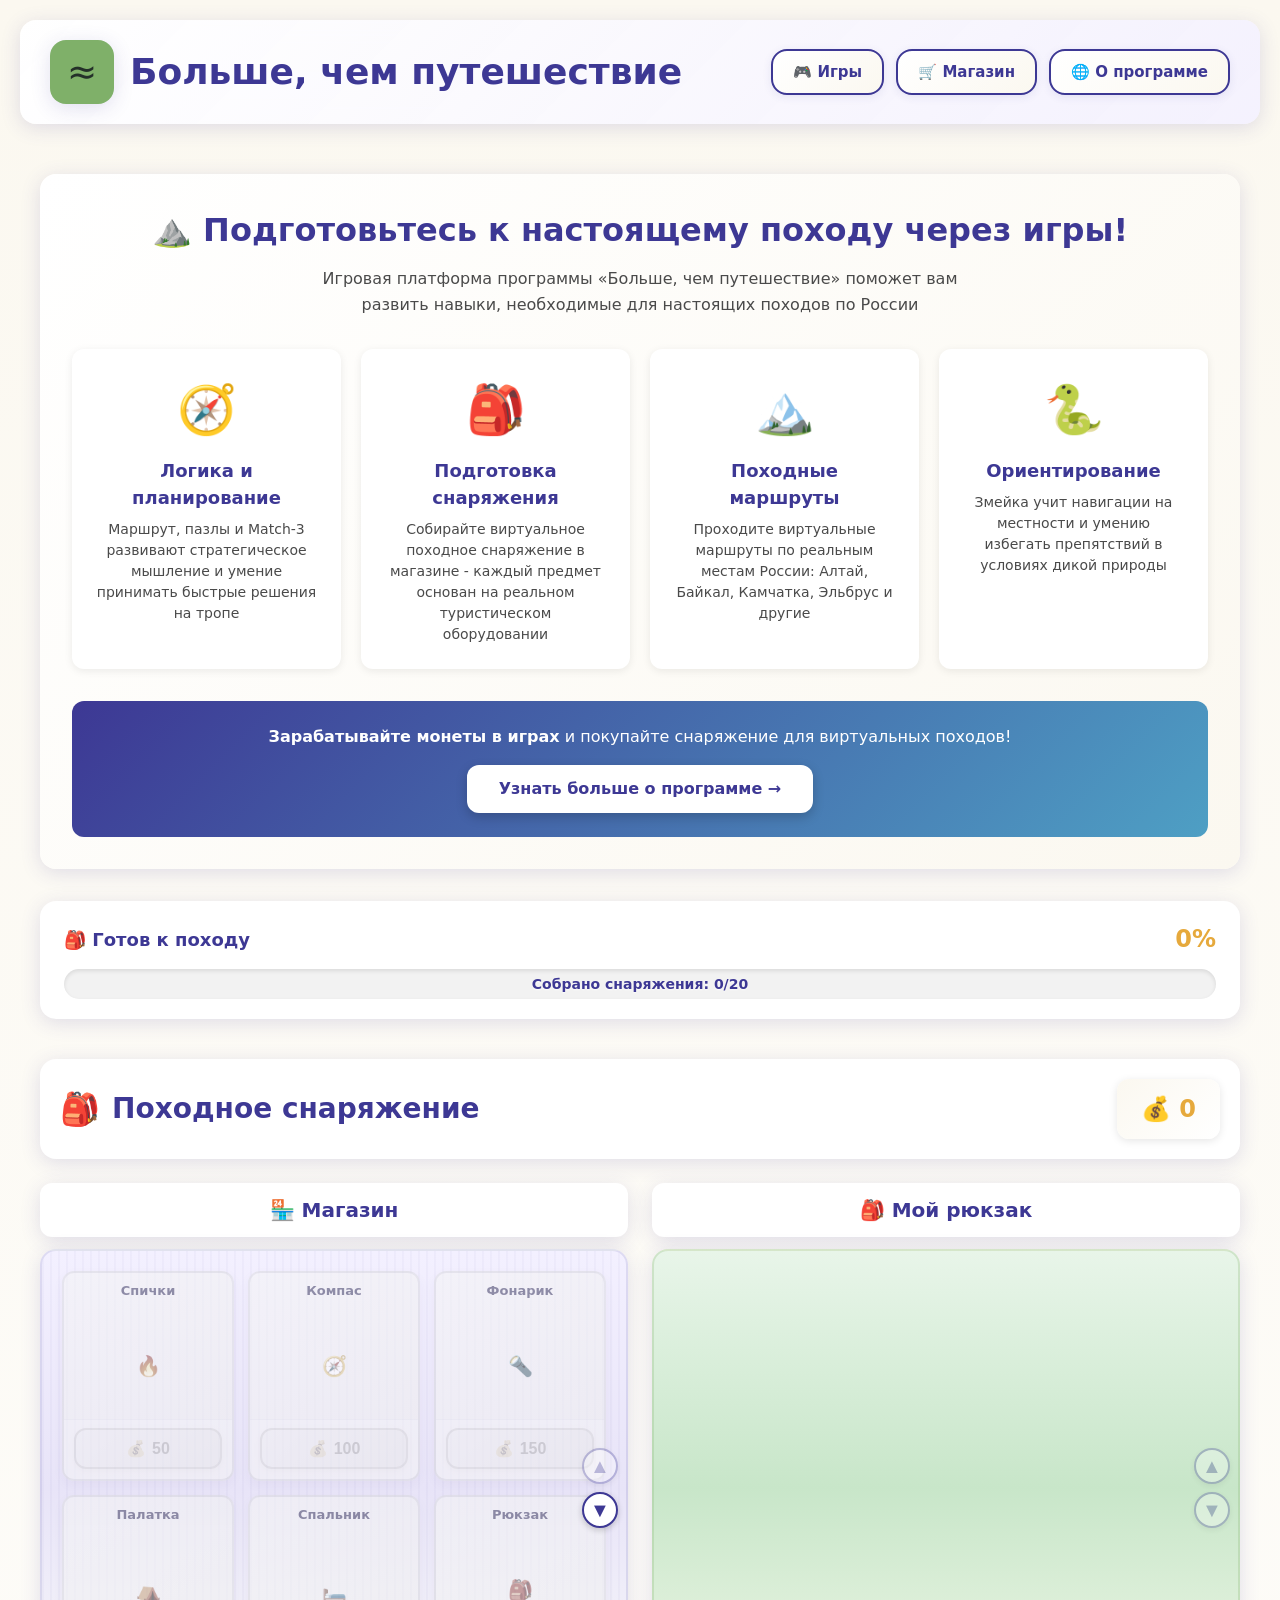
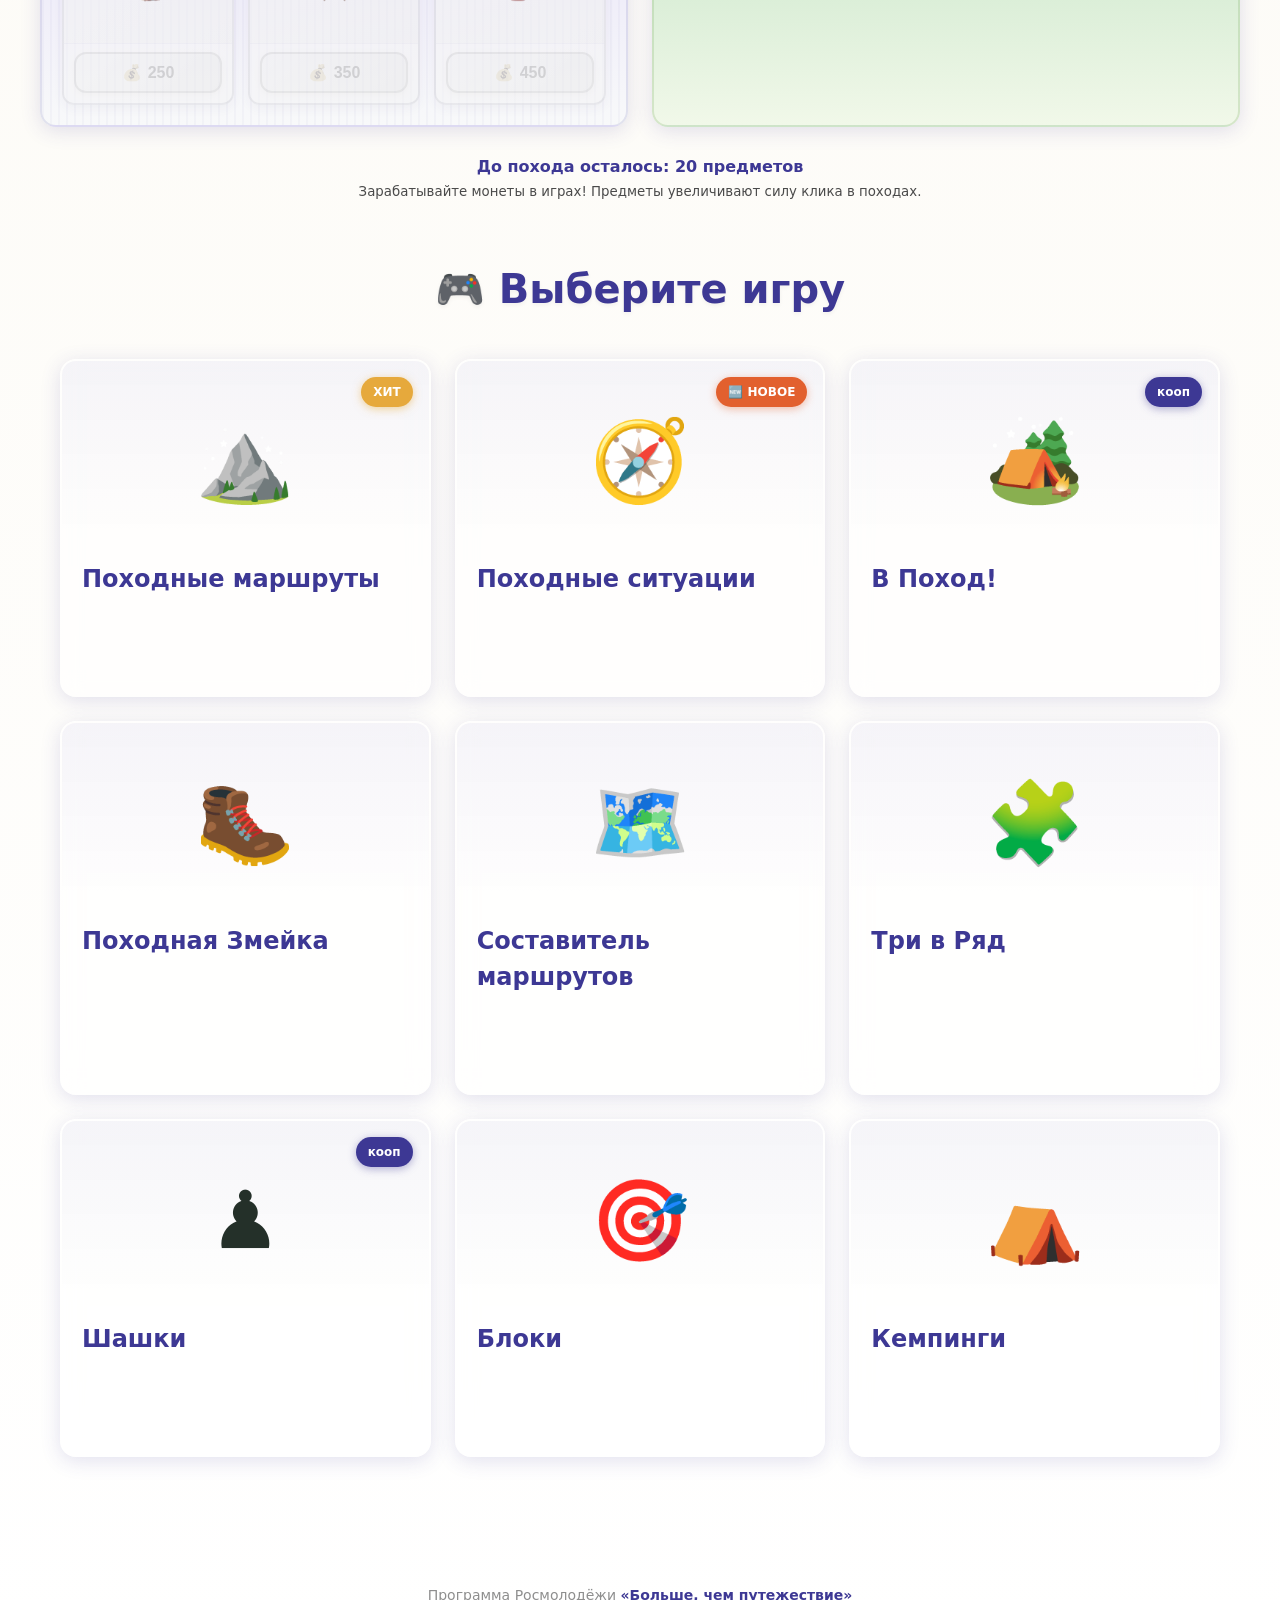
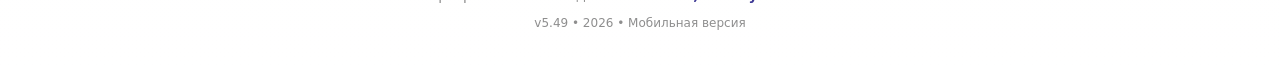
==== commit 92b3e22c: "fix: переработка мобильной вёрстки — магазин, меню, фильтры (v5.50) Co-authored-by: Pavel <Pavel1765" ====
--- a/index.html
+++ b/index.html
@@ -7,24 +7,24 @@
   <meta http-equiv="Cache-Control" content="no-cache, no-store, must-revalidate">
   <meta http-equiv="Pragma" content="no-cache">
   <meta http-equiv="Expires" content="0">
-  <title>Игровая платформа "Больше, чем путешествие" v5.49 📱</title>
-  <link rel="stylesheet" href="css/brand-colors.css?v=5.49">
-  <link rel="stylesheet" href="css/styles.css?v=5.49">
-  <link rel="stylesheet" href="css/main-menu.css?v=5.49">
-  <link rel="stylesheet" href="css/shop-styles.css?v=5.49">
-  <link rel="stylesheet" href="css/clicker-styles.css?v=5.49">
-  <link rel="stylesheet" href="css/hike-styles.css?v=5.49">
-  <link rel="stylesheet" href="css/match3-styles.css?v=5.49">
-  <link rel="stylesheet" href="css/puzzle-styles.css?v=5.49">
-  <link rel="stylesheet" href="css/arrows-styles.css?v=5.49">
-  <link rel="stylesheet" href="css/block-blast-styles.css?v=5.49">
-  <link rel="stylesheet" href="css/checkers-styles.css?v=5.49">
-  <link rel="stylesheet" href="css/snake-styles.css?v=5.49">
-  <link rel="stylesheet" href="css/scenarios-styles.css?v=5.49">
-  <link rel="stylesheet" href="css/mobile.css?v=5.49">
+  <title>Игровая платформа "Больше, чем путешествие" v5.50 📱</title>
+  <link rel="stylesheet" href="css/brand-colors.css?v=5.50">
+  <link rel="stylesheet" href="css/styles.css?v=5.50">
+  <link rel="stylesheet" href="css/main-menu.css?v=5.50">
+  <link rel="stylesheet" href="css/shop-styles.css?v=5.50">
+  <link rel="stylesheet" href="css/clicker-styles.css?v=5.50">
+  <link rel="stylesheet" href="css/hike-styles.css?v=5.50">
+  <link rel="stylesheet" href="css/match3-styles.css?v=5.50">
+  <link rel="stylesheet" href="css/puzzle-styles.css?v=5.50">
+  <link rel="stylesheet" href="css/arrows-styles.css?v=5.50">
+  <link rel="stylesheet" href="css/block-blast-styles.css?v=5.50">
+  <link rel="stylesheet" href="css/checkers-styles.css?v=5.50">
+  <link rel="stylesheet" href="css/snake-styles.css?v=5.50">
+  <link rel="stylesheet" href="css/scenarios-styles.css?v=5.50">
+  <link rel="stylesheet" href="css/mobile.css?v=5.50">
 </head>
 <body>
   <div id="app"></div>
-  <script type="module" src="js/app.js?v=5.49"></script>
+  <script type="module" src="js/app.js?v=5.50"></script>
 </body>
 </html>
--- a/css/shop-styles.css
+++ b/css/shop-styles.css
@@ -539,22 +539,132 @@
 }
 
 @media (max-width: 768px) {
+  .shop-section {
+    padding: 0 12px;
+  }
+
   .shop-header {
+    flex-direction: row;
+    flex-wrap: wrap;
+    justify-content: space-between;
+    align-items: center;
+    gap: 10px;
+    padding: 14px;
+  }
+
+  .shop-title h2 {
+    font-size: 1.2rem;
+  }
+
+  .shop-title span {
+    font-size: 24px !important;
+  }
+
+  .coins-display {
+    font-size: 1.1rem;
+    padding: 8px 14px;
+  }
+
+  .readiness-bar {
+    padding: 0 12px;
+  }
+
+  .readiness-container {
+    padding: 14px 16px;
+  }
+
+  .shelf,
+  .backpack {
+    min-height: auto;
+    padding: 12px;
+    display: flex;
     flex-direction: column;
-    gap: 16px;
-  }
-  
-  .shelf, .backpack {
-    grid-template-columns: repeat(auto-fill, minmax(120px, 1fr));
-    gap: 12px;
-    padding: 16px;
-  }
-  
+    gap: 10px;
+  }
+
+  .shelf-nav,
+  .backpack-nav {
+    position: static;
+    transform: none;
+    flex-direction: row;
+    justify-content: center;
+    gap: 10px;
+    order: 2;
+    margin-top: 4px;
+  }
+
+  .shelf-items-container,
+  .backpack-items-container {
+    grid-template-columns: repeat(2, minmax(0, 1fr));
+    grid-template-rows: auto;
+    gap: 10px;
+    min-height: auto;
+    order: 1;
+    width: 100%;
+  }
+
+  .shop-item {
+    min-height: 0;
+    height: auto;
+  }
+
+  .shop-item-card {
+    min-height: 148px;
+  }
+
+  .shop-item-body {
+    grid-template-rows: 28px 1fr;
+    padding: 8px 8px 2px;
+  }
+
+  .item-name {
+    font-size: 12px;
+    height: 28px;
+  }
+
   .item-icon {
-    font-size: 36px;
-  }
-  
-  .item-name {
-    font-size: 13px;
-  }
-}
+    font-size: 2.25rem;
+  }
+
+  .item-description {
+    font-size: 11px;
+    padding: 6px 8px;
+  }
+
+  .shop-item-footer {
+    padding: 6px 8px 8px;
+  }
+
+  .item-price-btn,
+  .item-status {
+    padding: 8px 10px;
+    font-size: 14px;
+  }
+
+  /* На тач-экранах описание по тапу (через :active) */
+  .shop-item:not(.locked):active .item-icon {
+    opacity: 0;
+  }
+
+  .shop-item:not(.locked):not(.purchased):active .item-description {
+    opacity: 1;
+    background: rgba(243, 240, 255, 0.95);
+    border-radius: 8px;
+  }
+}
+
+@media (max-width: 380px) {
+  .shelf-items-container,
+  .backpack-items-container {
+    grid-template-columns: 1fr 1fr;
+    gap: 8px;
+  }
+
+  .shop-item-card {
+    min-height: 132px;
+  }
+
+  .item-icon {
+    font-size: 2rem;
+  }
+}
--- a/css/clicker-styles.css
+++ b/css/clicker-styles.css
@@ -693,8 +693,121 @@
 }
 
 @media (max-width: 768px) {
+  .clicker-game {
+    padding: 12px;
+    padding-bottom: calc(12px + env(safe-area-inset-bottom, 0px));
+  }
+
+  .clicker-header {
+    flex-direction: column;
+    align-items: stretch;
+    gap: 10px;
+    margin-bottom: 16px;
+  }
+
+  .clicker-header .btn-back {
+    align-self: flex-start;
+    width: auto;
+  }
+
+  .clicker-title {
+    text-align: left;
+  }
+
+  .clicker-title h1 {
+    font-size: 1.25rem;
+    line-height: 1.3;
+    margin-bottom: 4px;
+  }
+
+  .clicker-title p {
+    font-size: 0.875rem;
+  }
+
+  .route-main-container {
+    gap: 12px;
+  }
+
+  .route-filters {
+    position: static;
+    padding: 0;
+    border-radius: var(--brand-radius-sm);
+    overflow: hidden;
+  }
+
+  .route-filters > h3 {
+    margin: 0;
+    padding: 14px 16px;
+    font-size: 1rem;
+    text-align: left;
+    cursor: pointer;
+    user-select: none;
+    display: flex;
+    align-items: center;
+    justify-content: space-between;
+    background: linear-gradient(135deg, #FFFFFF 0%, #F3F0FF 100%);
+  }
+
+  .route-filters > h3::after {
+    content: '▼';
+    font-size: 12px;
+    transition: transform 0.2s ease;
+  }
+
+  .route-filters.filters-collapsed > h3::after {
+    transform: rotate(-90deg);
+  }
+
+  .route-filters.filters-collapsed .filter-group,
+  .route-filters.filters-collapsed .filter-reset-btn {
+    display: none;
+  }
+
+  .route-filters .filter-group,
+  .route-filters .filter-reset-btn {
+    margin-left: 16px;
+    margin-right: 16px;
+  }
+
+  .route-filters .filter-group:first-of-type {
+    margin-top: 8px;
+  }
+
+  .route-filters .filter-reset-btn {
+    margin-bottom: 16px;
+  }
+
+  .filter-group {
+    margin-bottom: 14px;
+    padding-bottom: 12px;
+  }
+
+  .dual-range input[type="range"]::-webkit-slider-thumb {
+    width: 24px;
+    height: 24px;
+  }
+
+  .dual-range input[type="range"]::-moz-range-thumb {
+    width: 24px;
+    height: 24px;
+  }
+
   .routes-container {
     grid-template-columns: 1fr;
+    gap: 14px;
+  }
+
+  .equipment-display {
+    padding: 16px;
+  }
+
+  .equipment-icons {
+    gap: 10px;
+  }
+
+  .equipment-icon {
+    font-size: 28px;
+    padding: 10px 12px;
   }
 }
 
--- a/css/mobile.css
+++ b/css/mobile.css
@@ -13,6 +13,7 @@
 #app {
   overflow-x: hidden;
   max-width: 100%;
+  min-height: 100dvh;
 }
 
 /* Safe area для iPhone с вырезом */
@@ -20,6 +21,10 @@
   body {
     padding-left: env(safe-area-inset-left);
     padding-right: env(safe-area-inset-right);
+  }
+
+  .main-page {
+    padding-bottom: env(safe-area-inset-bottom);
   }
 
   .game-back-btn,
@@ -37,6 +42,174 @@
 
 /* Кнопки — удобный тап */
 @media (max-width: 768px) {
+  .main-page {
+    padding: 10px !important;
+  }
+
+  .header {
+    padding: 12px 14px !important;
+    margin-bottom: 20px !important;
+    border-radius: 14px !important;
+  }
+
+  .header-top {
+    flex-direction: column;
+    align-items: stretch !important;
+    gap: 10px !important;
+  }
+
+  .logo-container {
+    justify-content: flex-start !important;
+    gap: 10px !important;
+  }
+
+  .logo-waves {
+    width: 44px !important;
+    height: 44px !important;
+    font-size: 24px !important;
+    border-radius: 12px !important;
+    flex-shrink: 0;
+  }
+
+  .logo-text h1 {
+    font-size: 1.05rem !important;
+    line-height: 1.25 !important;
+    text-align: left;
+  }
+
+  .main-nav {
+    display: grid !important;
+    grid-template-columns: repeat(3, 1fr) !important;
+    gap: 6px !important;
+    width: 100% !important;
+    justify-content: stretch !important;
+  }
+
+  .nav-link {
+    padding: 10px 6px !important;
+    font-size: 12px !important;
+    text-align: center;
+    min-height: 44px;
+    display: flex;
+    align-items: center;
+    justify-content: center;
+  }
+
+  .info-section {
+    padding: 0 !important;
+    margin: 16px auto !important;
+  }
+
+  .info-container,
+  .shop-section,
+  .games-section {
+    padding-left: 0 !important;
+    padding-right: 0 !important;
+  }
+
+  .info-container {
+    padding: 16px 14px !important;
+    border-radius: 14px !important;
+  }
+
+  .info-header {
+    margin-bottom: 16px !important;
+  }
+
+  .info-header h2 {
+    font-size: 1.15rem !important;
+    line-height: 1.35 !important;
+    margin-bottom: 8px !important;
+  }
+
+  .info-header p {
+    font-size: 0.875rem !important;
+    line-height: 1.5 !important;
+  }
+
+  .info-cards {
+    gap: 12px !important;
+    margin-bottom: 16px !important;
+  }
+
+  .info-card {
+    padding: 14px !important;
+  }
+
+  .info-icon {
+    font-size: 2rem !important;
+    margin-bottom: 8px !important;
+  }
+
+  .info-card h3 {
+    font-size: 1rem !important;
+  }
+
+  .info-card p {
+    font-size: 0.8125rem !important;
+  }
+
+  .info-cta {
+    padding: 16px !important;
+  }
+
+  .info-cta p {
+    font-size: 0.875rem !important;
+  }
+
+  .info-link {
+    padding: 12px 20px !important;
+    font-size: 0.875rem !important;
+    width: 100%;
+    box-sizing: border-box;
+  }
+
+  .games-section {
+    margin: 28px auto !important;
+  }
+
+  .section-title {
+    font-size: 1.35rem !important;
+    margin-bottom: 20px !important;
+  }
+
+  .games-grid {
+    padding: 0 0 24px !important;
+    gap: 16px !important;
+  }
+
+  .game-card {
+    min-height: auto !important;
+  }
+
+  .game-card-icon {
+    font-size: 3rem !important;
+    padding: 24px 16px 12px !important;
+  }
+
+  .game-card-content {
+    padding: 14px 16px 16px !important;
+  }
+
+  .game-card-title {
+    font-size: 1.125rem !important;
+    margin-bottom: 8px !important;
+  }
+
+  .game-card-description {
+    font-size: 0.875rem !important;
+    margin-bottom: 12px !important;
+  }
+
+  .shop-container {
+    gap: 16px !important;
+  }
+
+  .shop-column-title {
+    font-size: 1rem !important;
+    padding: 10px 12px !important;
+  }
+
   .btn-back,
   .btn-primary,
   .btn-secondary,
@@ -64,39 +237,6 @@
     height: 44px !important;
   }
 
-  /* Главное меню */
-  .header-top {
-    flex-direction: column;
-    align-items: stretch !important;
-    gap: 12px;
-  }
-
-  .main-nav {
-    flex-wrap: wrap;
-    justify-content: center;
-    gap: 8px;
-  }
-
-  .info-container,
-  .shop-section,
-  .games-section {
-    padding-left: 12px !important;
-    padding-right: 12px !important;
-  }
-
-  .info-header h2 {
-    font-size: 1.35rem !important;
-  }
-
-  .shop-container {
-    gap: 16px !important;
-  }
-
-  .shelf,
-  .backpack {
-    min-height: auto !important;
-  }
-
   /* Карточки игр — всегда видны на тач-экранах */
   .game-card-description,
   .game-card-button {
@@ -105,6 +245,10 @@
     transform: none !important;
   }
 
+  .game-card-button {
+    width: 100%;
+  }
+
   /* Match-3: поле над способностями */
   .match3-container {
     flex-direction: column !important;
@@ -131,6 +275,8 @@
   .snake-stats,
   .scenarios-header {
     gap: 8px !important;
+    flex-wrap: wrap;
+    justify-content: center;
   }
 
   .stat-card {
@@ -143,7 +289,7 @@
   .snake-header,
   .puzzle-title h1,
   .snake-title h1 {
-    font-size: 1.4rem !important;
+    font-size: 1.25rem !important;
   }
 
   .puzzle-header,
@@ -182,7 +328,7 @@
   }
 
   .scenario-image {
-    height: 180px !important;
+    height: min(42vw, 200px) !important;
   }
 
   .scenario-choice {
@@ -206,15 +352,6 @@
     gap: 12px !important;
   }
 
-  /* Clicker */
-  .clicker-filters-layout {
-    gap: 12px !important;
-  }
-
-  .route-map-zoom-btn {
-    font-size: 20px !important;
-  }
-
   /* Checkers */
   .checkers-menu-card {
     margin: 12px !important;
@@ -260,17 +397,17 @@
   .role-pick {
     grid-template-columns: repeat(2, 1fr) !important;
   }
-
-  .logo-text h1 {
-    font-size: 1.1rem !important;
-  }
-
-  .section-title {
-    font-size: 1.35rem !important;
-  }
 }
 
 @media (max-width: 380px) {
+  .main-nav {
+    grid-template-columns: 1fr 1fr !important;
+  }
+
+  .main-nav .nav-link:last-child {
+    grid-column: 1 / -1;
+  }
+
   .games-grid {
     gap: 14px !important;
   }
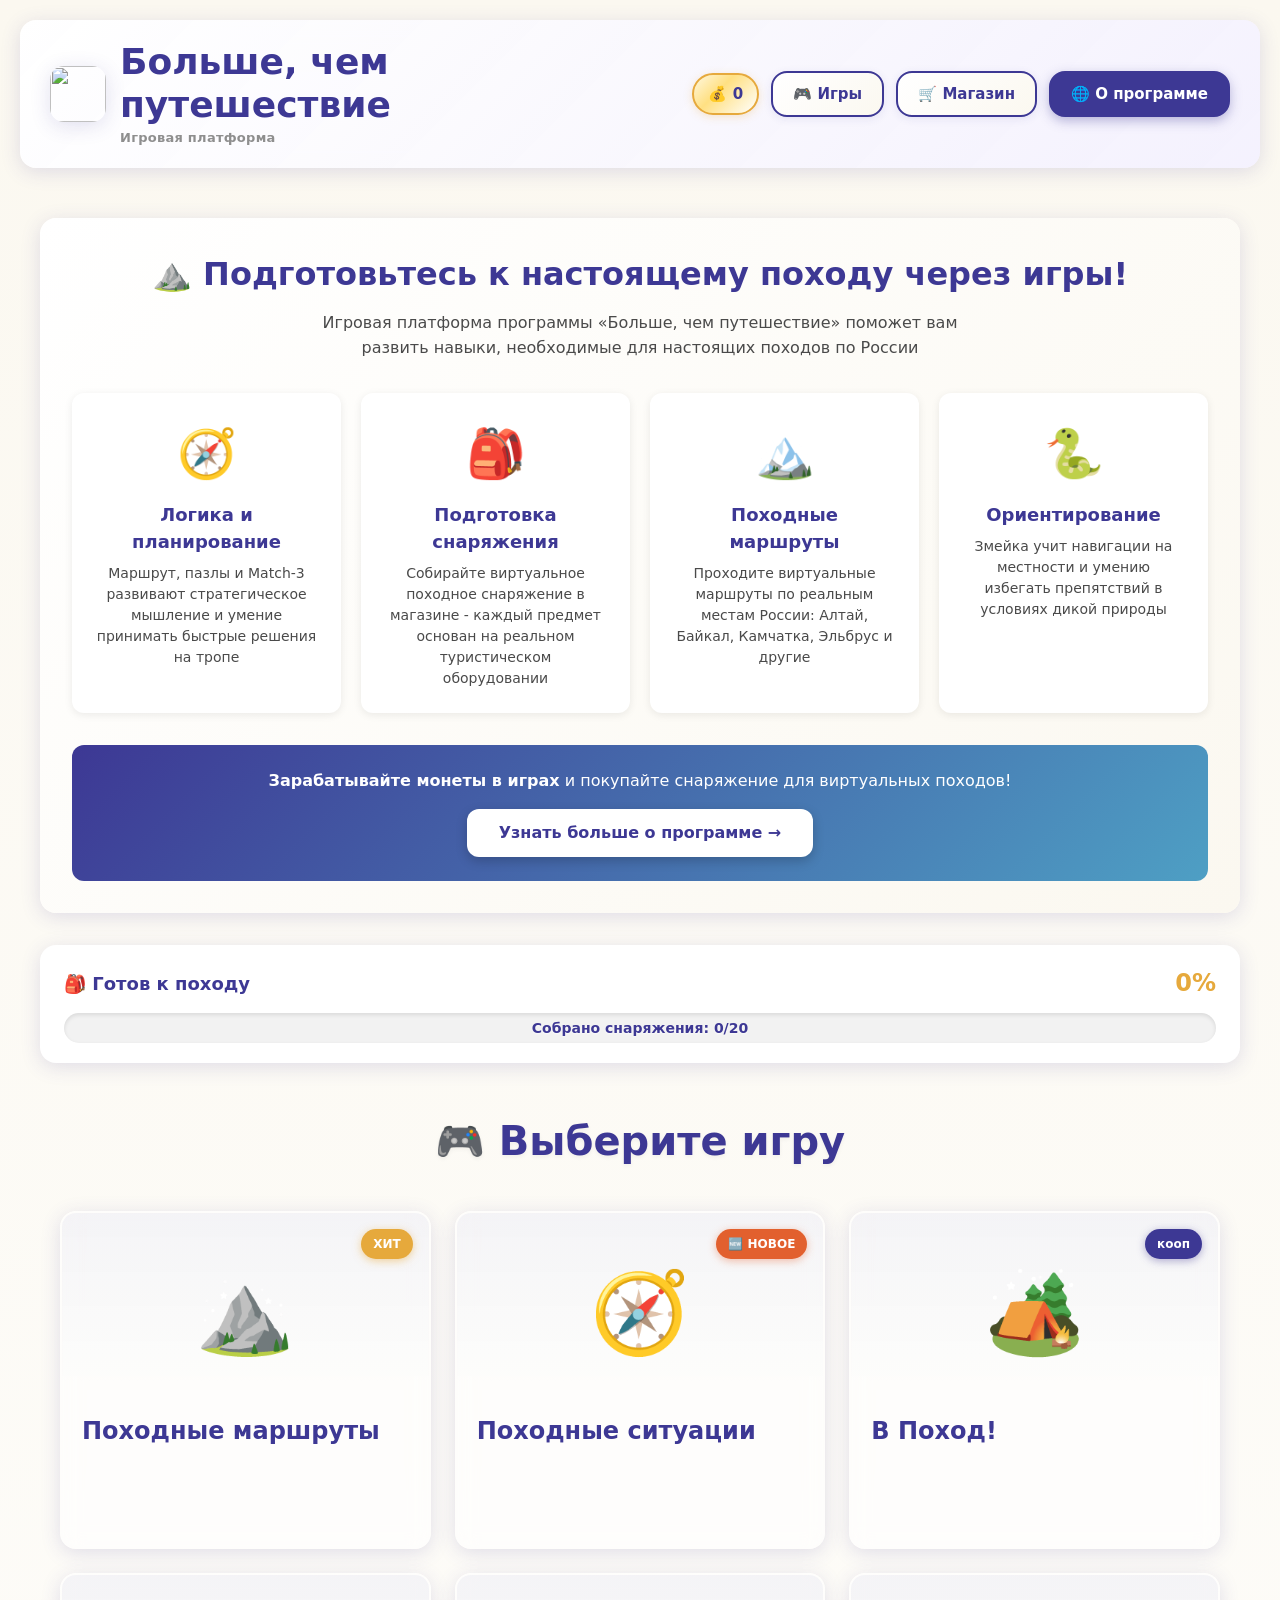
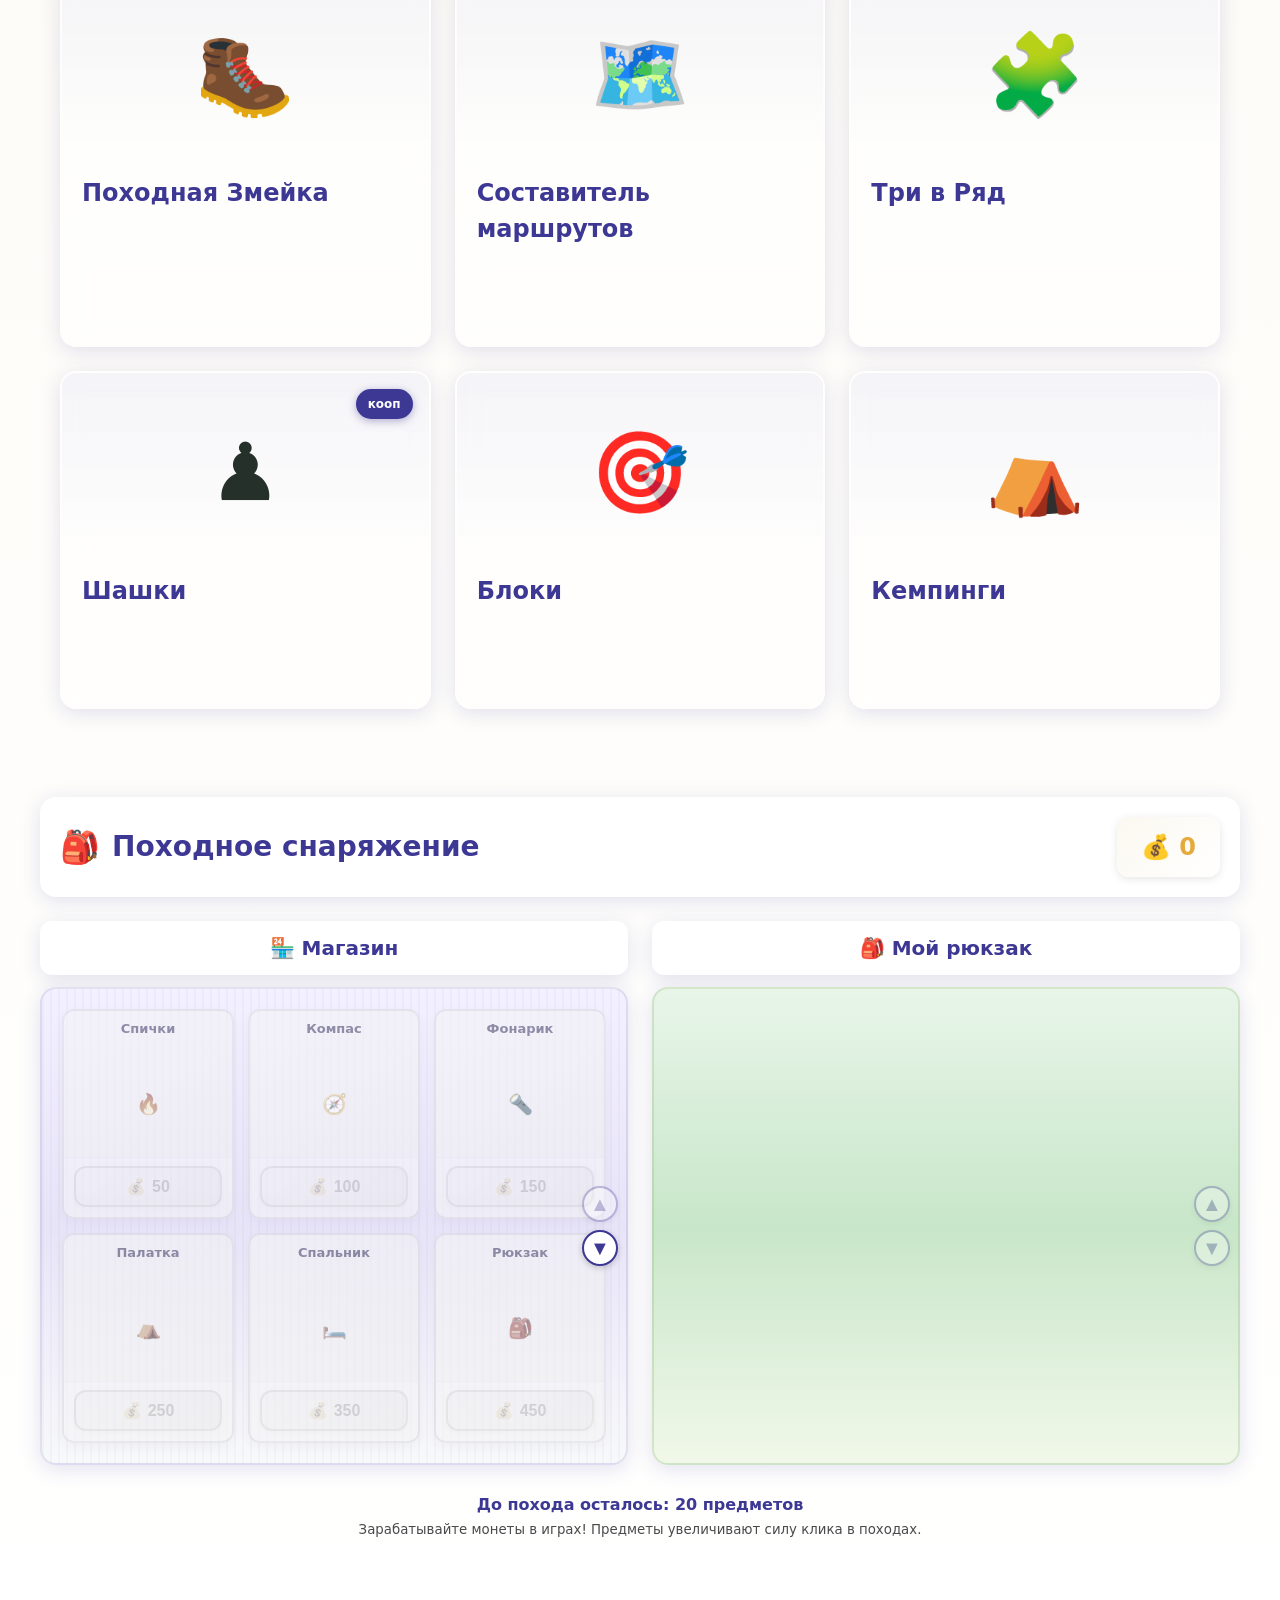
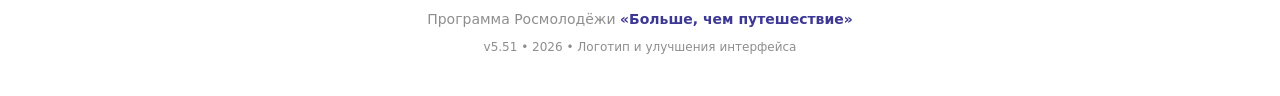
==== commit c7482577: "feat: логотип, шапка с монетами, игры перед магазином (v5.51) Co-authored-by: Pavel <Pavel1765@users" ====
--- a/index.html
+++ b/index.html
@@ -7,24 +7,27 @@
   <meta http-equiv="Cache-Control" content="no-cache, no-store, must-revalidate">
   <meta http-equiv="Pragma" content="no-cache">
   <meta http-equiv="Expires" content="0">
-  <title>Игровая платформа "Больше, чем путешествие" v5.50 📱</title>
-  <link rel="stylesheet" href="css/brand-colors.css?v=5.50">
-  <link rel="stylesheet" href="css/styles.css?v=5.50">
-  <link rel="stylesheet" href="css/main-menu.css?v=5.50">
-  <link rel="stylesheet" href="css/shop-styles.css?v=5.50">
-  <link rel="stylesheet" href="css/clicker-styles.css?v=5.50">
-  <link rel="stylesheet" href="css/hike-styles.css?v=5.50">
-  <link rel="stylesheet" href="css/match3-styles.css?v=5.50">
-  <link rel="stylesheet" href="css/puzzle-styles.css?v=5.50">
-  <link rel="stylesheet" href="css/arrows-styles.css?v=5.50">
-  <link rel="stylesheet" href="css/block-blast-styles.css?v=5.50">
-  <link rel="stylesheet" href="css/checkers-styles.css?v=5.50">
-  <link rel="stylesheet" href="css/snake-styles.css?v=5.50">
-  <link rel="stylesheet" href="css/scenarios-styles.css?v=5.50">
-  <link rel="stylesheet" href="css/mobile.css?v=5.50">
+  <meta name="description" content="Игровая платформа программы «Больше, чем путешествие»: походные игры, маршруты по России и сбор снаряжения.">
+  <link rel="icon" href="assets/brand/logo-mark.svg" type="image/svg+xml">
+  <title>Больше, чем путешествие — игровая платформа v5.51</title>
+  <link rel="stylesheet" href="css/brand-colors.css?v=5.51">
+  <link rel="stylesheet" href="css/styles.css?v=5.51">
+  <link rel="stylesheet" href="css/logo.css?v=5.51">
+  <link rel="stylesheet" href="css/main-menu.css?v=5.51">
+  <link rel="stylesheet" href="css/shop-styles.css?v=5.51">
+  <link rel="stylesheet" href="css/clicker-styles.css?v=5.51">
+  <link rel="stylesheet" href="css/hike-styles.css?v=5.51">
+  <link rel="stylesheet" href="css/match3-styles.css?v=5.51">
+  <link rel="stylesheet" href="css/puzzle-styles.css?v=5.51">
+  <link rel="stylesheet" href="css/arrows-styles.css?v=5.51">
+  <link rel="stylesheet" href="css/block-blast-styles.css?v=5.51">
+  <link rel="stylesheet" href="css/checkers-styles.css?v=5.51">
+  <link rel="stylesheet" href="css/snake-styles.css?v=5.51">
+  <link rel="stylesheet" href="css/scenarios-styles.css?v=5.51">
+  <link rel="stylesheet" href="css/mobile.css?v=5.51">
 </head>
 <body>
   <div id="app"></div>
-  <script type="module" src="js/app.js?v=5.50"></script>
+  <script type="module" src="js/app.js?v=5.51"></script>
 </body>
 </html>
--- a/css/logo.css
+++ b/css/logo.css
@@ -0,0 +1,130 @@
+/** Логотип и шапка программы */
+
+.logo-link {
+  display: flex;
+  align-items: center;
+  gap: 14px;
+  text-decoration: none;
+  color: inherit;
+  border-radius: var(--brand-radius-sm);
+  padding: 4px 6px;
+  margin: -4px -6px;
+  transition: background 0.2s ease, transform 0.2s ease;
+}
+
+.logo-link:hover {
+  background: rgba(61, 56, 148, 0.06);
+}
+
+.logo-link:focus-visible {
+  outline: 2px solid var(--brand-purple);
+  outline-offset: 2px;
+}
+
+.brand-logo-img {
+  width: 56px;
+  height: 56px;
+  flex-shrink: 0;
+  border-radius: 14px;
+  box-shadow: var(--brand-shadow);
+  transition: transform 0.3s ease, box-shadow 0.3s ease;
+}
+
+.logo-link:hover .brand-logo-img {
+  transform: translateY(-2px);
+  box-shadow: var(--brand-shadow-hover);
+}
+
+.logo-tagline {
+  margin: 2px 0 0;
+  font-size: 13px;
+  font-weight: 600;
+  color: var(--brand-gray);
+  letter-spacing: 0.02em;
+}
+
+.header-tools {
+  display: flex;
+  align-items: center;
+  gap: 12px;
+  flex-wrap: wrap;
+}
+
+.header-coins {
+  display: inline-flex;
+  align-items: center;
+  gap: 6px;
+  padding: 8px 14px;
+  background: linear-gradient(135deg, #FFF8E1 0%, #FFE082 40%, var(--brand-white) 100%);
+  border: 2px solid var(--brand-orange);
+  border-radius: 999px;
+  color: var(--brand-purple);
+  font-weight: 700;
+  font-size: 15px;
+  text-decoration: none;
+  box-shadow: 0 2px 8px rgba(230, 169, 60, 0.25);
+  transition: transform 0.2s ease, box-shadow 0.2s ease;
+  white-space: nowrap;
+}
+
+.header-coins:hover {
+  transform: translateY(-1px);
+  box-shadow: 0 4px 12px rgba(230, 169, 60, 0.35);
+}
+
+.nav-link.is-active {
+  background: var(--brand-purple);
+  color: var(--brand-white);
+  box-shadow: 0 4px 12px rgba(61, 56, 148, 0.35);
+}
+
+#about,
+#shop,
+#games {
+  scroll-margin-top: calc(88px + env(safe-area-inset-top, 0px));
+}
+
+.shop-item.show-details:not(.locked) .item-icon {
+  opacity: 0;
+  transform: scale(0.95);
+}
+
+.shop-item.show-details:not(.locked):not(.purchased) .item-description {
+  opacity: 1;
+  background: rgba(243, 240, 255, 0.92);
+  border-radius: 8px;
+}
+
+.shop-item.show-details.purchased .item-description {
+  opacity: 1;
+  background: rgba(241, 248, 233, 0.88);
+  border-radius: 8px;
+}
+
+@media (max-width: 768px) {
+  .brand-logo-img {
+    width: 48px;
+    height: 48px;
+    border-radius: 12px;
+  }
+
+  .logo-tagline {
+    font-size: 12px;
+  }
+
+  .header-tools {
+    width: 100%;
+    justify-content: space-between;
+  }
+
+  .header-coins {
+    font-size: 14px;
+    padding: 8px 12px;
+  }
+}
+
+@media (max-width: 380px) {
+  .logo-tagline {
+    display: none;
+  }
+}
--- a/css/main-menu.css
+++ b/css/main-menu.css
@@ -88,19 +88,19 @@
   animation: slideDown 0.8s ease;
 }
 
-@media (max-width: 768px) {
+@media (min-width: 769px) {
   .header-top {
-    flex-direction: column;
-    text-align: center;
-  }
-  
+    align-items: center;
+  }
+
   .logo-container {
-    justify-content: center;
-  }
-  
-  .main-nav {
-    width: 100%;
-    justify-content: center;
+    flex: 1;
+    min-width: 0;
+  }
+
+  .header-tools {
+    flex-shrink: 0;
+    justify-content: flex-end;
   }
 }
 
@@ -113,25 +113,6 @@
     opacity: 1;
     transform: translateY(0);
   }
-}
-
-.logo-waves {
-  width: 64px;
-  height: 64px;
-  background: var(--brand-green);
-  border-radius: 16px;
-  display: flex;
-  align-items: center;
-  justify-content: center;
-  font-size: 36px;
-  box-shadow: var(--brand-shadow);
-  animation: waveAnimation 3s infinite ease-in-out;
-}
-
-@keyframes waveAnimation {
-  0%, 100% { transform: translateY(0) rotate(0deg); }
-  25% { transform: translateY(-5px) rotate(-2deg); }
-  75% { transform: translateY(-5px) rotate(2deg); }
 }
 
 .logo-text h1 {
--- a/css/shop-styles.css
+++ b/css/shop-styles.css
@@ -22,6 +22,11 @@
   display: flex;
   align-items: center;
   gap: 12px;
+}
+
+.shop-title-icon {
+  font-size: 32px;
+  line-height: 1;
 }
 
 .shop-title h2 {
--- a/css/mobile.css
+++ b/css/mobile.css
@@ -60,15 +60,23 @@
 
   .logo-container {
     justify-content: flex-start !important;
-    gap: 10px !important;
-  }
-
-  .logo-waves {
-    width: 44px !important;
-    height: 44px !important;
-    font-size: 24px !important;
-    border-radius: 12px !important;
-    flex-shrink: 0;
+    width: 100%;
+  }
+
+  .logo-link {
+    width: 100%;
+  }
+
+  .header-tools {
+    display: flex;
+    flex-direction: column-reverse;
+    align-items: stretch !important;
+    gap: 8px !important;
+    width: 100% !important;
+  }
+
+  .header-coins {
+    align-self: center;
   }
 
   .logo-text h1 {
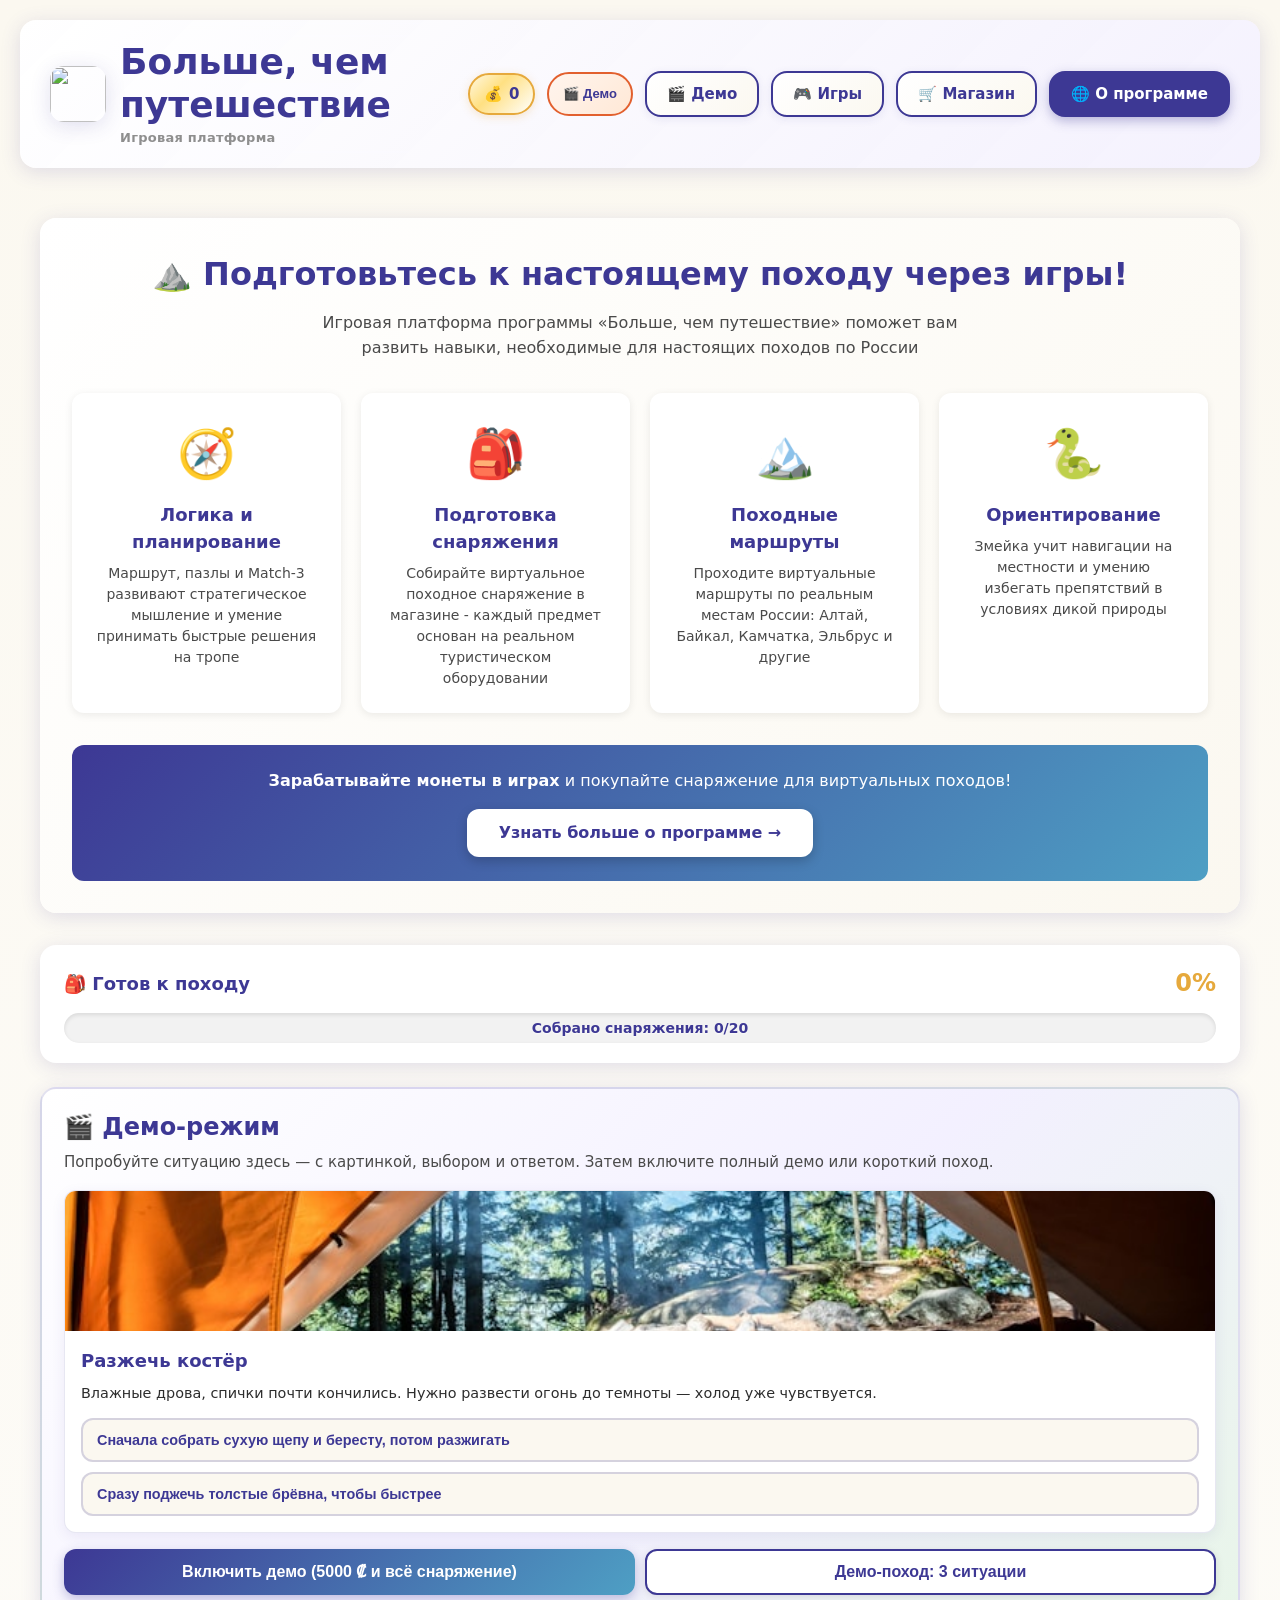
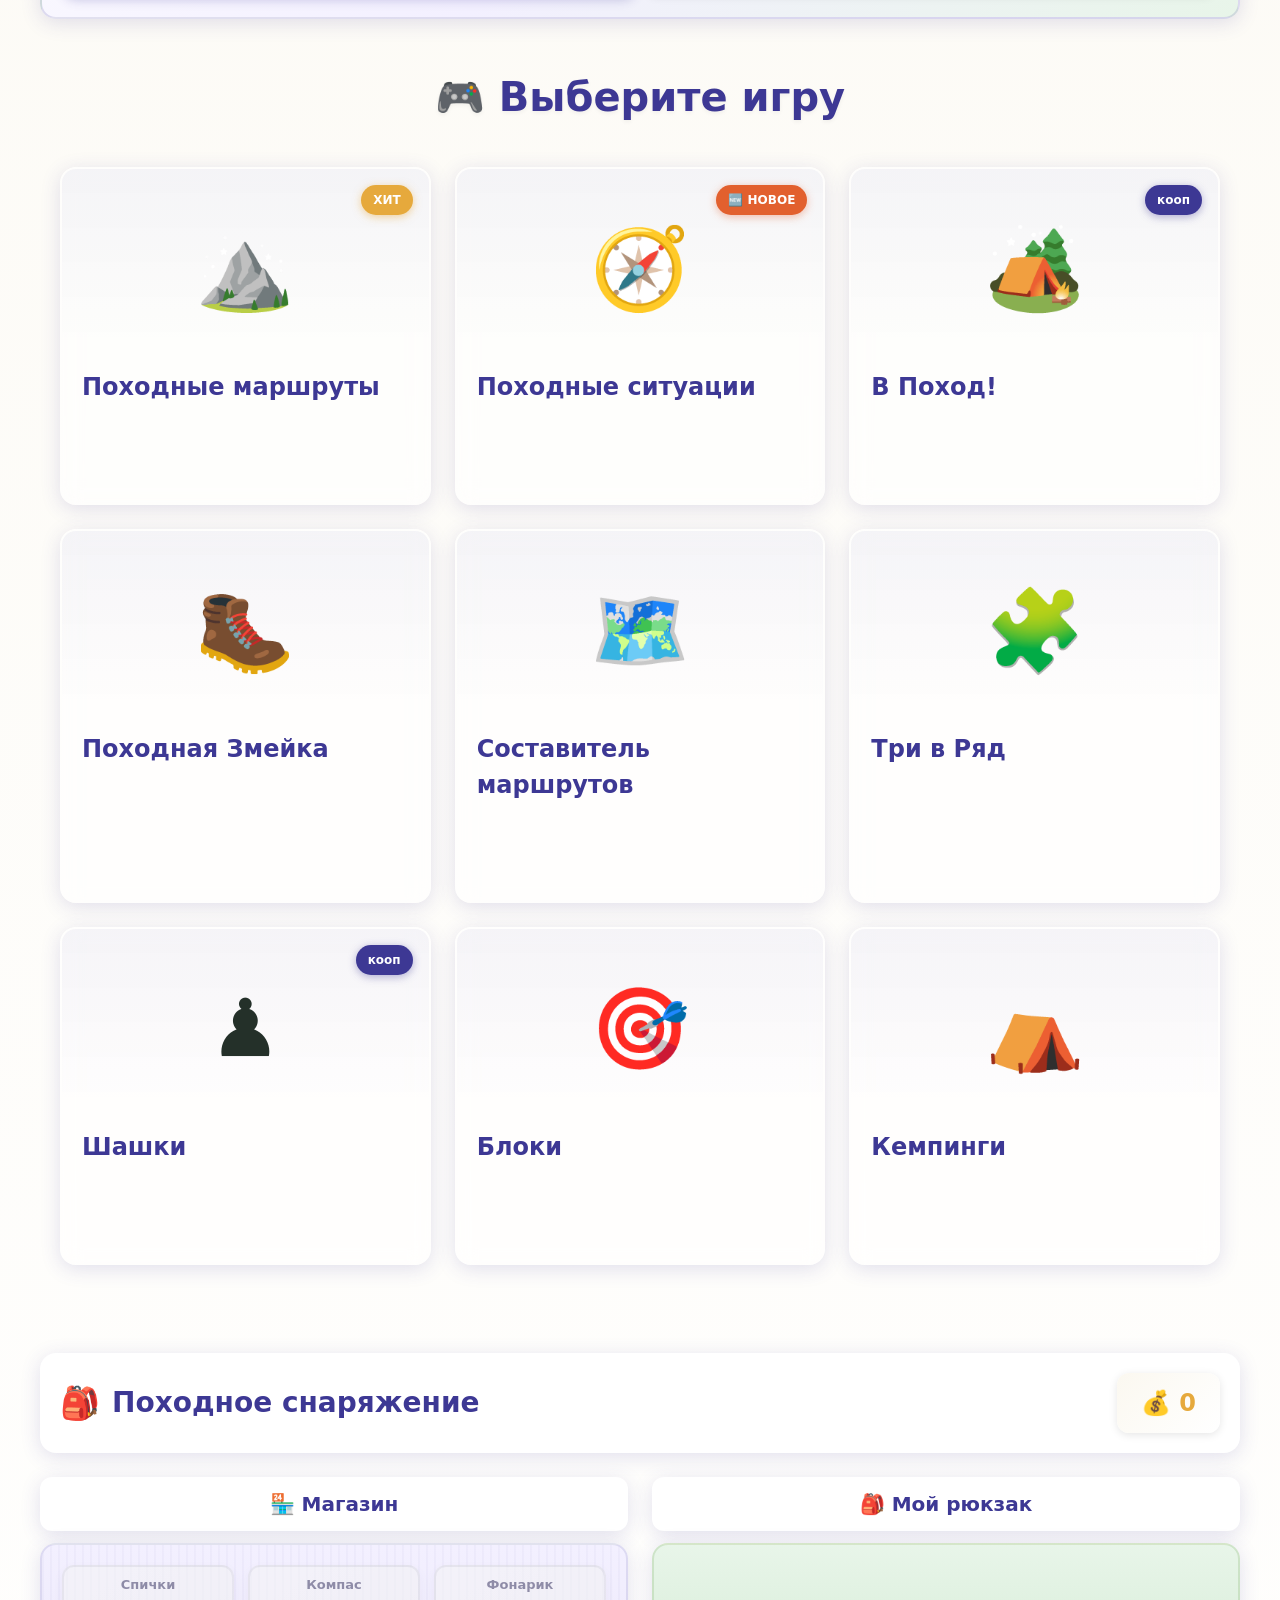
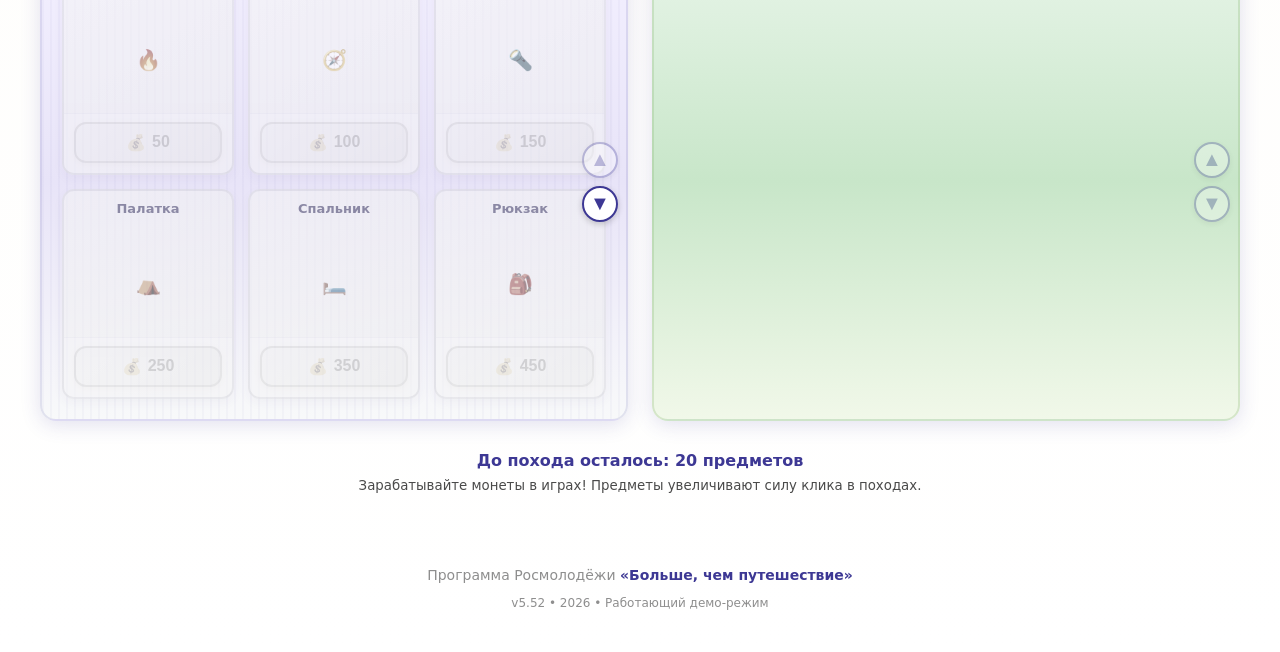
==== commit 20274fef: "feat: рабочий демо-режим — интерактив на главной и полный демо (v5.52) Co-authored-by: Pavel <Pavel1" ====
--- a/index.html
+++ b/index.html
@@ -9,25 +9,26 @@
   <meta http-equiv="Expires" content="0">
   <meta name="description" content="Игровая платформа программы «Больше, чем путешествие»: походные игры, маршруты по России и сбор снаряжения.">
   <link rel="icon" href="assets/brand/logo-mark.svg" type="image/svg+xml">
-  <title>Больше, чем путешествие — игровая платформа v5.51</title>
-  <link rel="stylesheet" href="css/brand-colors.css?v=5.51">
-  <link rel="stylesheet" href="css/styles.css?v=5.51">
-  <link rel="stylesheet" href="css/logo.css?v=5.51">
-  <link rel="stylesheet" href="css/main-menu.css?v=5.51">
-  <link rel="stylesheet" href="css/shop-styles.css?v=5.51">
-  <link rel="stylesheet" href="css/clicker-styles.css?v=5.51">
-  <link rel="stylesheet" href="css/hike-styles.css?v=5.51">
-  <link rel="stylesheet" href="css/match3-styles.css?v=5.51">
-  <link rel="stylesheet" href="css/puzzle-styles.css?v=5.51">
-  <link rel="stylesheet" href="css/arrows-styles.css?v=5.51">
-  <link rel="stylesheet" href="css/block-blast-styles.css?v=5.51">
-  <link rel="stylesheet" href="css/checkers-styles.css?v=5.51">
-  <link rel="stylesheet" href="css/snake-styles.css?v=5.51">
-  <link rel="stylesheet" href="css/scenarios-styles.css?v=5.51">
-  <link rel="stylesheet" href="css/mobile.css?v=5.51">
+  <title>Больше, чем путешествие — игровая платформа v5.52</title>
+  <link rel="stylesheet" href="css/brand-colors.css?v=5.52">
+  <link rel="stylesheet" href="css/styles.css?v=5.52">
+  <link rel="stylesheet" href="css/logo.css?v=5.52">
+  <link rel="stylesheet" href="css/demo-mode.css?v=5.52">
+  <link rel="stylesheet" href="css/main-menu.css?v=5.52">
+  <link rel="stylesheet" href="css/shop-styles.css?v=5.52">
+  <link rel="stylesheet" href="css/clicker-styles.css?v=5.52">
+  <link rel="stylesheet" href="css/hike-styles.css?v=5.52">
+  <link rel="stylesheet" href="css/match3-styles.css?v=5.52">
+  <link rel="stylesheet" href="css/puzzle-styles.css?v=5.52">
+  <link rel="stylesheet" href="css/arrows-styles.css?v=5.52">
+  <link rel="stylesheet" href="css/block-blast-styles.css?v=5.52">
+  <link rel="stylesheet" href="css/checkers-styles.css?v=5.52">
+  <link rel="stylesheet" href="css/snake-styles.css?v=5.52">
+  <link rel="stylesheet" href="css/scenarios-styles.css?v=5.52">
+  <link rel="stylesheet" href="css/mobile.css?v=5.52">
 </head>
 <body>
   <div id="app"></div>
-  <script type="module" src="js/app.js?v=5.51"></script>
+  <script type="module" src="js/app.js?v=5.52"></script>
 </body>
 </html>
--- a/css/logo.css
+++ b/css/logo.css
@@ -79,6 +79,7 @@
 }
 
 #about,
+#demo,
 #shop,
 #games {
   scroll-margin-top: calc(88px + env(safe-area-inset-top, 0px));
--- a/css/demo-mode.css
+++ b/css/demo-mode.css
@@ -0,0 +1,217 @@
+/** Демо-режим и виджет на главной */
+
+.demo-banner {
+  position: sticky;
+  top: 0;
+  z-index: 200;
+  display: flex;
+  align-items: center;
+  justify-content: center;
+  flex-wrap: wrap;
+  gap: 10px;
+  padding: 10px 14px;
+  background: linear-gradient(90deg, var(--brand-purple) 0%, var(--brand-blue) 100%);
+  color: var(--brand-white);
+  font-size: 14px;
+  font-weight: 600;
+  text-align: center;
+  box-shadow: 0 4px 16px rgba(61, 56, 148, 0.35);
+}
+
+.demo-banner strong {
+  font-weight: 800;
+}
+
+.demo-banner-exit {
+  background: rgba(255, 255, 255, 0.2);
+  border: 2px solid rgba(255, 255, 255, 0.65);
+  color: var(--brand-white);
+  border-radius: 999px;
+  padding: 6px 14px;
+  font-size: 13px;
+  font-weight: 700;
+  cursor: pointer;
+  transition: background 0.2s ease;
+}
+
+.demo-banner-exit:hover {
+  background: rgba(255, 255, 255, 0.32);
+}
+
+.demo-section {
+  max-width: 1400px;
+  margin: 20px auto 28px;
+  padding: 0 20px;
+}
+
+.demo-panel {
+  background: linear-gradient(135deg, #ffffff 0%, #f3f0ff 55%, #e8f5e9 100%);
+  border: 2px solid rgba(61, 56, 148, 0.15);
+  border-radius: var(--brand-radius);
+  padding: 20px 22px 22px;
+  box-shadow: var(--brand-shadow);
+}
+
+.demo-panel-header h2 {
+  margin: 0 0 6px;
+  font-size: clamp(1.2rem, 4vw, 1.5rem);
+  color: var(--brand-purple);
+}
+
+.demo-panel-header p {
+  margin: 0 0 16px;
+  color: var(--brand-gray-dark);
+  font-size: 0.9375rem;
+  line-height: 1.5;
+}
+
+.demo-widget-card {
+  background: var(--brand-white);
+  border-radius: var(--brand-radius-sm);
+  overflow: hidden;
+  border: 1px solid rgba(61, 56, 148, 0.12);
+  box-shadow: 0 4px 14px rgba(61, 56, 148, 0.08);
+}
+
+.demo-widget-image {
+  min-height: 140px;
+  background-size: cover;
+  background-position: center;
+}
+
+.demo-widget-body {
+  padding: 16px;
+}
+
+.demo-widget-title {
+  margin: 0 0 8px;
+  font-size: 1.125rem;
+  color: var(--brand-purple);
+}
+
+.demo-widget-text {
+  margin: 0 0 14px;
+  font-size: 0.9rem;
+  line-height: 1.55;
+  color: var(--brand-text);
+}
+
+.demo-widget-choices {
+  display: flex;
+  flex-direction: column;
+  gap: 10px;
+}
+
+.demo-choice {
+  width: 100%;
+  text-align: left;
+  padding: 12px 14px;
+  border-radius: var(--brand-radius-sm);
+  border: 2px solid rgba(61, 56, 148, 0.2);
+  background: var(--brand-cream);
+  font-size: 0.9rem;
+  font-weight: 600;
+  color: var(--brand-purple);
+  cursor: pointer;
+  transition: border-color 0.2s ease, transform 0.2s ease;
+  min-height: 44px;
+}
+
+.demo-choice:hover:not(:disabled) {
+  border-color: var(--brand-purple);
+  transform: translateY(-1px);
+}
+
+.demo-choice.correct {
+  border-color: var(--brand-green);
+  background: #e8f5e9;
+}
+
+.demo-choice.wrong {
+  border-color: var(--brand-coral);
+  background: #fff3e0;
+}
+
+.demo-widget-feedback {
+  margin-top: 14px;
+  font-size: 0.875rem;
+  line-height: 1.5;
+}
+
+.demo-widget-feedback.hidden {
+  display: none;
+}
+
+.demo-feedback-success {
+  color: #2e7d32;
+  margin: 0 0 10px;
+}
+
+.demo-feedback-error {
+  color: #c62828;
+  margin: 0 0 8px;
+}
+
+.demo-feedback-hint {
+  margin: 0 0 12px;
+  color: var(--brand-gray-dark);
+  font-size: 0.8125rem;
+}
+
+.demo-retry-btn {
+  width: 100%;
+}
+
+.demo-actions {
+  display: flex;
+  flex-wrap: wrap;
+  gap: 10px;
+  margin-top: 16px;
+}
+
+.demo-actions .btn-primary,
+.demo-actions .btn-secondary {
+  flex: 1 1 200px;
+  min-height: 44px;
+}
+
+.btn-demo-toggle {
+  display: inline-flex;
+  align-items: center;
+  gap: 6px;
+  padding: 8px 14px;
+  border-radius: 999px;
+  border: 2px solid var(--brand-coral);
+  background: linear-gradient(135deg, #fff5ee 0%, #ffe8d6 100%);
+  color: var(--brand-purple);
+  font-weight: 700;
+  font-size: 13px;
+  cursor: pointer;
+  transition: transform 0.2s ease, box-shadow 0.2s ease;
+  min-height: 44px;
+}
+
+.btn-demo-toggle.is-active {
+  background: linear-gradient(135deg, var(--brand-coral) 0%, #ff8a50 100%);
+  color: var(--brand-white);
+  border-color: transparent;
+}
+
+.btn-demo-toggle:hover {
+  transform: translateY(-1px);
+  box-shadow: 0 4px 12px rgba(226, 96, 46, 0.25);
+}
+
+@media (max-width: 768px) {
+  .demo-section {
+    padding: 0 12px;
+  }
+
+  .demo-panel {
+    padding: 16px 14px;
+  }
+
+  .demo-widget-image {
+    min-height: 120px;
+  }
+}
--- a/css/scenarios-styles.css
+++ b/css/scenarios-styles.css
@@ -24,6 +24,16 @@
 .scenarios-intro h1 {
   color: var(--brand-purple);
   margin-bottom: 12px;
+}
+
+.scenarios-demo-note {
+  margin: 0 0 16px;
+  padding: 10px 14px;
+  border-radius: var(--brand-radius-sm);
+  background: rgba(226, 96, 46, 0.12);
+  color: var(--brand-coral);
+  font-size: 14px;
+  font-weight: 600;
 }
 
 .scenarios-intro-lead {
--- a/css/mobile.css
+++ b/css/mobile.css
@@ -87,7 +87,7 @@
 
   .main-nav {
     display: grid !important;
-    grid-template-columns: repeat(3, 1fr) !important;
+    grid-template-columns: repeat(2, 1fr) !important;
     gap: 6px !important;
     width: 100% !important;
     justify-content: stretch !important;
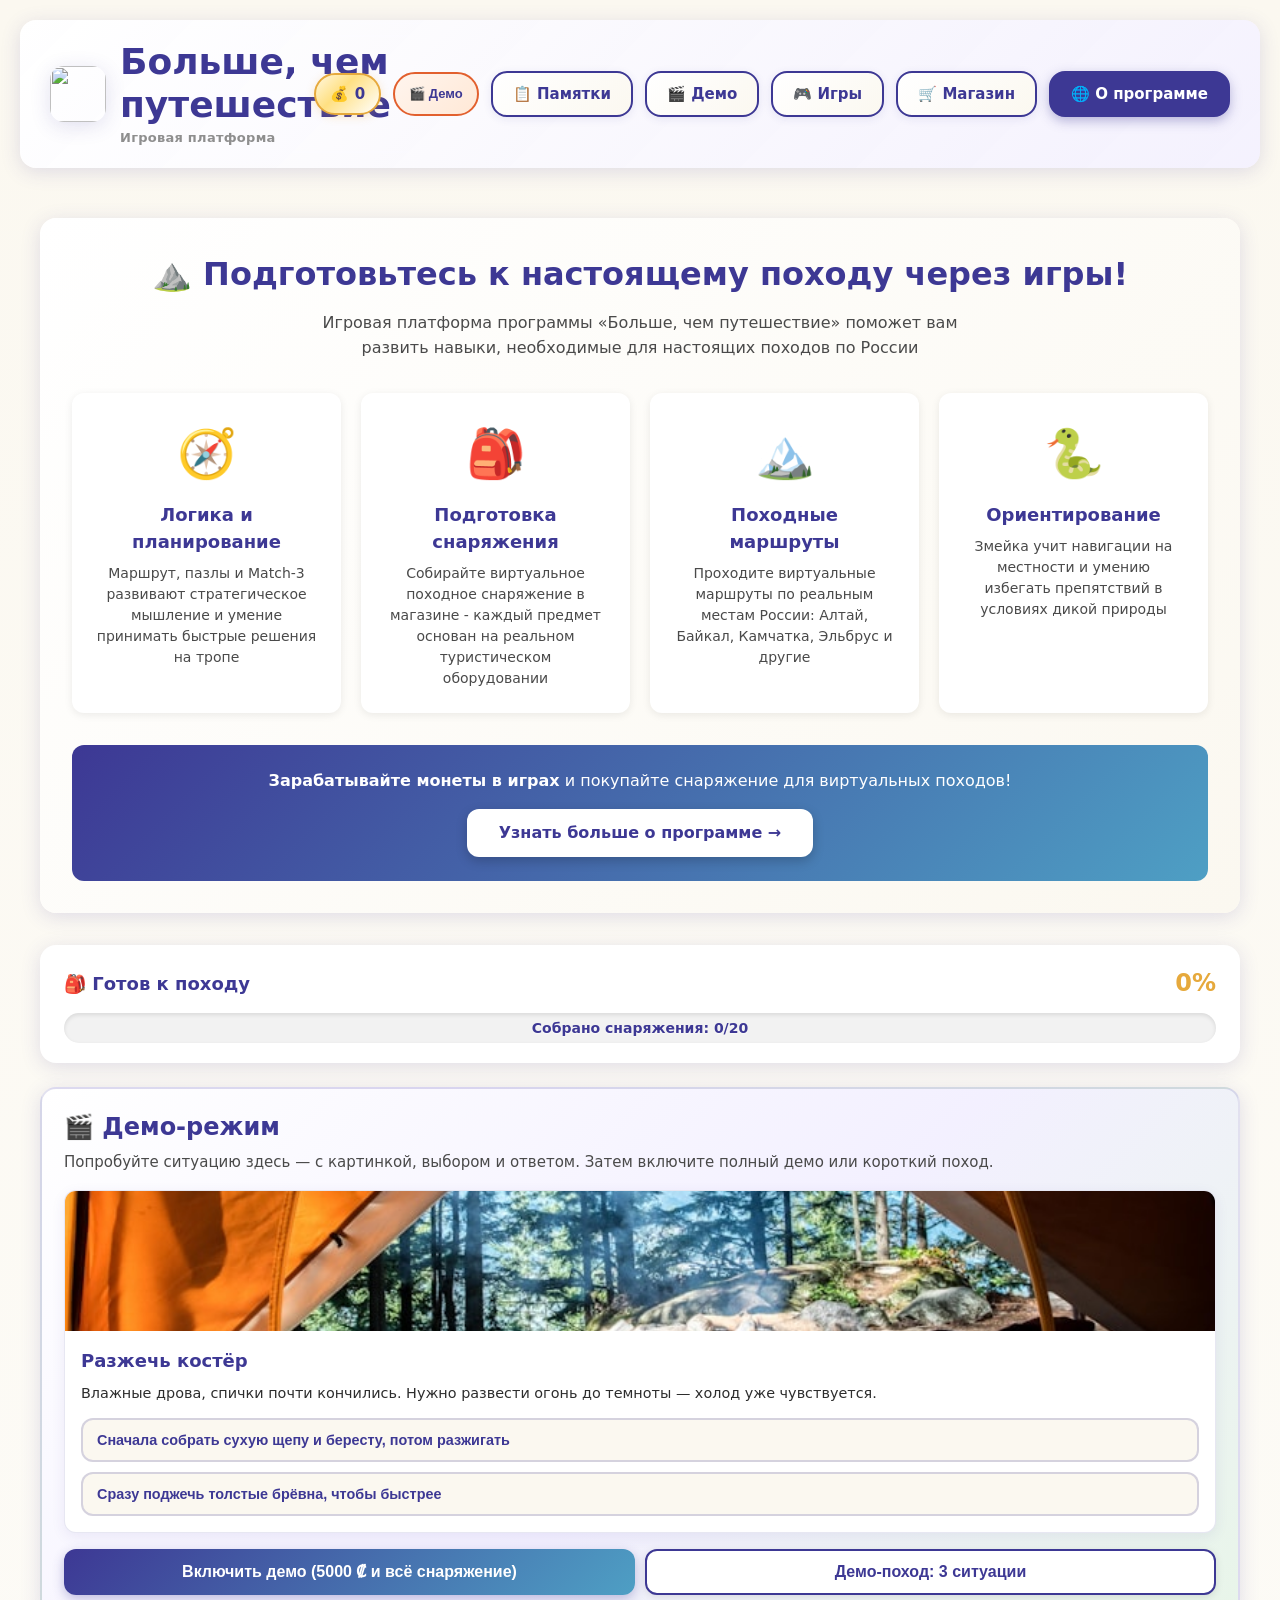
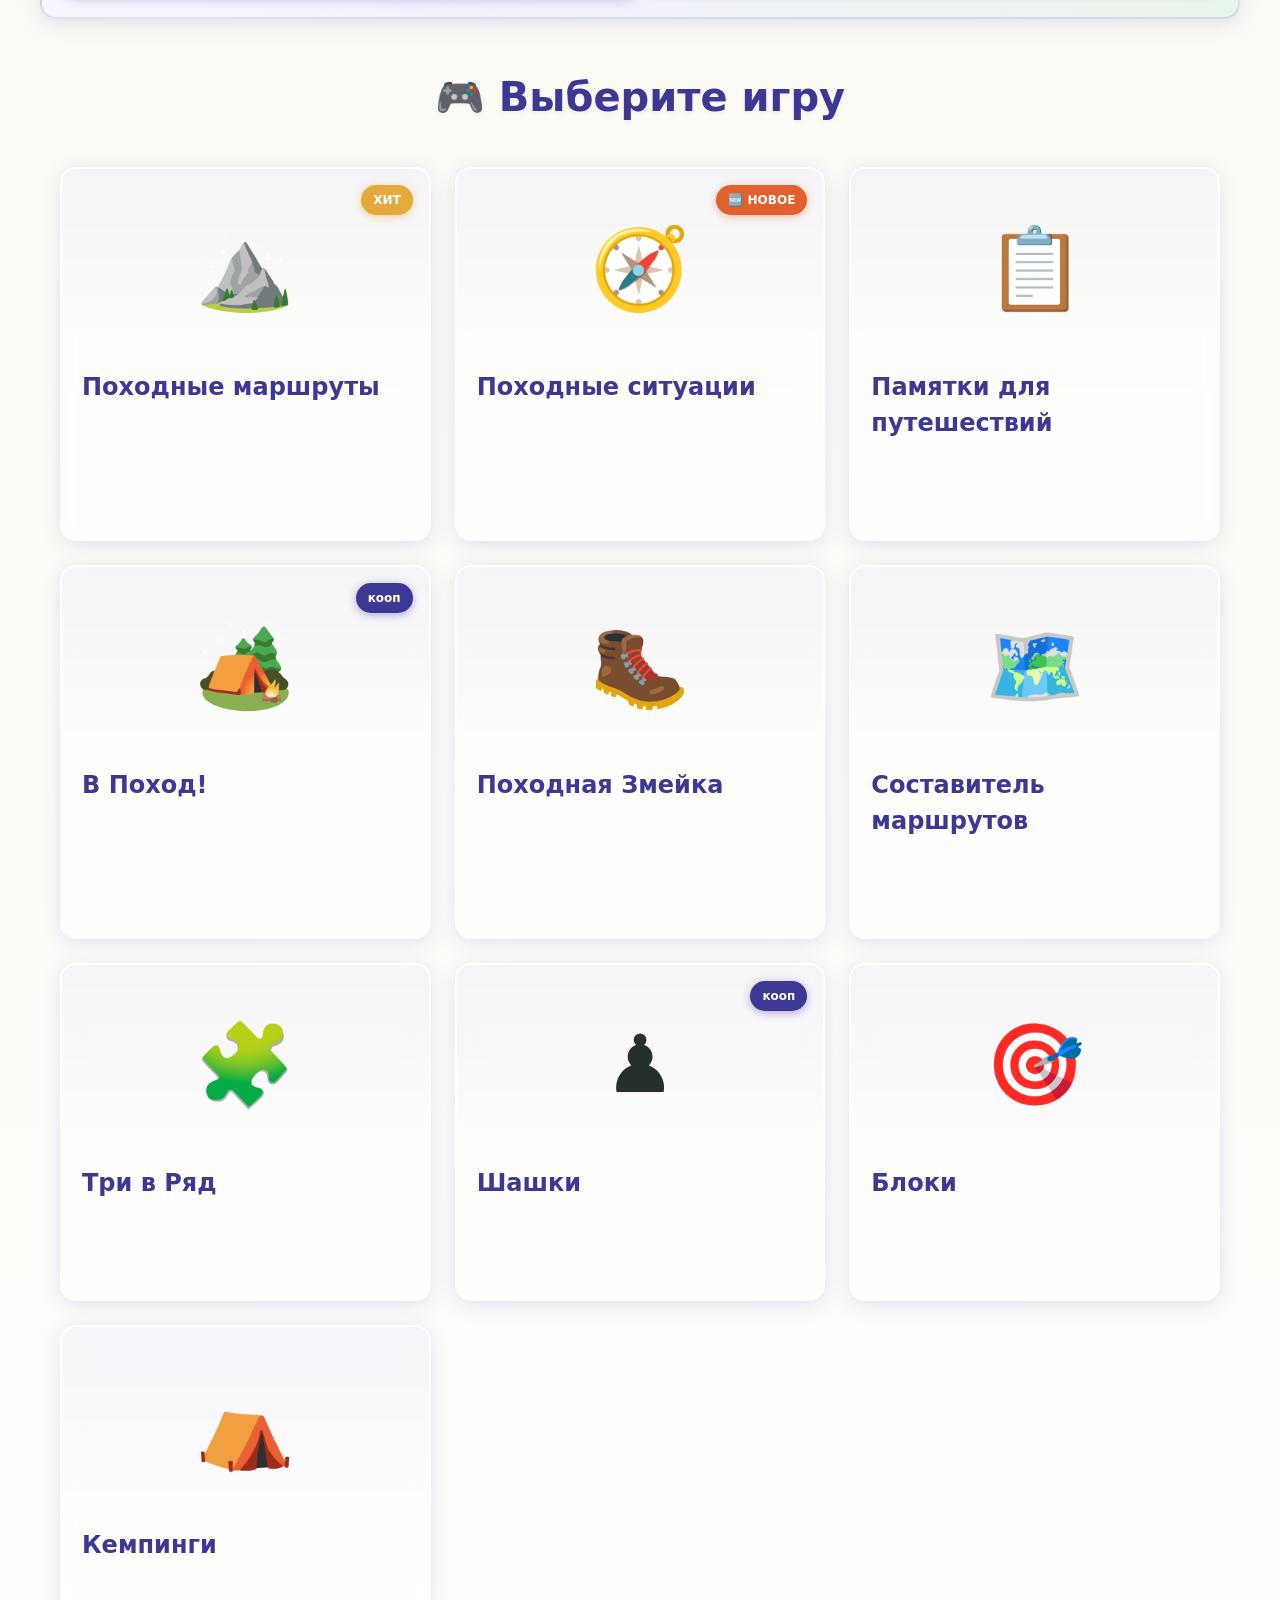
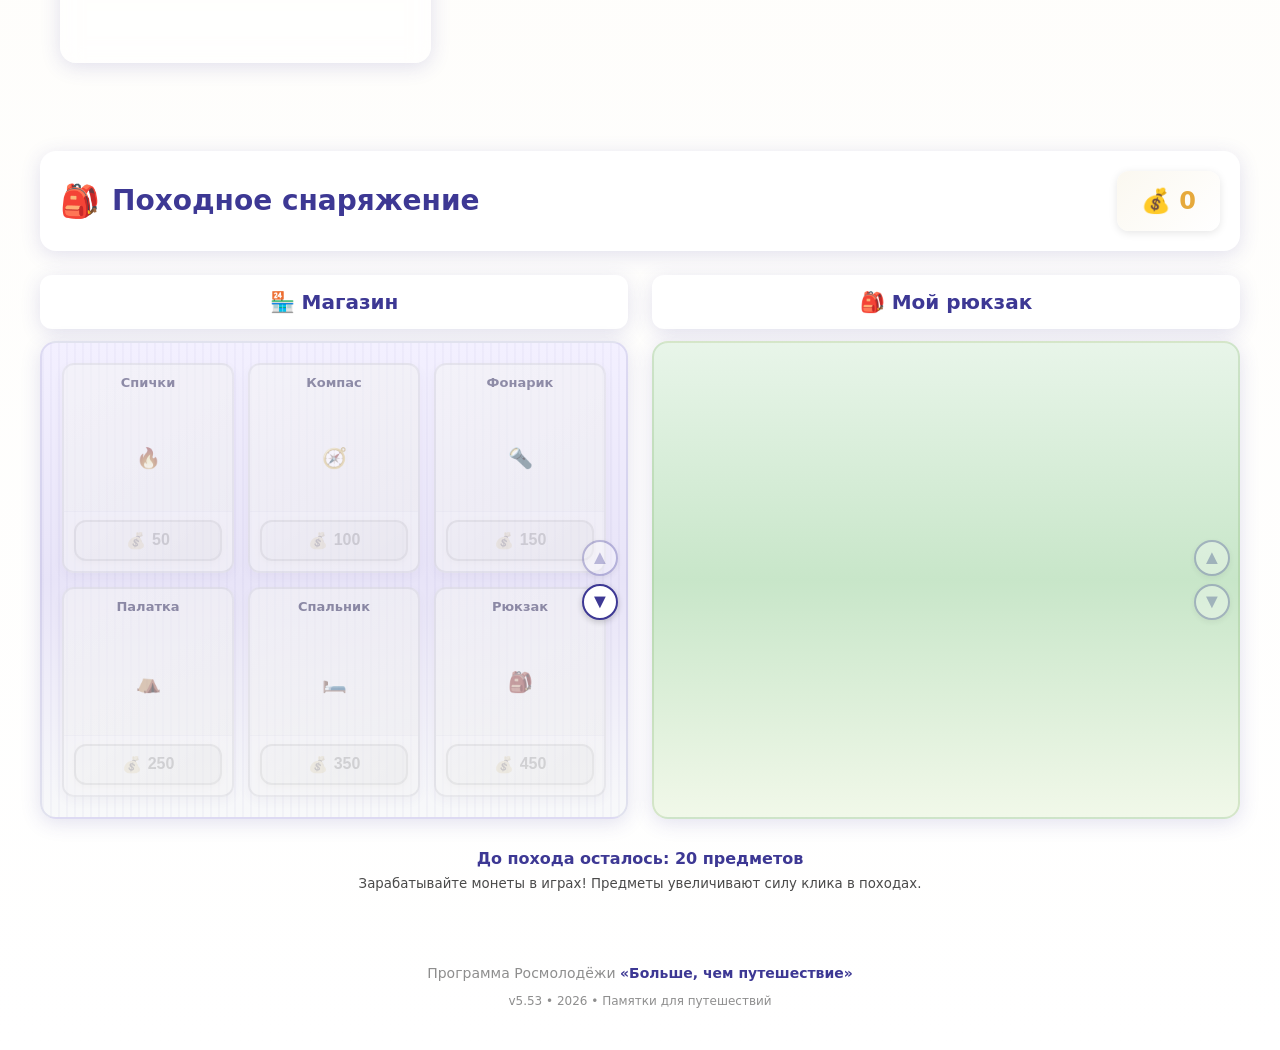
==== commit f069acb6: "feat: памятки для путешествий с поиском (v5.53) Co-authored-by: Pavel <Pavel1765@users.noreply.githu" ====
--- a/index.html
+++ b/index.html
@@ -9,26 +9,27 @@
   <meta http-equiv="Expires" content="0">
   <meta name="description" content="Игровая платформа программы «Больше, чем путешествие»: походные игры, маршруты по России и сбор снаряжения.">
   <link rel="icon" href="assets/brand/logo-mark.svg" type="image/svg+xml">
-  <title>Больше, чем путешествие — игровая платформа v5.52</title>
-  <link rel="stylesheet" href="css/brand-colors.css?v=5.52">
-  <link rel="stylesheet" href="css/styles.css?v=5.52">
-  <link rel="stylesheet" href="css/logo.css?v=5.52">
-  <link rel="stylesheet" href="css/demo-mode.css?v=5.52">
-  <link rel="stylesheet" href="css/main-menu.css?v=5.52">
-  <link rel="stylesheet" href="css/shop-styles.css?v=5.52">
-  <link rel="stylesheet" href="css/clicker-styles.css?v=5.52">
-  <link rel="stylesheet" href="css/hike-styles.css?v=5.52">
-  <link rel="stylesheet" href="css/match3-styles.css?v=5.52">
-  <link rel="stylesheet" href="css/puzzle-styles.css?v=5.52">
-  <link rel="stylesheet" href="css/arrows-styles.css?v=5.52">
-  <link rel="stylesheet" href="css/block-blast-styles.css?v=5.52">
-  <link rel="stylesheet" href="css/checkers-styles.css?v=5.52">
-  <link rel="stylesheet" href="css/snake-styles.css?v=5.52">
-  <link rel="stylesheet" href="css/scenarios-styles.css?v=5.52">
-  <link rel="stylesheet" href="css/mobile.css?v=5.52">
+  <title>Больше, чем путешествие — игровая платформа v5.53</title>
+  <link rel="stylesheet" href="css/brand-colors.css?v=5.53">
+  <link rel="stylesheet" href="css/styles.css?v=5.53">
+  <link rel="stylesheet" href="css/logo.css?v=5.53">
+  <link rel="stylesheet" href="css/demo-mode.css?v=5.53">
+  <link rel="stylesheet" href="css/guides-styles.css?v=5.53">
+  <link rel="stylesheet" href="css/main-menu.css?v=5.53">
+  <link rel="stylesheet" href="css/shop-styles.css?v=5.53">
+  <link rel="stylesheet" href="css/clicker-styles.css?v=5.53">
+  <link rel="stylesheet" href="css/hike-styles.css?v=5.53">
+  <link rel="stylesheet" href="css/match3-styles.css?v=5.53">
+  <link rel="stylesheet" href="css/puzzle-styles.css?v=5.53">
+  <link rel="stylesheet" href="css/arrows-styles.css?v=5.53">
+  <link rel="stylesheet" href="css/block-blast-styles.css?v=5.53">
+  <link rel="stylesheet" href="css/checkers-styles.css?v=5.53">
+  <link rel="stylesheet" href="css/snake-styles.css?v=5.53">
+  <link rel="stylesheet" href="css/scenarios-styles.css?v=5.53">
+  <link rel="stylesheet" href="css/mobile.css?v=5.53">
 </head>
 <body>
   <div id="app"></div>
-  <script type="module" src="js/app.js?v=5.52"></script>
+  <script type="module" src="js/app.js?v=5.53"></script>
 </body>
 </html>
--- a/css/guides-styles.css
+++ b/css/guides-styles.css
@@ -0,0 +1,174 @@
+/** Памятки для путешествий */
+
+.guides-app {
+  min-height: 100dvh;
+  background: linear-gradient(180deg, var(--brand-cream) 0%, var(--brand-white) 100%);
+  padding: 16px 16px 40px;
+  max-width: 900px;
+  margin: 0 auto;
+}
+
+.guides-header {
+  display: flex;
+  flex-direction: column;
+  gap: 12px;
+  margin-bottom: 20px;
+}
+
+.guides-title h1 {
+  margin: 0 0 6px;
+  font-size: clamp(1.35rem, 4vw, 1.75rem);
+  color: var(--brand-purple);
+}
+
+.guides-title p {
+  margin: 0;
+  font-size: 0.9rem;
+  color: var(--brand-gray-dark);
+  line-height: 1.5;
+}
+
+.guides-search-panel {
+  background: var(--brand-white);
+  border-radius: var(--brand-radius);
+  padding: 16px;
+  box-shadow: var(--brand-shadow);
+  border: 2px solid rgba(61, 56, 148, 0.1);
+  margin-bottom: 12px;
+  position: sticky;
+  top: calc(8px + env(safe-area-inset-top, 0px));
+  z-index: 50;
+}
+
+.guides-search-label {
+  display: block;
+  font-weight: 700;
+  font-size: 14px;
+  color: var(--brand-purple);
+  margin-bottom: 8px;
+}
+
+.guides-search-input {
+  width: 100%;
+  padding: 14px 16px;
+  font-size: 16px;
+  border: 2px solid rgba(61, 56, 148, 0.2);
+  border-radius: var(--brand-radius-sm);
+  box-sizing: border-box;
+  margin-bottom: 12px;
+}
+
+.guides-search-input:focus {
+  outline: none;
+  border-color: var(--brand-purple);
+  box-shadow: 0 0 0 3px rgba(61, 56, 148, 0.12);
+}
+
+.guides-categories {
+  display: flex;
+  flex-wrap: wrap;
+  gap: 8px;
+  margin-bottom: 8px;
+}
+
+.guides-cat-btn {
+  padding: 8px 12px;
+  border-radius: 999px;
+  border: 2px solid rgba(61, 56, 148, 0.2);
+  background: var(--brand-cream);
+  color: var(--brand-purple);
+  font-size: 12px;
+  font-weight: 600;
+  cursor: pointer;
+  min-height: 40px;
+  transition: background 0.2s ease, color 0.2s ease;
+}
+
+.guides-cat-btn.active {
+  background: var(--brand-purple);
+  color: var(--brand-white);
+  border-color: var(--brand-purple);
+}
+
+.guides-search-hint {
+  margin: 0;
+  font-size: 13px;
+  color: var(--brand-gray);
+}
+
+.guides-disclaimer {
+  font-size: 12px;
+  color: var(--brand-gray-dark);
+  background: rgba(230, 169, 60, 0.15);
+  border-left: 4px solid var(--brand-orange);
+  padding: 10px 12px;
+  border-radius: var(--brand-radius-sm);
+  margin-bottom: 16px;
+  line-height: 1.45;
+}
+
+.guides-list {
+  display: flex;
+  flex-direction: column;
+  gap: 14px;
+}
+
+.guides-card {
+  background: var(--brand-white);
+  border-radius: var(--brand-radius);
+  padding: 16px 18px;
+  box-shadow: 0 2px 12px rgba(61, 56, 148, 0.08);
+  border: 1px solid rgba(61, 56, 148, 0.08);
+}
+
+.guides-card-title {
+  margin: 0 0 10px;
+  font-size: 1.1rem;
+  color: var(--brand-purple);
+}
+
+.guides-card-body {
+  font-size: 0.9rem;
+  line-height: 1.55;
+  color: var(--brand-text);
+}
+
+.guides-card-body strong {
+  color: var(--brand-purple-dark);
+}
+
+.guides-card-body a {
+  color: var(--brand-blue);
+  font-weight: 600;
+}
+
+.guides-card-badge {
+  font-size: 18px;
+}
+
+.guides-empty {
+  text-align: center;
+  padding: 40px 20px;
+  color: var(--brand-gray-dark);
+}
+
+.guides-empty-icon {
+  font-size: 48px;
+  display: block;
+  margin-bottom: 12px;
+}
+
+@media (max-width: 768px) {
+  .guides-app {
+    padding: 12px 12px 32px;
+  }
+
+  .guides-search-panel {
+    padding: 14px;
+  }
+
+  .guides-cat-btn {
+    font-size: 11px;
+    padding: 8px 10px;
+  }
+}
